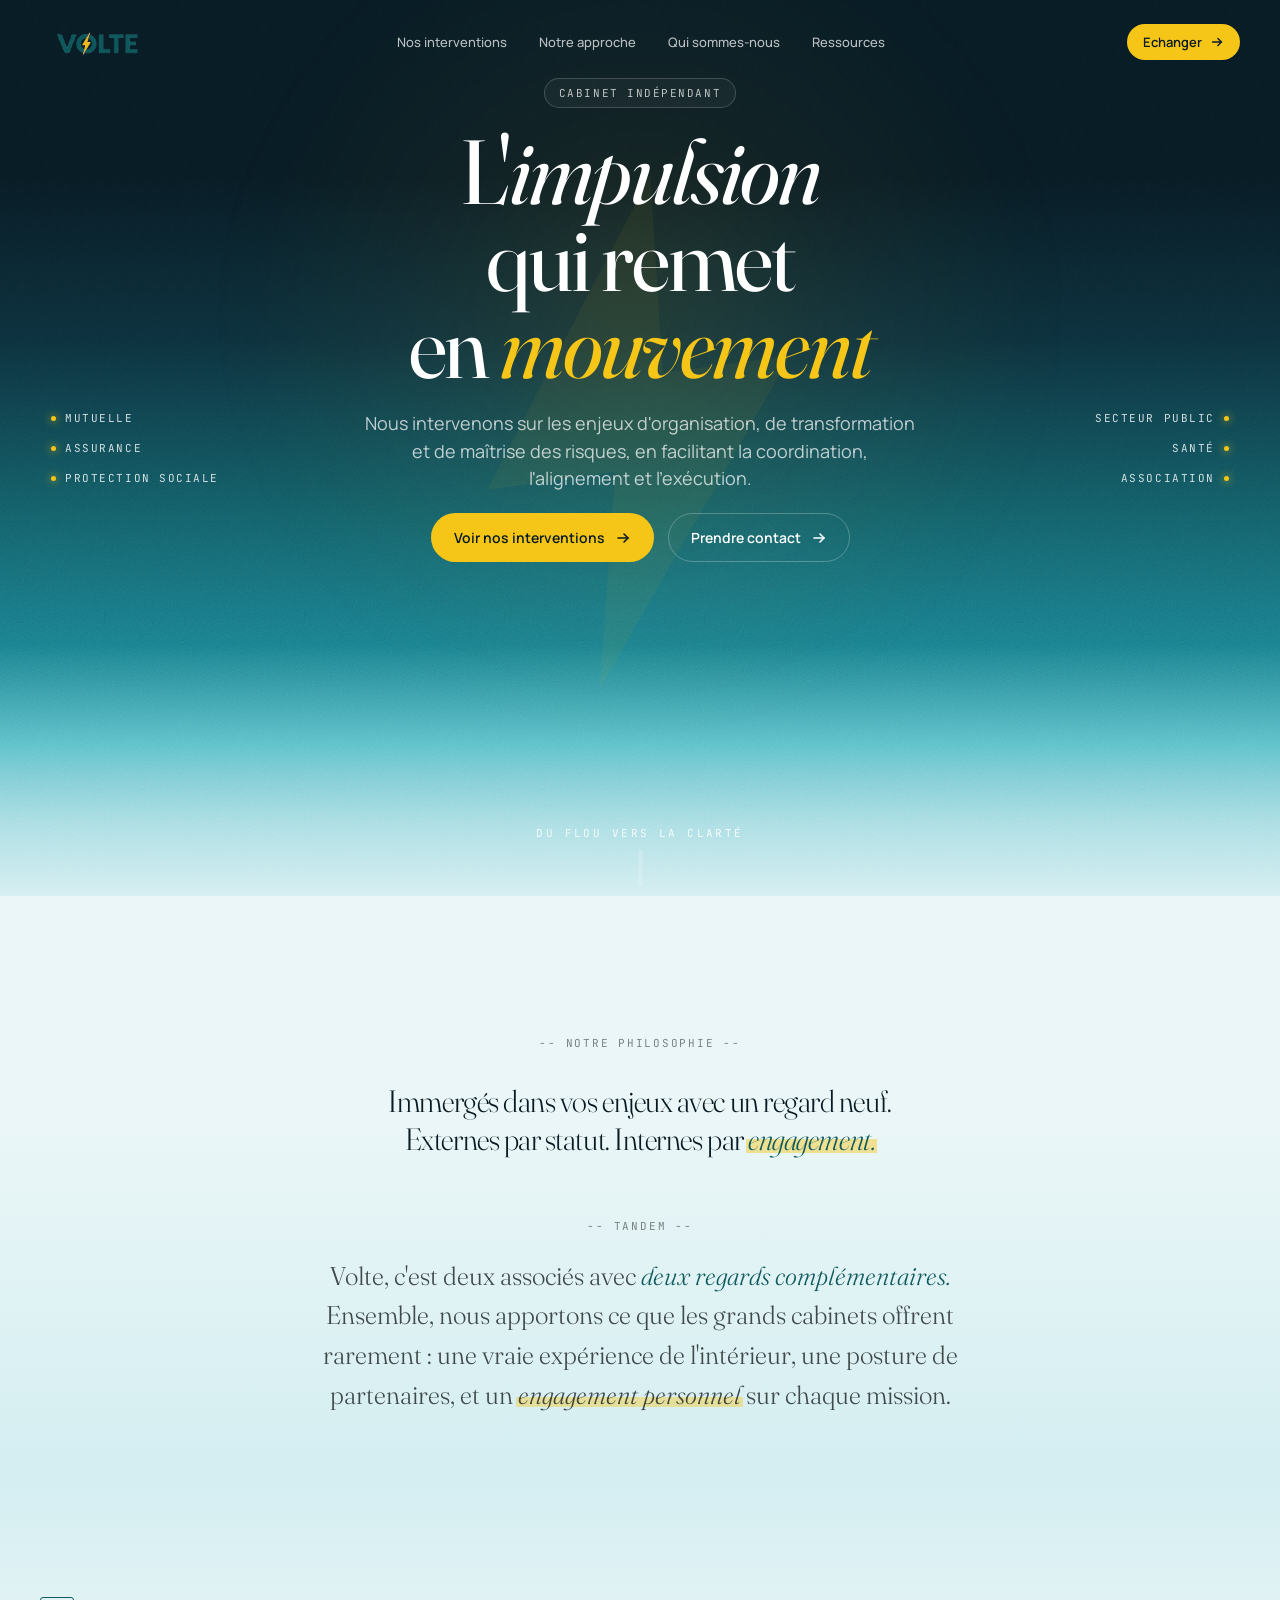
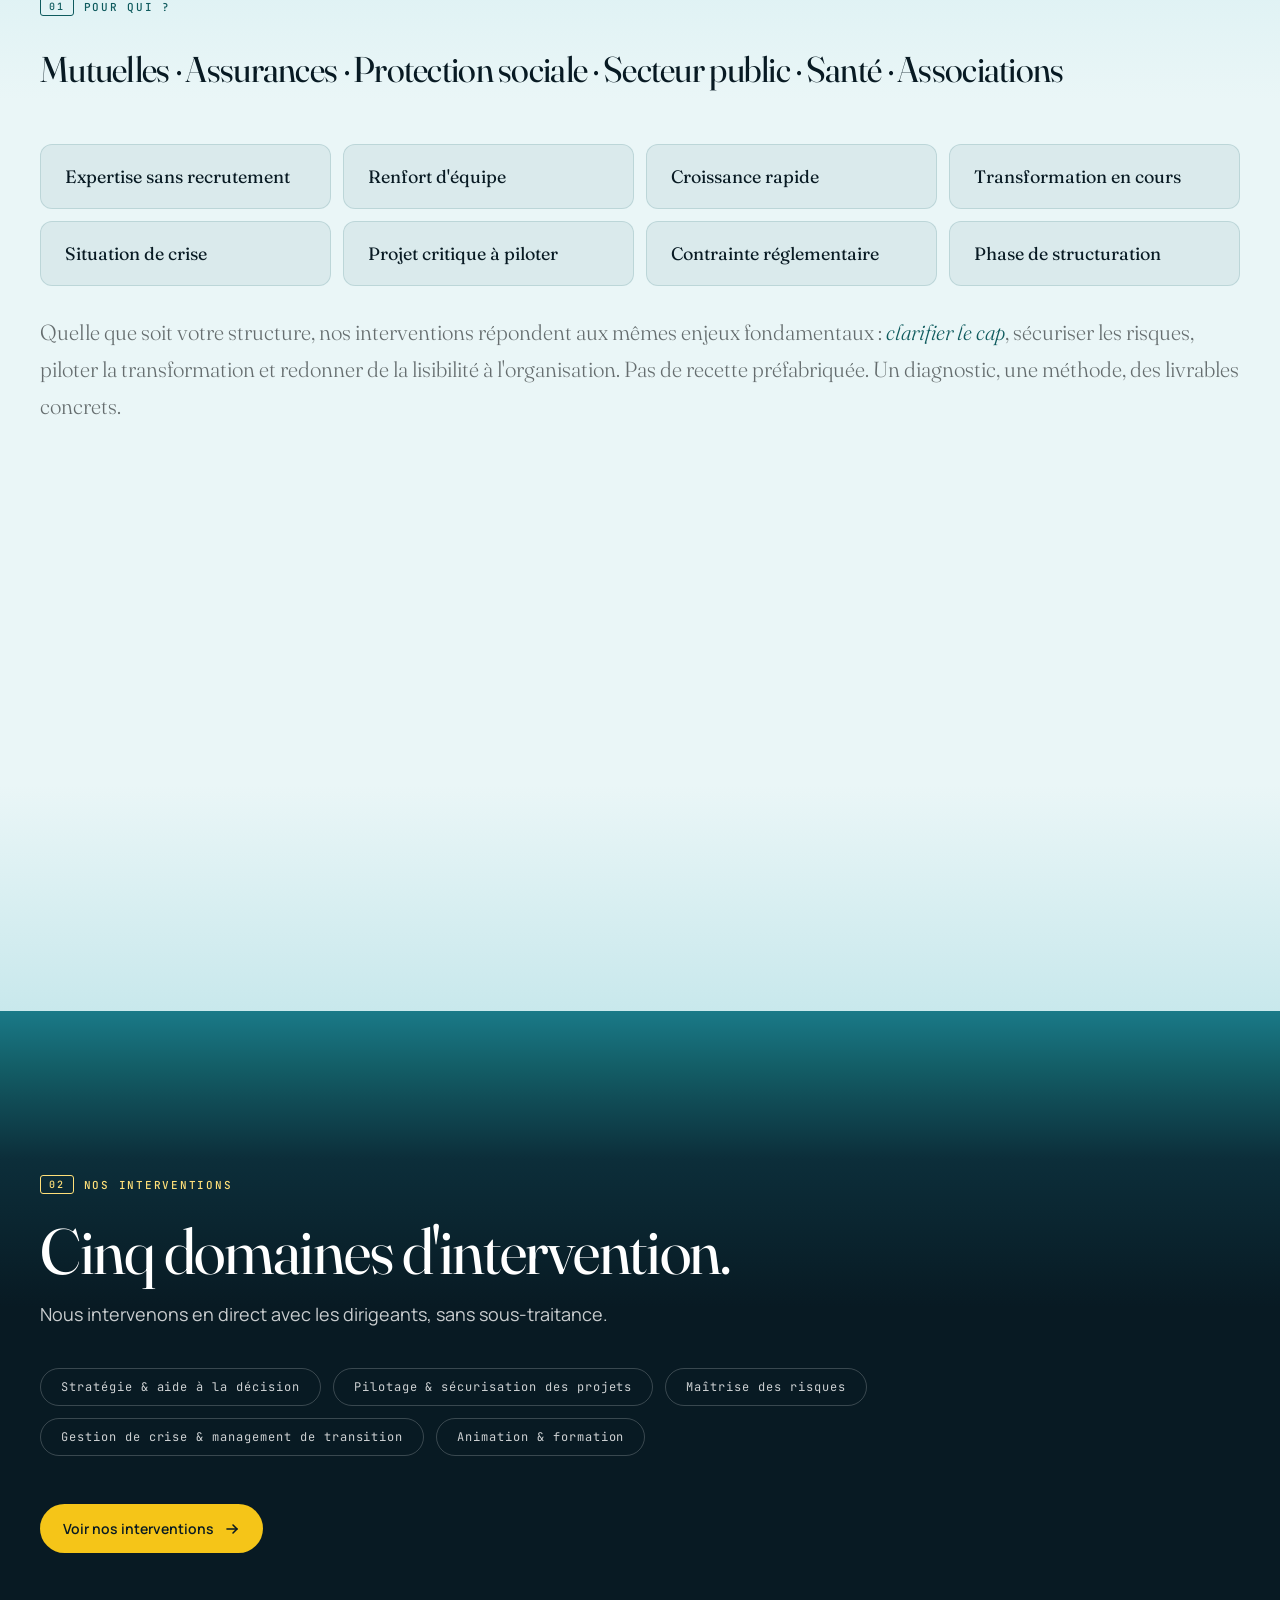
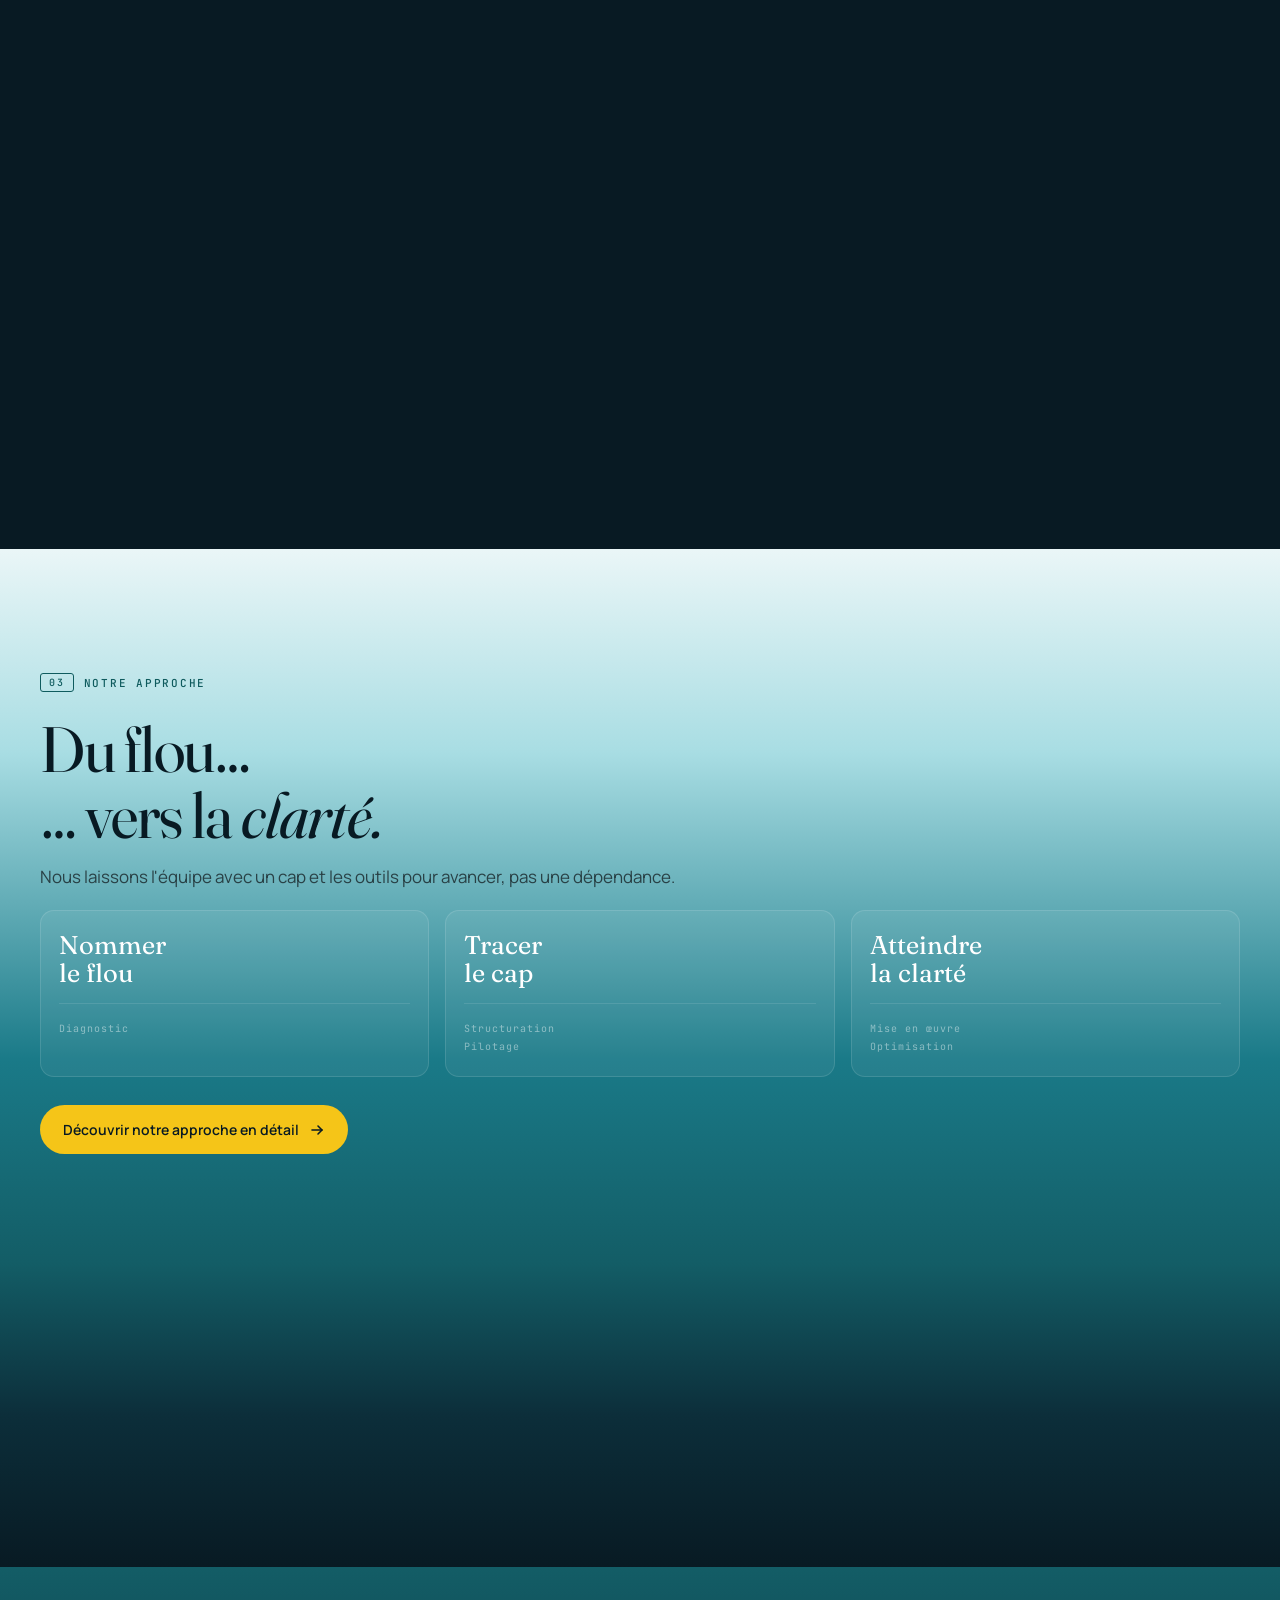
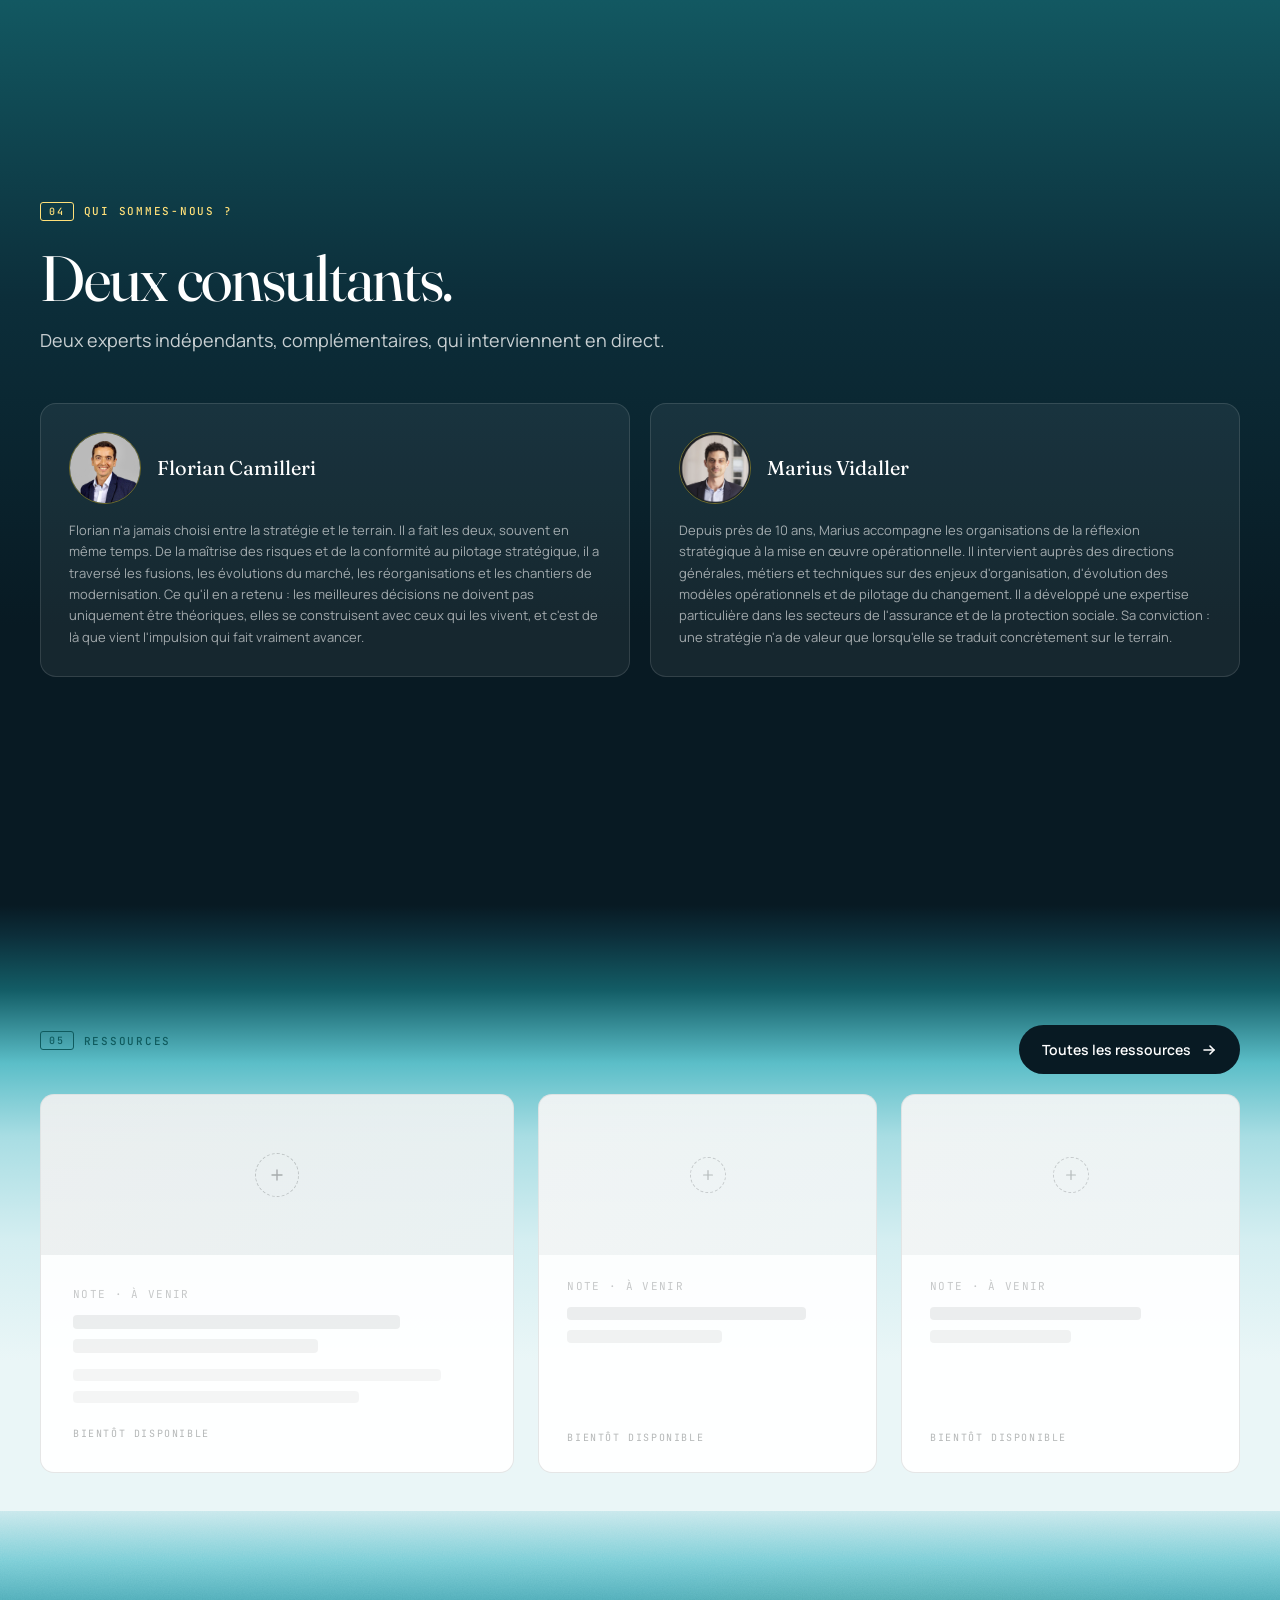
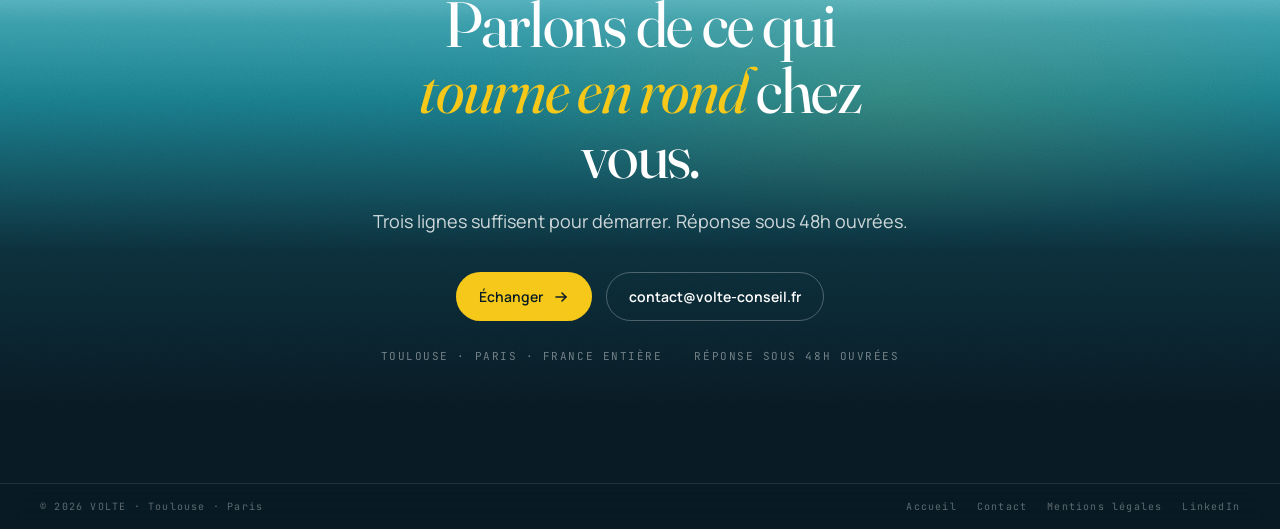
==== index.html @ 56271fd6 "Fix logo" ====
﻿<!DOCTYPE html>
<html lang="fr">
<head>
  <meta charset="UTF-8">
  <meta name="viewport" content="width=device-width, initial-scale=1.0">
  <title>VOLTE · Cabinet de conseil en stratégie, transformation & maîtrise des risques — Toulouse · Paris</title>
  <meta name="description" content="VOLTE, cabinet de conseil indépendant. Stratégie, transformation, conformité réglementaire et gestion de crise pour mutuelles, PME et ETI. Toulouse · Paris · France.">
  <meta name="keywords" content="conseil mutuelle, audit mutuelle, cabinet conseil stratégie, accompagnement projet, conseil contrôle interne, conformité réglementaire assurance, gouvernance mutuelle, gestion de crise, transformation organisationnelle, diagnostic organisationnel, RGPD mutuelle, direction de transition, Toulouse, Paris">
  <meta name="robots" content="index, follow">
  <link rel="canonical" href="https://volte-conseil.fr/">
  <meta property="og:type" content="website">
  <meta property="og:url" content="https://volte-conseil.fr/">
  <meta property="og:site_name" content="VOLTE">
  <meta property="og:locale" content="fr_FR">
  <meta property="og:title" content="VOLTE · Cabinet de conseil en stratégie, transformation & maîtrise des risques">
  <meta property="og:description" content="Cabinet de conseil indépendant. Stratégie, transformation, conformité et gestion de crise pour mutuelles, PME et ETI. Toulouse · Paris · France.">
  <meta property="og:image" content="https://volte-conseil.fr/assets/Volte.png">
  <meta name="twitter:card" content="summary_large_image">
  <meta name="twitter:title" content="VOLTE · Cabinet de conseil en stratégie, transformation & maîtrise des risques">
  <meta name="twitter:description" content="Cabinet de conseil indépendant. Stratégie, transformation, conformité et gestion de crise pour mutuelles, PME et ETI. Toulouse · Paris · France.">
  <meta name="twitter:image" content="https://volte-conseil.fr/assets/Volte.png">
  <script type="application/ld+json">
  {
    "@context": "https://schema.org",
    "@type": "ProfessionalService",
    "name": "VOLTE",
    "description": "Cabinet de conseil indépendant en stratégie, transformation, conformité réglementaire et maîtrise des risques. Spécialiste mutuelles, PME et ETI.",
    "url": "https://volte-conseil.fr",
    "logo": "https://volte-conseil.fr/assets/Volte.png",
    "image": "https://volte-conseil.fr/assets/Volte.png",
    "areaServed": [
      {"@type": "City", "name": "Toulouse"},
      {"@type": "City", "name": "Paris"},
      {"@type": "Country", "name": "France"}
    ],
    "address": [
      {"@type": "PostalAddress", "addressLocality": "Toulouse", "addressRegion": "Occitanie", "addressCountry": "FR"},
      {"@type": "PostalAddress", "addressLocality": "Paris", "addressRegion": "Île-de-France", "addressCountry": "FR"}
    ],
    "founder": [
      {"@type": "Person", "name": "Florian Camilleri"},
      {"@type": "Person", "name": "Marius Vidaller"}
    ],
    "knowsAbout": ["conseil stratégique", "audit mutuelle", "conformité réglementaire assurance", "gestion de crise", "transformation organisationnelle", "contrôle interne", "gouvernance mutuelle", "RGPD", "pilotage de projet", "direction de transition"],
    "hasOfferCatalog": {
      "@type": "OfferCatalog",
      "name": "Domaines d'intervention",
      "itemListElement": [
        {"@type": "Offer", "itemOffered": {"@type": "Service", "name": "Stratégie & aide à la décision"}},
        {"@type": "Offer", "itemOffered": {"@type": "Service", "name": "Pilotage & sécurisation de projets"}},
        {"@type": "Offer", "itemOffered": {"@type": "Service", "name": "Conformité & audit"}},
        {"@type": "Offer", "itemOffered": {"@type": "Service", "name": "Gestion de crise"}},
        {"@type": "Offer", "itemOffered": {"@type": "Service", "name": "Animation & formation"}}
      ]
    }
  }
  </script>
  <link rel="icon" type="image/png" href="/favicon-96x96.png" sizes="96x96">
  <link rel="icon" type="image/svg+xml" href="/favicon.svg">
  <link rel="shortcut icon" href="/favicon.ico">
  <link rel="apple-touch-icon" sizes="180x180" href="/apple-touch-icon.png">
  <meta name="apple-mobile-web-app-title" content="VOLTE">
  <link rel="manifest" href="/site.webmanifest">
  <link rel="preconnect" href="https://fonts.googleapis.com">
  <link href="https://fonts.googleapis.com/css2?family=Fraunces:ital,opsz,wght@0,9..144,300;0,9..144,700;1,9..144,300;1,9..144,700&family=Manrope:wght@300;400;500;600;700&family=JetBrains+Mono:wght@400;500&display=swap" rel="stylesheet">
  <link rel="stylesheet" href="styles.css">
<link rel="stylesheet" href="mobile.css"></head>
<body>

<!-- NAV -->
<nav class="nav" id="nav">
  <a class="nav-logo" href="#hero">
    <img src="assets/Volte.png" alt="VOLTE" class="nav-logo-img">
  </a>
  <div class="nav-links">
    <a href="#interventions">Nos interventions</a>
    <a href="index.html#approche">Notre approche</a>
    <a href="#qui">Qui sommes-nous</a>
    <a href="#ressources">Ressources</a>
  </div>
  <a class="nav-cta" href="contact.html">
    Echanger
    <svg width="14" height="14" viewBox="0 0 16 16" fill="none" stroke="currentColor" stroke-width="1.6" stroke-linecap="round" stroke-linejoin="round"><path d="M3 8h10"/><path d="M9 4l4 4-4 4"/></svg>
  </a>
  <button class="burger" id="burger" aria-label="Menu"><span></span><span></span><span></span></button>
</nav>
<div class="nav-mob" id="nav-mob">
  <a href="#interventions">Nos interventions</a>
  <a href="index.html#approche">Notre approche</a>
  <a href="#qui">Qui sommes-nous</a>
  <a href="#ressources">Ressources</a>
  <a href="contact.html" class="nav-mob-cta">Echanger</a>
</div>

<!-- HERO -->
<section class="hero" id="hero">
  <div class="hero-grain"></div>
  <div class="hero-stripes"></div>
  <div class="hero-glow"></div>
  <div class="hero-sectors left">
    <span>Mutuelle</span>
    <span>Assurance</span>
    <span>Protection sociale</span>
  </div>
  <div class="hero-sectors right">
    <span>Secteur public</span>
    <span>Santé</span>
    <span>Association</span>
  </div>
  <svg class="hero-bolt-bg" viewBox="0 0 100 140" fill="currentColor" aria-hidden="true">
    <path d="M62 4 L8 80 L42 80 L30 136 L92 56 L58 56 Z"/>
  </svg>
  <div class="container">
    <div class="hero-inner reveal-stagger">
      <div class="hero-eyebrow">
        Cabinet Indépendant
      </div>
      <h1>
        L'<em>impulsion</em><br>
        qui remet<br>
        en <span class="accent">mouvement</span>
      </h1>
      <p class="hero-sub">
        Nous intervenons sur les enjeux d'organisation, de transformation et de maîtrise des risques, en facilitant la coordination, l'alignement et l'exécution.
      </p>
      <div class="hero-actions">
        <a href="#interventions" class="btn btn-primary">
          Voir nos interventions
          <svg width="16" height="16" viewBox="0 0 16 16" fill="none" stroke="currentColor" stroke-width="1.6" stroke-linecap="round" stroke-linejoin="round"><path d="M3 8h10"/><path d="M9 4l4 4-4 4"/></svg>
        </a>
        <a href="contact.html" class="btn btn-ghost">
          Prendre contact
          <svg width="16" height="16" viewBox="0 0 16 16" fill="none" stroke="currentColor" stroke-width="1.6" stroke-linecap="round" stroke-linejoin="round"><path d="M3 8h10"/><path d="M9 4l4 4-4 4"/></svg>
        </a>
      </div>
    </div>
  </div>

  <div class="hero-scroll">
    <span>Du flou vers la clart&#233;</span>
    <div class="line"></div>
  </div>

</section>

<!-- MANIFESTE -->
<section class="manifest">
  <div class="container">
    <div class="reveal" style="text-align:center">
      <div class="manifest-attr" style="margin-bottom:32px">-- Notre philosophie --</div>
      <p class="manifest-quote">
        Immergés dans vos enjeux avec un regard neuf.<br>
        Externes par statut. Internes par <span class="manifest-hl">engagement.</span>
      </p>
      <div style="margin-top:56px">
        <div class="manifest-attr" style="margin-bottom:24px">-- Tandem --</div>
        <p style="font-family:var(--serif);font-size:clamp(18px,2vw,26px);font-weight:300;line-height:1.55;color:rgba(11,16,18,.75);max-width:48ch;text-align:center;margin:0 auto;font-variation-settings:'opsz' 72;">Volte, c'est deux associés avec <em style="font-style:italic;color:var(--teal)">deux regards complémentaires.</em><br>Ensemble, nous apportons ce que les grands cabinets offrent rarement : une vraie expérience de l'intérieur, une posture de partenaires, et un <span style="position:relative;display:inline;font-style:italic;"><span style="position:absolute;left:-2px;right:-2px;bottom:4px;height:10px;background:var(--bolt);opacity:.4;z-index:-1;"></span>engagement personnel</span> sur chaque mission.</p>
      </div>
    </div>
  </div>
</section>

<div class="fil-inter"><div class="fil-inter-line" style="--delay:0s"></div></div>

<!-- POUR QUI -->
<section class="section section-paper-2" id="pour-qui">
  <div class="container" style="min-height:100vh;display:flex;flex-direction:column;justify-content:flex-start;padding-top:0;padding-bottom:0;">
    <div class="reveal">
      <div class="eyebrow"><span class="eyebrow-num">01</span> Pour qui ?</div>
      <p class="reveal" style="font-family:var(--serif);font-size:clamp(22px,2.8vw,40px);font-weight:400;font-style:normal;line-height:1;letter-spacing:-.02em;color:var(--ink);margin-top:12px;white-space:nowrap;font-variation-settings:'opsz' 96;">Mutuelles · Assurances · Protection sociale · Secteur public · Santé · Associations</p>
    </div>
    <div class="reveal" id="pour-qui-grid" style="display:grid;grid-template-columns:repeat(4,1fr);gap:12px;margin-top:56px;">
      <div style="padding:20px 24px;background:rgba(19,93,102,.07);border:1px solid rgba(19,93,102,.15);border-radius:12px;transition:background .25s;" onmouseover="this.style.background='rgba(19,93,102,.14)'" onmouseout="this.style.background='rgba(19,93,102,.07)'">
        <div style="font-family:var(--serif);font-size:clamp(15px,1.4vw,20px);font-weight:400;color:var(--ink)">Expertise sans recrutement</div>
      </div>
      <div style="padding:20px 24px;background:rgba(19,93,102,.07);border:1px solid rgba(19,93,102,.15);border-radius:12px;transition:background .25s;" onmouseover="this.style.background='rgba(19,93,102,.14)'" onmouseout="this.style.background='rgba(19,93,102,.07)'">
        <div style="font-family:var(--serif);font-size:clamp(15px,1.4vw,20px);font-weight:400;color:var(--ink)">Renfort d'équipe</div>
      </div>
      <div style="padding:20px 24px;background:rgba(19,93,102,.07);border:1px solid rgba(19,93,102,.15);border-radius:12px;transition:background .25s;" onmouseover="this.style.background='rgba(19,93,102,.14)'" onmouseout="this.style.background='rgba(19,93,102,.07)'">
        <div style="font-family:var(--serif);font-size:clamp(15px,1.4vw,20px);font-weight:400;color:var(--ink)">Croissance rapide</div>
      </div>
      <div style="padding:20px 24px;background:rgba(19,93,102,.07);border:1px solid rgba(19,93,102,.15);border-radius:12px;transition:background .25s;" onmouseover="this.style.background='rgba(19,93,102,.14)'" onmouseout="this.style.background='rgba(19,93,102,.07)'">
        <div style="font-family:var(--serif);font-size:clamp(15px,1.4vw,20px);font-weight:400;color:var(--ink)">Transformation en cours</div>
      </div>
      <div style="padding:20px 24px;background:rgba(19,93,102,.07);border:1px solid rgba(19,93,102,.15);border-radius:12px;transition:background .25s;" onmouseover="this.style.background='rgba(19,93,102,.14)'" onmouseout="this.style.background='rgba(19,93,102,.07)'">
        <div style="font-family:var(--serif);font-size:clamp(15px,1.4vw,20px);font-weight:400;color:var(--ink)">Situation de crise</div>
      </div>
      <div style="padding:20px 24px;background:rgba(19,93,102,.07);border:1px solid rgba(19,93,102,.15);border-radius:12px;transition:background .25s;" onmouseover="this.style.background='rgba(19,93,102,.14)'" onmouseout="this.style.background='rgba(19,93,102,.07)'">
        <div style="font-family:var(--serif);font-size:clamp(15px,1.4vw,20px);font-weight:400;color:var(--ink)">Projet critique à piloter</div>
      </div>
      <div style="padding:20px 24px;background:rgba(19,93,102,.07);border:1px solid rgba(19,93,102,.15);border-radius:12px;transition:background .25s;" onmouseover="this.style.background='rgba(19,93,102,.14)'" onmouseout="this.style.background='rgba(19,93,102,.07)'">
        <div style="font-family:var(--serif);font-size:clamp(15px,1.4vw,20px);font-weight:400;color:var(--ink)">Contrainte réglementaire</div>
      </div>
      <div style="padding:20px 24px;background:rgba(19,93,102,.07);border:1px solid rgba(19,93,102,.15);border-radius:12px;transition:background .25s;" onmouseover="this.style.background='rgba(19,93,102,.14)'" onmouseout="this.style.background='rgba(19,93,102,.07)'">
        <div style="font-family:var(--serif);font-size:clamp(15px,1.4vw,20px);font-weight:400;color:var(--ink)">Phase de structuration</div>
      </div>
    </div>
    <p class="reveal" style="margin-top:28px;font-family:var(--serif);font-size:clamp(17px,1.7vw,22px);font-weight:300;line-height:1.7;color:rgba(11,16,18,.6);width:100%;font-variation-settings:'opsz' 72;">Quelle que soit votre structure, nos interventions répondent aux mêmes enjeux fondamentaux : <em style="color:var(--teal);font-style:italic">clarifier le cap</em>, sécuriser les risques, piloter la transformation et redonner de la lisibilité à l'organisation. Pas de recette préfabriquée. Un diagnostic, une méthode, des livrables concrets.</p>
  </div>
</section>

<div class="fil-inter"><div class="fil-inter-line" style="--delay:.8s"></div></div>

<!-- INTERVENTIONS -->
<section class="section section-dark" id="interventions">
  <div class="container" style="display:flex;flex-direction:column;justify-content:flex-start;padding-top:60px;min-height:100vh;padding-top:0;padding-bottom:0;">
    <div class="reveal">
      <div class="eyebrow eyebrow-dark"><span class="eyebrow-num">02</span> Nos interventions</div>
      <h2 class="title" style="color:#fff">Cinq domaines d'intervention.</h2>
      <p class="lead on-dark" style="margin-top:16px">Nous intervenons en direct avec les dirigeants, sans sous-traitance.</p>
    </div>
    <div class="reveal interventions-pills" style="display:flex;flex-wrap:wrap;gap:12px;margin-top:40px">
      <a href="nos-interventions.html#strategie" style="display:inline-flex;align-items:center;padding:10px 20px;border-radius:999px;border:1px solid rgba(255,255,255,.2);font-family:var(--mono);font-size:12px;letter-spacing:.08em;color:rgba(255,255,255,.8);transition:border-color .2s,color .2s" onmouseover="this.style.borderColor='rgba(255,255,255,.6)';this.style.color='#fff'" onmouseout="this.style.borderColor='rgba(255,255,255,.2)';this.style.color='rgba(255,255,255,.8)'">Stratégie &amp; aide à la décision</a>
      <a href="nos-interventions.html#pilotage" style="display:inline-flex;align-items:center;padding:10px 20px;border-radius:999px;border:1px solid rgba(255,255,255,.2);font-family:var(--mono);font-size:12px;letter-spacing:.08em;color:rgba(255,255,255,.8);transition:border-color .2s,color .2s" onmouseover="this.style.borderColor='rgba(255,255,255,.6)';this.style.color='#fff'" onmouseout="this.style.borderColor='rgba(255,255,255,.2)';this.style.color='rgba(255,255,255,.8)'">Pilotage &amp; sécurisation des projets</a>
      <a href="nos-interventions.html#conformite" style="display:inline-flex;align-items:center;padding:10px 20px;border-radius:999px;border:1px solid rgba(255,255,255,.2);font-family:var(--mono);font-size:12px;letter-spacing:.08em;color:rgba(255,255,255,.8);transition:border-color .2s,color .2s" onmouseover="this.style.borderColor='rgba(255,255,255,.6)';this.style.color='#fff'" onmouseout="this.style.borderColor='rgba(255,255,255,.2)';this.style.color='rgba(255,255,255,.8)'">Maîtrise des risques</a>
      <a href="nos-interventions.html#crise" style="display:inline-flex;align-items:center;padding:10px 20px;border-radius:999px;border:1px solid rgba(255,255,255,.2);font-family:var(--mono);font-size:12px;letter-spacing:.08em;color:rgba(255,255,255,.8);transition:border-color .2s,color .2s" onmouseover="this.style.borderColor='rgba(255,255,255,.6)';this.style.color='#fff'" onmouseout="this.style.borderColor='rgba(255,255,255,.2)';this.style.color='rgba(255,255,255,.8)'">Gestion de crise &amp; management de transition</a>
      <a href="nos-interventions.html#formation" style="display:inline-flex;align-items:center;padding:10px 20px;border-radius:999px;border:1px solid rgba(255,255,255,.2);font-family:var(--mono);font-size:12px;letter-spacing:.08em;color:rgba(255,255,255,.8);transition:border-color .2s,color .2s" onmouseover="this.style.borderColor='rgba(255,255,255,.6)';this.style.color='#fff'" onmouseout="this.style.borderColor='rgba(255,255,255,.2)';this.style.color='rgba(255,255,255,.8)'">Animation &amp; formation</a>
    </div>
    <div class="reveal interventions-cta" style="margin-top:48px">
      <a href="nos-interventions.html" class="btn btn-primary">Voir nos interventions <svg width="16" height="16" viewBox="0 0 16 16" fill="none" stroke="currentColor" stroke-width="1.6" stroke-linecap="round" stroke-linejoin="round"><path d="M3 8h10"/><path d="M9 4l4 4-4 4"/></svg></a>
    </div>
  </div>
</section>

<!-- APPROCHE -->
<section class="approach" id="approche">
  <div class="container" style="display:flex;flex-direction:column;justify-content:flex-start;min-height:100vh;padding-top:0;padding-bottom:0;">
    <div class="reveal">
      <div class="eyebrow"><span class="eyebrow-num">03</span> Notre approche</div>
      <h2 class="title">Du flou…<br>… vers la <em>clarté.</em></h2>
      <p class="lead" style="margin-top:16px;max-width:100%;font-size:clamp(14px,1.4vw,17px)">Nous laissons l'équipe avec un cap et les outils pour avancer, pas une dépendance.</p>
    </div>
    <div class="reveal" id="approche-grid" style="display:grid;grid-template-columns:repeat(3,1fr);gap:16px;margin-top:20px;">
      <div style="padding:20px 18px;background:rgba(255,255,255,.06);border:1px solid rgba(255,255,255,.12);border-radius:14px;">
        <div style="font-family:var(--serif);font-size:clamp(20px,2vw,28px);font-weight:400;color:#fff;line-height:1.1;margin-bottom:16px">Nommer<br>le flou</div>
        <div style="width:100%;height:1px;background:rgba(255,255,255,.1);margin-bottom:16px"></div>
        <div style="font-family:var(--mono);font-size:10px;letter-spacing:.1em;color:rgba(255,255,255,.45);line-height:1.8">Diagnostic</div>
      </div>
      <div style="padding:20px 18px;background:rgba(255,255,255,.06);border:1px solid rgba(255,255,255,.12);border-radius:14px;">
        <div style="font-family:var(--serif);font-size:clamp(20px,2vw,28px);font-weight:400;color:#fff;line-height:1.1;margin-bottom:16px">Tracer<br>le cap</div>
        <div style="width:100%;height:1px;background:rgba(255,255,255,.1);margin-bottom:16px"></div>
        <div style="font-family:var(--mono);font-size:10px;letter-spacing:.1em;color:rgba(255,255,255,.45);line-height:1.8">Structuration<br>Pilotage</div>
      </div>
      <div style="padding:20px 18px;background:rgba(255,255,255,.06);border:1px solid rgba(255,255,255,.12);border-radius:14px;">
        <div style="font-family:var(--serif);font-size:clamp(20px,2vw,28px);font-weight:400;color:#fff;line-height:1.1;margin-bottom:16px">Atteindre<br>la clarté</div>
        <div style="width:100%;height:1px;background:rgba(255,255,255,.1);margin-bottom:16px"></div>
        <div style="font-family:var(--mono);font-size:10px;letter-spacing:.1em;color:rgba(255,255,255,.45);line-height:1.8">Mise en œuvre<br>Optimisation</div>
      </div>
    </div>
    <div class="approche-cta" style="margin-top:28px">
      <a href="notre-approche.html" class="btn btn-primary">Découvrir notre approche en détail <svg width="16" height="16" viewBox="0 0 16 16" fill="none" stroke="currentColor" stroke-width="1.6" stroke-linecap="round" stroke-linejoin="round"><path d="M3 8h10"/><path d="M9 4l4 4-4 4"/></svg></a>
    </div>
  </div>
</section>

<div class="fil-inter"><div class="fil-inter-line" style="--delay:1.2s"></div></div>

<!-- ETUDES DE CAS -->
<section id="etudes" style="display:none;"><div class="container">
    <div class="reveal">
      <div class="eyebrow on-dark"><span class="eyebrow-num">04</span> Etudes de cas</div>
      <h2 class="title" style="color:#fff">Trois sujets bloques.<br>Trois sorties par le haut.</h2>
      <p class="lead on-dark">Anonymise, pour respecter la confidentialite de nos clients.</p>
    </div>
    <div class="cases-track reveal-stagger">
      <div class="case">
        <div class="case-meta">
          <span class="case-sector">Mutuelle sante</span>
          <span>CAS 01</span>
        </div>
        <h3>Refonte du dispositif de controle interne</h3>
        <p class="challenge">Une mutuelle regionale subissait des ecarts repetes. Aucun acteur n'avait la photo complete des risques operationnels.</p>
        <div class="outcome">
          <div class="num">-62%</div>
          <div class="label">d'incidents critiques en 9 mois apres la refonte</div>
        </div>
      </div>
      <div class="case">
        <div class="case-meta">
          <span class="case-sector">PME industrielle</span>
          <span>CAS 02</span>
        </div>
        <h3>Cadrage d'un programme de transformation</h3>
        <p class="challenge">Trois chantiers en parallele, aucun cap commun. Le COMEX se reunissait sans decider.</p>
        <div class="outcome">
          <div class="num">90j</div>
          <div class="label">pour stabiliser le cap et lancer 2 chantiers prioritaires</div>
        </div>
      </div>
      <div class="case">
        <div class="case-meta">
          <span class="case-sector">Startup scale-up</span>
          <span>CAS 03</span>
        </div>
        <h3>Passage d'une structure projet a une organisation produit</h3>
        <p class="challenge">Forte croissance, dette d'organisation. Les fondateurs etaient devenus le goulot d'etranglement.</p>
        <div class="outcome">
          <div class="num">x2,5</div>
          <div class="label">velocite d'equipe en 6 mois, sans embauche supplementaire</div>
        </div>
      </div>
    </div>
  </div>
</section>

<div class="fil-inter"><div class="fil-inter-line" style="--delay:.4s"></div></div>

<!-- RESSOURCES -->
<section class="founders" id="qui" style="background:linear-gradient(180deg,#135D66 0%,#0C2E3A 35%,#081A23 70%,#081A23 100%);color:#fff;isolation:isolate;">
  <div class="container" style="display:flex;flex-direction:column;justify-content:flex-start;min-height:100vh;padding-top:0;padding-bottom:0;">
    <div class="reveal">
      <div class="eyebrow" style="color:var(--bolt-soft);"><span class="eyebrow-num">04</span> Qui sommes-nous ?</div>
      <h2 class="title" style="color:#fff;">Deux consultants.</h2>
      <p class="lead on-dark" style="margin-top:16px;max-width:100%;">Deux experts indépendants, complémentaires, qui interviennent en direct.</p>
    </div>
    <div class="reveal" id="qui-grid" style="display:grid;grid-template-columns:repeat(2,1fr);gap:20px;margin-top:48px;">
      <div style="padding:28px;background:rgba(255,255,255,.06);border:1px solid rgba(255,255,255,.12);border-radius:16px;">
        <div style="display:flex;align-items:center;gap:16px;margin-bottom:16px;">
                    <div style="width:72px;height:72px;border-radius:50%;overflow:hidden;border:1px solid rgba(245,197,24,.4);flex-shrink:0;position:relative;z-index:1;"><img src="assets/Florian.png" alt="Florian Camilleri" style="width:100%;height:100%;object-fit:cover;object-position:37% 15%;display:block;transform:scale(1.12);transform-origin:37% 15%;filter:none;mix-blend-mode:normal;"></div>
          <div>
            <div style="font-family:var(--serif);font-size:20px;color:#fff;">Florian Camilleri</div>
            
          </div>
        </div>
        <p style="font-size:13px;line-height:1.65;color:rgba(255,255,255,.6);">Florian n'a jamais choisi entre la stratégie et le terrain. Il a fait les deux, souvent en même temps. De la maîtrise des risques et de la conformité au pilotage stratégique, il a traversé les fusions, les évolutions du marché, les réorganisations et les chantiers de modernisation. Ce qu'il en a retenu : les meilleures décisions ne doivent pas uniquement être théoriques, elles se construisent avec ceux qui les vivent, et c'est de là que vient l'impulsion qui fait vraiment avancer.</p>
      </div>
      <div style="padding:28px;background:rgba(255,255,255,.06);border:1px solid rgba(255,255,255,.12);border-radius:16px;">
        <div style="display:flex;align-items:center;gap:16px;margin-bottom:16px;">
          <div style="width:72px;height:72px;border-radius:50%;overflow:hidden;border:1px solid rgba(245,197,24,.4);flex-shrink:0;"><img src="assets/Marius.png" alt="Marius Vidaller" style="width:100%;height:100%;object-fit:cover;object-position:center 10%;transform:translateZ(0);-webkit-transform:translateZ(0);"></div>
          <div>
            <div style="font-family:var(--serif);font-size:20px;color:#fff;">Marius Vidaller</div>
            
          </div>
        </div>
        <p style="font-size:13px;line-height:1.65;color:rgba(255,255,255,.6);">Depuis près de 10 ans, Marius accompagne les organisations de la réflexion stratégique à la mise en œuvre opérationnelle. Il intervient auprès des directions générales, métiers et techniques sur des enjeux d'organisation, d'évolution des modèles opérationnels et de pilotage du changement. Il a développé une expertise particulière dans les secteurs de l'assurance et de la protection sociale. Sa conviction : une stratégie n'a de valeur que lorsqu'elle se traduit concrètement sur le terrain.</p>
      </div>
    </div>
      
    </div>
    
  </div>
</section>

<div class="fil-inter"><div class="fil-inter-line" style="--delay:1.6s"></div></div>

<!-- QUI SOMMES-NOUS -->
<section class="resources" id="ressources">
  <div class="container">
    <div class="reveal" style="display:flex;justify-content:space-between;align-items:flex-end;flex-wrap:wrap;gap:24px">
      <div>
        <div class="eyebrow"><span class="eyebrow-num">05</span> Ressources</div>
      </div>
      <a href="#ressources" class="btn btn-dark">Toutes les ressources <svg width="16" height="16" viewBox="0 0 16 16" fill="none" stroke="currentColor" stroke-width="1.6" stroke-linecap="round" stroke-linejoin="round"><path d="M3 8h10"/><path d="M9 4l4 4-4 4"/></svg></a>
    </div>
    <div class="resources-grid reveal-stagger">
      <!-- Carte principale -->
      <div class="article featured" style="pointer-events:none;">
        <div class="cover" style="height:200px;">
          <div style="position:absolute;inset:0;background:linear-gradient(135deg,rgba(11,16,18,.06) 0%,rgba(19,93,102,.08) 100%);display:flex;align-items:center;justify-content:center;">
            <div style="width:44px;height:44px;border-radius:50%;border:1.5px dashed rgba(11,16,18,.2);display:flex;align-items:center;justify-content:center;">
              <svg width="16" height="16" viewBox="0 0 16 16" fill="none" stroke="rgba(11,16,18,.3)" stroke-width="1.4" stroke-linecap="round"><path d="M8 3v10M3 8h10"/></svg>
            </div>
          </div>
        </div>
        <div class="body" style="align-items:flex-start;">
          <div class="meta" style="opacity:.45;">NOTE &middot; À VENIR</div>
          <div style="height:14px;width:80%;border-radius:4px;background:rgba(11,16,18,.07);margin-top:4px;"></div>
          <div style="height:14px;width:60%;border-radius:4px;background:rgba(11,16,18,.05);"></div>
          <div style="height:12px;width:90%;border-radius:4px;background:rgba(11,16,18,.04);margin-top:6px;"></div>
          <div style="height:12px;width:70%;border-radius:4px;background:rgba(11,16,18,.04);"></div>
          <span style="margin-top:auto;padding-top:14px;font-family:var(--mono);font-size:10px;letter-spacing:.16em;text-transform:uppercase;color:rgba(11,16,18,.3);">Bientôt disponible</span>
        </div>
      </div>
      <!-- Carte secondaire 1 -->
      <div class="article" style="pointer-events:none;">
        <div class="cover">
          <div style="position:absolute;inset:0;background:linear-gradient(135deg,rgba(11,16,18,.04) 0%,rgba(19,93,102,.06) 100%);display:flex;align-items:center;justify-content:center;">
            <div style="width:36px;height:36px;border-radius:50%;border:1.5px dashed rgba(11,16,18,.18);display:flex;align-items:center;justify-content:center;">
              <svg width="14" height="14" viewBox="0 0 16 16" fill="none" stroke="rgba(11,16,18,.25)" stroke-width="1.4" stroke-linecap="round"><path d="M8 3v10M3 8h10"/></svg>
            </div>
          </div>
        </div>
        <div class="body" style="align-items:flex-start;">
          <div class="meta" style="opacity:.45;">NOTE &middot; À VENIR</div>
          <div style="height:13px;width:85%;border-radius:4px;background:rgba(11,16,18,.07);margin-top:4px;"></div>
          <div style="height:13px;width:55%;border-radius:4px;background:rgba(11,16,18,.05);"></div>
          <span style="margin-top:auto;padding-top:14px;font-family:var(--mono);font-size:10px;letter-spacing:.16em;text-transform:uppercase;color:rgba(11,16,18,.3);">Bientôt disponible</span>
        </div>
      </div>
      <!-- Carte secondaire 2 -->
      <div class="article" style="pointer-events:none;">
        <div class="cover">
          <div style="position:absolute;inset:0;background:linear-gradient(135deg,rgba(11,16,18,.04) 0%,rgba(19,93,102,.06) 100%);display:flex;align-items:center;justify-content:center;">
            <div style="width:36px;height:36px;border-radius:50%;border:1.5px dashed rgba(11,16,18,.18);display:flex;align-items:center;justify-content:center;">
              <svg width="14" height="14" viewBox="0 0 16 16" fill="none" stroke="rgba(11,16,18,.25)" stroke-width="1.4" stroke-linecap="round"><path d="M8 3v10M3 8h10"/></svg>
            </div>
          </div>
        </div>
        <div class="body" style="align-items:flex-start;">
          <div class="meta" style="opacity:.45;">NOTE &middot; À VENIR</div>
          <div style="height:13px;width:75%;border-radius:4px;background:rgba(11,16,18,.07);margin-top:4px;"></div>
          <div style="height:13px;width:50%;border-radius:4px;background:rgba(11,16,18,.05);"></div>
          <span style="margin-top:auto;padding-top:14px;font-family:var(--mono);font-size:10px;letter-spacing:.16em;text-transform:uppercase;color:rgba(11,16,18,.3);">Bientôt disponible</span>
        </div>
      </div>
    </div>
  </div>
</section>

<!-- CONTACT -->
<section class="contact" id="contact" style="padding:0;display:flex;flex-direction:column;justify-content:center;">
  <div class="contact-grain"></div>
  <div class="container reveal" style="flex:1;display:flex;flex-direction:column;align-items:center;justify-content:center;text-align:center;padding-top:80px;padding-bottom:60px;">
    <h2 class="title" style="color:#fff;margin-top:0;max-width:14ch;margin-left:auto;margin-right:auto;">Parlons de ce qui<br><em>tourne en rond</em> chez vous.</h2>
    <p class="lead on-dark" style="margin-top:20px;text-align:center;margin-left:auto;margin-right:auto;">Trois lignes suffisent pour démarrer. Réponse sous 48h ouvrées.</p>
    <div class="cta-btns" style="display:flex;gap:14px;align-items:center;margin-top:36px;flex-wrap:wrap;justify-content:center;">
      <a href="contact.html" class="btn btn-primary">
        Échanger
        <svg width="16" height="16" viewBox="0 0 16 16" fill="none" stroke="currentColor" stroke-width="1.6" stroke-linecap="round" stroke-linejoin="round"><path d="M3 8h10"/><path d="M9 4l4 4-4 4"/></svg>
      </a>
      <a href="mailto:contact@volte-conseil.fr" class="btn btn-ghost">contact@volte-conseil.fr</a>
    </div>
    <div class="contact-locs" style="display:flex;gap:32px;margin-top:28px;flex-wrap:wrap;justify-content:center;">
      <span style="font-family:var(--mono);font-size:11px;letter-spacing:.14em;text-transform:uppercase;color:rgba(255,255,255,.4);">Toulouse · Paris · France entière</span>
      <span style="font-family:var(--mono);font-size:11px;letter-spacing:.14em;text-transform:uppercase;color:rgba(255,255,255,.4);">Réponse sous 48h ouvrées</span>
    </div>
  </div>

  <!-- Footer minimaliste intégré -->
  <div class="footer-mini" style="margin-top:60px;padding:16px 40px;border-top:1px solid rgba(255,255,255,.1);display:flex;justify-content:space-between;align-items:center;flex-wrap:wrap;gap:12px;background:rgba(8,26,35,.55);backdrop-filter:blur(12px);">
    <span style="font-family:var(--mono);font-size:10px;letter-spacing:.12em;color:rgba(255,255,255,.35);">© 2026 VOLTE · Toulouse · Paris</span>
    <nav style="display:flex;gap:20px;flex-wrap:wrap;">
      <a href="index.html" style="font-family:var(--mono);font-size:10px;letter-spacing:.12em;color:rgba(255,255,255,.35);transition:color .2s;" onmouseover="this.style.color='rgba(255,255,255,.75)'" onmouseout="this.style.color='rgba(255,255,255,.35)'">Accueil</a>
      <a href="contact.html" style="font-family:var(--mono);font-size:10px;letter-spacing:.12em;color:rgba(255,255,255,.35);transition:color .2s;" onmouseover="this.style.color='rgba(255,255,255,.75)'" onmouseout="this.style.color='rgba(255,255,255,.35)'">Contact</a>
      <a href="mentions-legales.html" style="font-family:var(--mono);font-size:10px;letter-spacing:.12em;color:rgba(255,255,255,.35);transition:color .2s;" onmouseover="this.style.color='rgba(255,255,255,.75)'" onmouseout="this.style.color='rgba(255,255,255,.35)'">Mentions légales</a>
      <a href="#" style="font-family:var(--mono);font-size:10px;letter-spacing:.12em;color:rgba(255,255,255,.35);transition:color .2s;" onmouseover="this.style.color='rgba(255,255,255,.75)'" onmouseout="this.style.color='rgba(255,255,255,.35)'">LinkedIn</a>
    </nav>
  </div>

</section>

<!-- FOOTER intégré dans la section contact -->
<script src="content.js"></script>
<script src="main.js"></script>
<button class="back-to-top" aria-label="Retour en haut">
  <svg width="16" height="16" viewBox="0 0 16 16" fill="none" stroke="#fff" stroke-width="1.6" stroke-linecap="round" stroke-linejoin="round"><path d="M8 12V4"/><path d="M4 8l4-4 4 4"/></svg>
</button>
</body>
</html>
---- styles.css ----
/* ═══════════════════════════════════════
   VOLTE — styles.css
   Base : Claude Design direction B
═══════════════════════════════════════ */

:root {
  --ink:       #081A23;
  --ink-2:     #0C2E3A;
  --paper:     #EAF6F7;
  --paper-2:   #D4EEF1;
  --paper-3:   #B8E3E8;
  --teal:      #0f5b5e;
  --teal-deep: #083538;
  --teal-soft: #9ec3c5;
  --bolt:      #f5c518;
  --bolt-soft: #ffe079;
  --serif:     'Fraunces', 'Times New Roman', serif;
  --sans:      'Manrope', -apple-system, system-ui, sans-serif;
  --mono:      'JetBrains Mono', ui-monospace, monospace;
}

*,*::before,*::after { box-sizing:border-box; margin:0; padding:0; }
html,body { background:var(--ink); color:var(--paper); font-family:var(--sans); -webkit-font-smoothing:antialiased; overflow-x:hidden; }
a { color:inherit; text-decoration:none; }
button { font:inherit; cursor:pointer; border:none; background:none; }
img { max-width:100%; display:block; }

.container { max-width:1280px; margin:0 auto; padding:0 40px; }
@media (max-width:768px) { .container { padding:0 24px; } }

/* ── NAV ── */
.nav {
  position:fixed; top:0; left:0; right:0; z-index:100;
  padding:10px 40px; display:flex; align-items:center; justify-content:space-between;
  transition:background .5s ease, backdrop-filter .5s ease, border-color .5s ease;
  border-bottom:1px solid transparent;
  background:transparent;
}
.nav.scrolled {
  background:rgba(8,26,35,.55);
  backdrop-filter:blur(20px) saturate(160%);
  -webkit-backdrop-filter:blur(20px) saturate(160%);
  border-bottom-color:rgba(255,255,255,.07);
}
.nav-logo-img { height:64px; width:auto; display:block; }
.nav-links { display:flex; gap:32px; font-size:13px; font-weight:500; color:rgba(255,255,255,.72); }
.nav-links a { position:relative; padding:6px 0; transition:color .2s; }
.nav-links a:hover { color:#fff; }
.nav-links a::after { content:''; position:absolute; left:0; right:0; bottom:0; height:1px; background:var(--bolt); transform:scaleX(0); transform-origin:left; transition:transform .3s; }
.nav-links a:hover::after { transform:scaleX(1); }
.nav-cta { display:inline-flex; align-items:center; gap:8px; padding:9px 16px; border-radius:999px; background:var(--bolt); color:var(--ink); font-weight:600; font-size:13px; transition:transform .2s,box-shadow .2s; }
.nav-cta:hover { transform:translateY(-1px); box-shadow:0 6px 20px rgba(245,197,24,.35); }
.burger { display:none; flex-direction:column; justify-content:center; gap:5px; padding:4px; }
.burger span { display:block; width:22px; height:1.5px; background:rgba(255,255,255,.8); transition:.25s; }
.burger.open span:nth-child(1) { transform:rotate(45deg) translate(4.5px,4.5px); }
.burger.open span:nth-child(2) { opacity:0; }
.burger.open span:nth-child(3) { transform:rotate(-45deg) translate(4.5px,-4.5px); }
.nav-mob { display:none; position:fixed; inset:0; top:68px; z-index:99; background:rgba(8,26,35,.98); backdrop-filter:blur(20px); flex-direction:column; align-items:center; justify-content:center; gap:36px; }
.nav-mob.open { display:flex; }
.nav-mob a { font-family:var(--serif); font-size:clamp(24px,5vw,32px); color:rgba(255,255,255,.72); font-weight:300; font-style:italic; transition:color .2s; }
.nav-mob a:hover { color:var(--bolt); }
.nav-mob-cta { font-family:var(--sans)!important; font-style:normal!important; font-weight:600!important; font-size:14px!important; padding:12px 28px; border-radius:999px; background:var(--bolt); color:var(--ink)!important; }
@media (max-width:900px) { .nav-links{display:none} .nav-cta{display:none} .burger{display:flex} .nav{padding:14px 24px} }

/* ── HERO ── */
.hero {
  position:relative; min-height:100vh; padding:80px 0 40px; overflow:hidden;
  background:
    linear-gradient(180deg,
      #081A23 0%,
      #081A23 20%,
      #0C2E3A 38%,
      #135D66 58%,
      #1A7A88 72%,
      #5BBEC8 83%,
      #A8DDE3 92%,
      #D4EEF1 100%
    );
}
.hero-grain { position:absolute; inset:0; pointer-events:none; opacity:.4; mix-blend-mode:overlay; background-image:url("data:image/svg+xml;utf8,<svg xmlns='http://www.w3.org/2000/svg' width='200' height='200'><filter id='n'><feTurbulence type='fractalNoise' baseFrequency='0.9' numOctaves='2'/><feColorMatrix values='0 0 0 0 1  0 0 0 0 1  0 0 0 0 1  0 0 0 .5 0'/></filter><rect width='200' height='200' filter='url(%23n)'/></svg>"); }
.hero-stripes { position:absolute; inset:0; pointer-events:none; opacity:.18; background:repeating-linear-gradient(115deg, rgba(255,255,255,.04) 0 1px, transparent 1px 14px); }
.hero-glow { position:absolute; left:50%; top:35%; transform:translate(-50%,-50%); width:900px; height:900px; border-radius:50%; pointer-events:none; background:radial-gradient(circle, rgba(245,197,24,.10) 0%, rgba(245,197,24,.04) 30%, transparent 65%); filter:blur(40px); animation:pulse 10s ease-in-out infinite; }
@keyframes pulse { 0%,100%{opacity:.5;transform:translate(-50%,-50%) scale(1)} 50%{opacity:.75;transform:translate(-50%,-50%) scale(1.06)} }
.hero-bolt-bg { position:absolute; left:50%; top:48%; transform:translate(-50%,-50%) rotate(-8deg); width:380px; height:auto; opacity:.05; pointer-events:none; z-index:1; color:var(--bolt); }
.bolt-flash { animation:flash 9s ease-in-out infinite; }
@keyframes flash {
  0%,100%      { opacity: .05; }
  20%          { opacity: .05; }
  21%          { opacity: .14; }
  22%          { opacity: .04; }
  23%          { opacity: .16; }
  24%          { opacity: .05; }
  60%          { opacity: .05; }
  61%          { opacity: .12; }
  62%          { opacity: .04; }
  63%          { opacity: .05; }
}
.hero-inner { position:relative; z-index:2; display:flex; flex-direction:column; align-items:center; text-align:center; gap:20px; }
.hero-eyebrow { display:inline-flex; align-items:center; gap:10px; padding:7px 14px; border-radius:999px; border:1px solid rgba(255,255,255,.18); background:rgba(255,255,255,.04); font-family:var(--mono); font-size:11px; letter-spacing:.14em; text-transform:uppercase; color:rgba(255,255,255,.72); }
.hero-eyebrow .dot { width:6px; height:6px; border-radius:50%; background:var(--bolt); box-shadow:0 0 12px var(--bolt); flex-shrink:0; }
.hero h1 { font-family:var(--serif); font-weight:400; font-size:clamp(40px,7.1vw,108px); line-height:.96; letter-spacing:-.025em; color:#fff; margin:0; max-width:14ch; font-variation-settings:"opsz" 144; }
.hero h1 em { font-style:italic; font-weight:400; }
.hero h1 .accent { color:var(--bolt); position:relative; display:inline-block; font-style:italic; }
.bolt-inline { display:inline-block; vertical-align:-0.05em; margin:0 -.05em; }
.hero-sub { max-width:560px; font-size:18px; line-height:1.55; color:rgba(255,255,255,.72); font-weight:400; }
.hero-sectors { position:absolute; top:50%; transform:translateY(-50%); display:flex; flex-direction:column; gap:16px; z-index:3; }
.hero-sectors.left { left:clamp(24px,4vw,64px); align-items:flex-start; }
.hero-sectors.right { right:clamp(24px,4vw,64px); align-items:flex-end; }
.hero-sectors span { font-family:var(--mono); font-size:11px; letter-spacing:.14em; text-transform:uppercase; color:rgba(255,255,255,.82); display:flex; align-items:center; gap:9px; white-space:nowrap; padding:0; border:none; background:none; border-radius:0; }
.hero-sectors span::before { content:''; width:5px; height:5px; border-radius:50%; background:var(--bolt); box-shadow:0 0 8px var(--bolt); flex-shrink:0; }
.hero-sectors.right span { flex-direction:row-reverse; }
@media (max-width:1100px) { .hero-sectors { display:none; } }
.hero-sub b { color:#fff; font-weight:600; }
.hero-actions { display:flex; gap:14px; flex-wrap:wrap; justify-content:center; padding-bottom:60px; }
.hero-scroll {
  position:absolute;
  left:50%; bottom:12px;
  transform:translateX(-50%);
  display:flex; flex-direction:column; align-items:center; gap:10px;
  color:rgba(255,255,255,.85);
  font-size:11px; letter-spacing:.22em; text-transform:uppercase;
  font-family:var(--mono);
  z-index:3; pointer-events:none;
}
.hero-scroll .line {
  width:4px; height:36px;
  background:rgba(255,255,255,.18);
  position:relative; overflow:hidden;
}
.hero-scroll .line::after {
  content:'';
  position:absolute; left:0; right:0; top:-100%;
  height:40%;
  background:linear-gradient(to bottom, transparent, rgba(255,255,255,.9), transparent);
  animation:sparkWhite 3s ease-in-out infinite;
}
@keyframes sparkWhite {
  0%   { top:-50%; opacity:0; }
  10%  { opacity:1; }
  90%  { opacity:1; }
  100% { top:120%; opacity:0; }
}

/* ── BUTTONS ── */
.btn { display:inline-flex; align-items:center; gap:10px; padding:14px 22px; border-radius:999px; border:1px solid transparent; font-weight:600; font-size:14px; transition:transform .2s,box-shadow .2s,background .2s,border-color .2s; }
.btn-primary { background:var(--bolt); color:var(--ink); }
.btn-primary:hover { transform:translateY(-2px); box-shadow:0 12px 32px rgba(245,197,24,.4); }
.btn-ghost { background:transparent; color:#fff; border-color:rgba(255,255,255,.25); }
.btn-ghost:hover { border-color:#fff; background:rgba(255,255,255,.06); }
.btn-dark { background:var(--ink); color:#fff; }
.btn-dark:hover { transform:translateY(-2px); box-shadow:0 12px 32px rgba(0,0,0,.25); }

/* ── SECTIONS ── */
section { position:relative; margin-top:-2px; }
.section { padding:120px 0; }
.section-paper { background:linear-gradient(180deg, #D4EEF1 0%, #EAF6F7 20%, #EAF6F7 80%, #D4EEF1 100%); color:var(--ink); z-index:1; }
.section-paper-2 { background:linear-gradient(180deg, #D4EEF1 0%, #EAF6F7 20%, #EAF6F7 80%, #C8E8EC 100%); color:var(--ink); z-index:1; }
.section-dark { background:linear-gradient(180deg, #1A7A88 0%, #135D66 5%, #0C2E3A 13%, #081A23 26%, #081A23 42%, #081A23 100%); color:#fff; z-index:1; }

/* ── EYEBROW + TITLE ── */
.eyebrow { display:inline-flex; align-items:center; gap:10px; font-family:var(--mono); font-size:11px; letter-spacing:.16em; text-transform:uppercase; color:var(--teal); font-weight:500; margin-bottom:24px; }
.eyebrow.on-dark, .eyebrow-dark { color:var(--bolt-soft); }
.eyebrow-num { padding:2px 8px; border:1px solid currentColor; border-radius:3px; font-size:10px; }
h2.title { font-family:var(--serif); font-weight:400; font-size:clamp(36px,5vw,64px); line-height:1.02; letter-spacing:-.02em; margin:0; font-variation-settings:"opsz" 96; text-wrap:balance; }
h2.title em { font-style:italic; font-weight:400; }
.lead { font-size:18px; line-height:1.6; color:rgba(11,16,18,.7); max-width:60ch; margin-top:24px; }
.lead.on-dark { color:rgba(255,255,255,.78); }

/* ── MANIFESTE ── */
.manifest { padding:80px 0 60px; position:relative; background:linear-gradient(180deg, #EAF6F7 0%, #EAF6F7 40%, #D4EEF1 100%); color:var(--ink); overflow:hidden; z-index:1; }
.manifest::before { display:none; }
.manifest-quote { font-family:var(--serif); font-weight:300; font-size:clamp(24px,2.4vw,36px); line-height:1.25; letter-spacing:-.015em; max-width:900px; margin:0 auto; text-align:center; font-variation-settings:"opsz" 96; }
.manifest-quote em { font-style:italic; font-weight:300; color:var(--teal); }
.manifest-hl { position:relative; display:inline-block; font-style:italic; color:var(--teal); }
.manifest-hl::after { content:''; position:absolute; left:-2px; right:-2px; bottom:6px; height:14px; background:var(--bolt); opacity:.45; z-index:-1; }
.manifest-attr { margin-top:60px; text-align:center; font-family:var(--mono); font-size:11px; letter-spacing:.16em; text-transform:uppercase; color:rgba(11,16,18,.5); }

/* ── AUDIENCE ── */
.audience-grid { display:grid; grid-template-columns:repeat(2,1fr); gap:1px; background:rgba(19,93,102,.15); border:1px solid rgba(19,93,102,.2); }
.audience-card { background:rgba(255,255,255,.25); backdrop-filter:blur(8px); -webkit-backdrop-filter:blur(8px); padding:48px 40px; transition:background .3s,color .3s; cursor:default; position:relative; }
.audience-card:hover { background:rgba(19,93,102,.75); color:#fff; }
.audience-card .num { font-family:var(--mono); font-size:11px; letter-spacing:.14em; color:rgba(11,16,18,.5); margin-bottom:32px; transition:color .3s; }
.audience-card:hover .num { color:var(--bolt-soft); }
.audience-card h3 { font-family:var(--serif); font-weight:400; font-size:30px; line-height:1.1; letter-spacing:-.01em; margin:0 0 16px; font-variation-settings:"opsz" 96; }
.audience-card p { font-size:14px; line-height:1.55; color:rgba(11,16,18,.65); margin:0; transition:color .3s; }
.audience-card:hover p { color:rgba(255,255,255,.82); }
.audience-card .arrow { position:absolute; top:40px; right:40px; width:24px; height:24px; opacity:.3; transition:opacity .3s,transform .3s; }
.audience-card:hover .arrow { opacity:1; transform:translate(2px,-2px); }
@media (max-width:760px) { .audience-grid{grid-template-columns:1fr} }

/* ── INTERVENTIONS ── */
.interventions-header { display:grid; grid-template-columns:1fr 1fr; gap:60px; align-items:end; margin-bottom:80px; }
@media (max-width:860px) { .interventions-header{grid-template-columns:1fr;gap:24px} }
.intervention { display:grid; grid-template-columns:80px 1fr 1fr 60px; gap:40px; padding:36px 0; border-top:1px solid rgba(255,255,255,.12); align-items:start; cursor:default; transition:padding .3s; }
.intervention:last-child { border-bottom:1px solid rgba(255,255,255,.12); }
.intervention:hover { padding-left:12px; }
.intervention .num { font-family:var(--mono); font-size:13px; color:rgba(255,255,255,.4); padding-top:6px; }
.intervention h3 { font-family:var(--serif); font-weight:400; font-size:30px; line-height:1.05; letter-spacing:-.015em; margin:0 0 14px; font-variation-settings:"opsz" 96; }
.intervention .meta { display:flex; flex-wrap:wrap; gap:6px; }
.intervention .tag { padding:3px 10px; border-radius:999px; font-size:11px; font-family:var(--mono); letter-spacing:.04em; border:1px solid rgba(255,255,255,.2); color:rgba(255,255,255,.7); }
.intervention p { font-size:15px; line-height:1.55; color:rgba(255,255,255,.72); margin:0; }
.intervention .arrow { justify-self:end; align-self:center; width:36px; height:36px; border-radius:50%; border:1px solid rgba(255,255,255,.2); display:flex; align-items:center; justify-content:center; transition:background .3s,border-color .3s,transform .3s; }
.intervention:hover .arrow { background:var(--bolt); border-color:var(--bolt); color:var(--ink); transform:translateX(4px); }
@media (max-width:860px) { .intervention{grid-template-columns:50px 1fr 40px;gap:20px} .intervention .desc-col{grid-column:1/-1;padding-left:70px} }

/* ── APPROCHE ── */
.approach { padding:140px 0; background:linear-gradient(180deg, #EAF6F7 0%, #A8DDE3 20%, #1A7A88 50%, #135D66 70%, #0C2E3A 85%, #081A23 100%); color:var(--ink); position:relative; z-index:1; }
.approach-rail { position:absolute; left:50%; top:120px; bottom:120px; width:2px; transform:translateX(-50%); background:linear-gradient(180deg, rgba(11,16,18,.2) 0%, var(--bolt) 50%, var(--teal) 100%); }
.approach-step { display:grid; grid-template-columns:1fr 1fr; gap:60px; align-items:center; margin-bottom:90px; position:relative; }
.approach-step:last-child { margin-bottom:0; }
.approach-step.right { direction:rtl; }
.approach-step.right > * { direction:ltr; }
.approach-step .step-card { background:rgba(255,255,255,.9); border:1px solid rgba(11,16,18,.1); border-radius:14px; padding:36px; box-shadow:0 1px 0 rgba(11,16,18,.04),0 12px 40px -20px rgba(11,16,18,.18); position:relative; }
.approach-step .step-num { position:absolute; top:-22px; left:36px; width:44px; height:44px; border-radius:50%; background:var(--ink); color:#fff; display:flex; align-items:center; justify-content:center; font-family:var(--serif); font-size:20px; font-weight:500; font-style:italic; }
.approach-step:nth-child(2) .step-num { background:var(--bolt); color:var(--ink); }
.approach-step:nth-child(3) .step-num { background:var(--teal); color:#fff; }
.approach-step h3 { font-family:var(--serif); font-weight:400; font-size:34px; line-height:1.05; letter-spacing:-.015em; margin:8px 0 14px; font-variation-settings:"opsz" 96; }
.approach-step .duration { display:inline-block; font-family:var(--mono); font-size:11px; letter-spacing:.14em; text-transform:uppercase; color:rgba(11,16,18,.55); margin-bottom:12px; }
.approach-step p { font-size:15px; line-height:1.6; color:rgba(11,16,18,.7); margin:0 0 16px; }
.approach-step ul { list-style:none; padding:0; margin:0; display:flex; flex-direction:column; gap:8px; }
.approach-step li { font-size:14px; line-height:1.5; display:flex; gap:10px; align-items:flex-start; }
.approach-step li::before { content:''; width:14px; height:1px; background:currentColor; flex-shrink:0; margin-top:10px; opacity:.5; }
.approach-side { font-family:var(--serif); font-style:italic; font-size:24px; line-height:1.3; color:rgba(11,16,18,.55); font-weight:300; font-variation-settings:"opsz" 96; }
.approach-side .num { display:block; font-family:var(--mono); font-style:normal; font-size:11px; letter-spacing:.16em; color:rgba(11,16,18,.4); margin-bottom:10px; text-transform:uppercase; }
@media (max-width:860px) { .approach-step,.approach-step.right{grid-template-columns:1fr;gap:24px;direction:ltr} .approach-rail{display:none} }

/* ── CAS ── */
.cases { padding:120px 0; background:linear-gradient(180deg, #EAF6F7 0%, #A8DDE3 5%, #3A9AA8 11%, #1A7A88 19%, #0C2E3A 30%, #081A23 46%, #081A23 100%); color:#fff; overflow:hidden; z-index:1; }
.cases-track { display:grid; grid-template-columns:repeat(3,1fr); gap:24px; margin-top:60px; }
@media (max-width:860px) { .cases-track{grid-template-columns:1fr} }
.case { background:rgba(8,26,35,.4); border:1px solid rgba(255,255,255,.08); border-radius:14px; padding:32px; display:flex; flex-direction:column; gap:18px; transition:transform .3s,background .3s,border-color .3s; position:relative; overflow:hidden; }
.case:hover { transform:translateY(-4px); background:rgba(255,255,255,.06); border-color:rgba(245,197,24,.4); }
.case::before { content:''; position:absolute; top:0; left:0; right:0; height:3px; background:linear-gradient(90deg, transparent, var(--bolt), transparent); opacity:0; transition:opacity .3s; }
.case:hover::before { opacity:1; }
.case .case-meta { display:flex; justify-content:space-between; align-items:center; font-family:var(--mono); font-size:11px; letter-spacing:.1em; color:rgba(255,255,255,.5); }
.case .case-sector { padding:3px 9px; border:1px solid rgba(255,255,255,.2); border-radius:3px; }
.case h3 { font-family:var(--serif); font-weight:400; font-size:22px; line-height:1.2; letter-spacing:-.01em; margin:0; font-variation-settings:"opsz" 72; }
.case .challenge { font-size:14px; line-height:1.55; color:rgba(255,255,255,.72); margin:0; }
.case .outcome { margin-top:auto; padding-top:18px; border-top:1px solid rgba(255,255,255,.1); display:flex; align-items:center; gap:14px; }
.case .outcome .num { font-family:var(--serif); font-size:36px; font-weight:400; color:var(--bolt); font-variation-settings:"opsz" 144; line-height:1; }
.case .outcome .label { font-size:12px; line-height:1.35; color:rgba(255,255,255,.7); }

/* ── RESSOURCES ── */
.resources { padding:120px 0 40px; background:linear-gradient(180deg, #081A23 0%, #0C2E3A 5%, #135D66 14%, #5BBEC8 26%, #A8DDE3 38%, #D4EEF1 55%, #EAF6F7 75%, #EAF6F7 100%); color:var(--ink); z-index:1; }
.resources-grid { display:grid; grid-template-columns:1.4fr 1fr 1fr; gap:24px; margin-top:20px; }
@media (max-width:900px) { .resources-grid{grid-template-columns:1fr} }
.article { border:1px solid rgba(11,16,18,.1); border-radius:14px; padding:0; overflow:hidden; background:rgba(255,255,255,.92); transition:transform .3s,box-shadow .3s,border-color .3s; display:flex; flex-direction:column; }
.article:hover { transform:translateY(-3px); box-shadow:0 20px 50px -25px rgba(11,16,18,.18); border-color:rgba(11,16,18,.18); }
.article .cover { height:160px; max-height:160px; position:relative; overflow:hidden; }
.article.featured .cover { aspect-ratio:1.4/1; }
.article .cover-art { position:absolute; inset:0; }
.article .body { padding:24px 28px 28px; display:flex; flex-direction:column; gap:10px; flex:1; }
.article.featured .body { padding:32px; }
.article .meta { font-family:var(--mono); font-size:11px; letter-spacing:.12em; color:rgba(11,16,18,.5); text-transform:uppercase; }
.article h3 { font-family:var(--serif); font-weight:400; font-size:14px; line-height:1.18; letter-spacing:-.01em; margin:0; font-variation-settings:"opsz" 72; }
.article.featured h3 { font-size:32px; line-height:1.08; }
.article p { font-size:14px; line-height:1.55; color:rgba(11,16,18,.65); margin:0; }
.article .read { margin-top:auto; padding-top:14px; font-size:12px; font-weight:600; color:var(--teal); display:inline-flex; align-items:center; gap:6px; }
.cover-1 { background:radial-gradient(circle at 30% 50%, rgba(245,197,24,.6), transparent 50%),linear-gradient(135deg, #0b1012 0%, #16282a 60%, #2a4647 100%); }
.cover-2 { background:repeating-linear-gradient(115deg, rgba(15,91,94,.18) 0 1px, transparent 1px 8px),linear-gradient(180deg, var(--paper-2) 0%, var(--paper) 100%); }
.cover-3 { background:radial-gradient(ellipse at 70% 30%, rgba(245,197,24,.5), transparent 55%),linear-gradient(180deg, var(--teal-deep) 0%, var(--teal) 100%); }

/* ── FOUNDERS ── */
.founders { padding:20px 0; background:linear-gradient(180deg, #EAF6F7 0%, #D4EEF1 40%, #C8E8EC 100%); color:var(--ink); z-index:1; }
.founders-grid { display:grid; grid-template-columns:1fr 1fr; gap:40px; margin-top:60px; }
@media (max-width:860px) { .founders-grid{grid-template-columns:1fr} }
.founder { background:rgba(255,255,255,.9); border:1px solid rgba(11,16,18,.08); border-radius:18px; padding:36px; display:grid; grid-template-columns:140px 1fr; gap:28px; align-items:start; transition:transform .3s,box-shadow .3s; }
.founder:hover { transform:translateY(-3px); box-shadow:0 24px 60px -30px rgba(11,16,18,.25); }
.founder .portrait { width:140px; height:170px; border-radius:10px; overflow:hidden; background:linear-gradient(135deg, var(--ink) 0%, var(--teal-deep) 100%); position:relative; flex-shrink:0; }
.founder .portrait::after { content:''; position:absolute; inset:0; background:repeating-linear-gradient(135deg, rgba(255,255,255,.06) 0 1px, transparent 1px 7px); }
.founder .portrait .initials { position:absolute; inset:0; display:flex; align-items:center; justify-content:center; font-family:var(--serif); font-size:48px; color:rgba(255,255,255,.85); font-weight:300; font-style:italic; font-variation-settings:"opsz" 144; }
.founder h3 { font-family:var(--serif); font-weight:400; font-size:28px; line-height:1.1; letter-spacing:-.01em; margin:0 0 4px; font-variation-settings:"opsz" 96; }
.founder .role { font-family:var(--mono); font-size:11px; letter-spacing:.14em; text-transform:uppercase; color:rgba(11,16,18,.55); margin-bottom:14px; }
.founder .quote { font-family:var(--serif); font-style:italic; font-weight:300; font-size:17px; line-height:1.4; color:rgba(11,16,18,.78); margin:0 0 14px; font-variation-settings:"opsz" 72; }
.founder .links { display:flex; gap:14px; font-size:12px; font-weight:500; color:var(--teal); }
.founder .links a { display:inline-flex; align-items:center; gap:5px; }

/* ── CONTACT ── */
.contact { padding:140px 0 100px; position:relative; overflow:hidden; background:radial-gradient(ellipse 60% 40% at 70% 30%, rgba(245,197,24,.1), transparent 55%), linear-gradient(180deg, #C8E8EC 0%, #7ACDD6 8%, #3A9AA8 18%, #1A7A88 30%, #0C2E3A 55%, #081A23 80%, #081A23 100%); z-index:1; color:#fff; }
.contact-grain { position:absolute; inset:0; opacity:.3; mix-blend-mode:overlay; background-image:url("data:image/svg+xml;utf8,<svg xmlns='http://www.w3.org/2000/svg' width='200' height='200'><filter id='n'><feTurbulence type='fractalNoise' baseFrequency='0.85' numOctaves='2'/><feColorMatrix values='0 0 0 0 1  0 0 0 0 1  0 0 0 0 1  0 0 0 .4 0'/></filter><rect width='200' height='200' filter='url(%23n)'/></svg>"); pointer-events:none; }
.contact-inner { position:relative; display:grid; grid-template-columns:1fr 1fr; gap:80px; align-items:start; padding-top:120px; }
@media (max-width:860px) { .contact-inner{grid-template-columns:1fr;gap:40px;padding-top:60px} }
.contact h2 { color:#fff; }
.contact h2 em { color:var(--bolt); }
.contact-form { background:rgba(255,255,255,.06); border:1px solid rgba(255,255,255,.14); backdrop-filter:blur(20px); -webkit-backdrop-filter:blur(20px); border-radius:18px; padding:36px; }
.contact-form .row { margin-bottom:18px; }
.contact-form .row.two { display:grid; grid-template-columns:1fr 1fr; gap:14px; }
.contact-form label { display:block; font-family:var(--mono); font-size:11px; letter-spacing:.14em; text-transform:uppercase; color:rgba(255,255,255,.6); margin-bottom:12px; }
.contact-form input,.contact-form select,.contact-form textarea { width:100%; padding:12px 14px; border:1px solid rgba(255,255,255,.18); border-radius:8px; background:rgba(255,255,255,.04); color:#fff; font-family:var(--sans); font-size:14px; outline:none; transition:border-color .2s,background .2s; }
.contact-form input:focus,.contact-form select:focus,.contact-form textarea:focus { border-color:var(--bolt); background:rgba(255,255,255,.08); }
.contact-form textarea { min-height:110px; resize:vertical; }
.contact-form .submit { display:flex; align-items:center; justify-content:space-between; margin-top:24px; gap:14px; flex-wrap:wrap; }
.contact-form .submit-note { font-size:12px; color:rgba(255,255,255,.55); }
.contact-side h3 { font-family:var(--serif); font-weight:400; font-size:24px; line-height:1.2; margin:0 0 8px; font-variation-settings:"opsz" 96; }
.contact-side .email { display:inline-flex; align-items:center; gap:10px; margin:8px 0 32px; font-family:var(--serif); font-size:32px; font-weight:400; color:var(--bolt); border-bottom:1px solid rgba(245,197,24,.4); padding-bottom:6px; font-variation-settings:"opsz" 96; }
.contact-info { display:grid; grid-template-columns:1fr 1fr; gap:24px; margin-top:32px; }
.contact-info-cell .lbl { font-family:var(--mono); font-size:10px; letter-spacing:.14em; text-transform:uppercase; color:rgba(255,255,255,.5); margin-bottom:6px; }
.contact-info-cell .val { font-size:14px; color:rgba(255,255,255,.9); line-height:1.4; }

/* ── FOOTER ── */
footer { padding:60px 0 36px; background:#081A23; color:rgba(255,255,255,.6); border-top:1px solid rgba(255,255,255,.06); }
.foot { display:grid; grid-template-columns:1.5fr 1fr 1fr 1fr; gap:40px; margin-bottom:40px; }
@media (max-width:760px) { .foot{grid-template-columns:1fr 1fr;gap:30px} }
.foot h4 { font-family:var(--mono); font-size:11px; letter-spacing:.14em; text-transform:uppercase; color:#fff; margin:0 0 14px; font-weight:500; }
.foot ul { list-style:none; padding:0; margin:0; display:flex; flex-direction:column; gap:8px; font-size:13px; }
.foot a:hover { color:#fff; }
.foot-bottom { display:flex; justify-content:space-between; align-items:center; font-size:12px; padding-top:24px; border-top:1px solid rgba(255,255,255,.08); flex-wrap:wrap; gap:14px; }

/* ── REVEAL ── */
.reveal { opacity:0; transform:translateY(28px); transition:opacity .9s cubic-bezier(.2,.7,.3,1),transform .9s cubic-bezier(.2,.7,.3,1); }
.reveal.in { opacity:1; transform:none; }
.reveal-stagger > * { opacity:0; transform:translateY(20px); transition:opacity .8s cubic-bezier(.2,.7,.3,1),transform .8s cubic-bezier(.2,.7,.3,1); }
.reveal-stagger.in > * { opacity:1; transform:none; }
.reveal-stagger.in > *:nth-child(1) { transition-delay:.05s; }
.reveal-stagger.in > *:nth-child(2) { transition-delay:.15s; }
.reveal-stagger.in > *:nth-child(3) { transition-delay:.25s; }
.reveal-stagger.in > *:nth-child(4) { transition-delay:.35s; }
.reveal-stagger.in > *:nth-child(5) { transition-delay:.45s; }
.reveal-stagger.in > *:nth-child(6) { transition-delay:.55s; }

/* ── MODES D'INTERVENTION ── */
.modes-grid { display:grid; grid-template-columns:repeat(5,1fr); gap:16px; }
@media (max-width:900px) { .modes-grid{grid-template-columns:repeat(2,1fr)} }
@media (max-width:500px) { .modes-grid{grid-template-columns:1fr} }
.mode-item { padding:24px 20px; background:var(--paper); border:1px solid rgba(11,16,18,.1); border-radius:12px; transition:transform .2s,box-shadow .2s; }
.mode-item:hover { transform:translateY(-3px); box-shadow:0 12px 32px -12px rgba(11,16,18,.15); }
.mode-num { font-family:var(--mono); font-size:10px; letter-spacing:.16em; color:var(--teal); margin-bottom:10px; font-weight:500; }
.mode-t { font-family:var(--serif); font-size:18px; font-weight:400; line-height:1.1; margin-bottom:10px; color:var(--ink); font-variation-settings:"opsz" 72; }
.mode-d { font-size:13px; line-height:1.6; color:rgba(11,16,18,.6); }

/* ── STICKY ENTRETIEN DÉCOUVERTE ── */
.decouverte-sticky {
  position: fixed;
  bottom: 32px;
  right: 32px;
  z-index: 90;
  display: flex;
  align-items: center;
  gap: 16px;
  background: var(--ink);
  border: 1px solid rgba(245,197,24,.35);
  border-radius: 16px;
  padding: 18px 20px;
  max-width: 380px;
  box-shadow: 0 8px 40px rgba(0,0,0,.45), 0 0 0 1px rgba(245,197,24,.1);
  transform: translateY(120px);
  opacity: 0;
  transition: transform .5s cubic-bezier(.16,1,.3,1), opacity .5s ease;
  pointer-events: none;
}
.decouverte-sticky.visible {
  transform: translateY(0);
  opacity: 1;
  pointer-events: auto;
}
.decouverte-sticky.hidden {
  transform: translateY(120px);
  opacity: 0;
  pointer-events: none;
}
.ds-bolt {
  flex-shrink: 0;
  width: 32px; height: 32px;
  border-radius: 50%;
  background: rgba(245,197,24,.12);
  border: 1px solid rgba(245,197,24,.3);
  display: flex; align-items: center; justify-content: center;
}
.ds-content { flex: 1; min-width: 0; }
.ds-label {
  font-family: var(--mono);
  font-size: 10px;
  letter-spacing: .14em;
  text-transform: uppercase;
  color: var(--bolt);
  margin-bottom: 4px;
}
.ds-text {
  font-size: 13px;
  line-height: 1.45;
  color: rgba(255,255,255,.72);
}
.ds-cta {
  flex-shrink: 0;
  display: inline-flex;
  align-items: center;
  background: var(--bolt);
  color: var(--ink);
  font-size: 12px;
  font-weight: 700;
  padding: 9px 16px;
  border-radius: 999px;
  white-space: nowrap;
  transition: background .2s, transform .2s;
}
.ds-cta:hover { background: #ffe55a; transform: translateY(-1px); }
.ds-close {
  position: absolute;
  top: 8px; right: 10px;
  background: none;
  border: none;
  color: rgba(255,255,255,.3);
  font-size: 16px;
  cursor: pointer;
  line-height: 1;
  padding: 2px 4px;
  transition: color .2s;
}
.ds-close:hover { color: rgba(255,255,255,.8); }

@media (max-width: 600px) {
  .decouverte-sticky {
    left: 16px; right: 16px; bottom: 16px;
    max-width: none;
    flex-wrap: wrap;
  }
}

/* ── PAGE HERO (pages internes) ── */
.page-hero {
  background: linear-gradient(180deg,
    #081A23 0%,
    #081A23 55%,
    #0C2E3A 68%,
    #135D66 78%,
    #1A7A88 86%,
    #5BBEC8 93%,
    #EAF6F7 100%
  );
  padding: 130px clamp(20px,4vw,48px) clamp(200px,25vh,280px);
  position: relative;
  overflow: hidden;
}
.ph-halo { position:absolute; border-radius:50%; pointer-events:none; }
.ph-h1 { width:400px; height:260px; top:-60px; right:-60px; background:radial-gradient(ellipse,rgba(19,93,102,.28) 0%,transparent 70%); animation:pulse 6s ease-in-out infinite; }
.ph-h2 { width:260px; height:180px; bottom:-40px; left:10%; background:radial-gradient(ellipse,rgba(245,197,24,.09) 0%,transparent 65%); animation:pulse 8s ease-in-out 1.5s infinite; }
.page-hero-inner { max-width:1280px; margin:0 auto; position:relative; z-index:1; padding:0 40px; }
.ph-label {
  font-size:9.5px; letter-spacing:.28em; text-transform:uppercase;
  color:rgba(245,197,24,.7); margin-bottom:16px; font-weight:600;
  display:flex; align-items:center; gap:10px;
}
.ph-label::before { content:''; width:20px; height:1px; background:rgba(245,197,24,.6); flex-shrink:0; }
.ph-h1-txt {
  font-family:var(--serif);
  font-size:clamp(32px,5vw,64px);
  line-height:.9; letter-spacing:-1px; color:white;
  margin-bottom:14px; font-weight:700;
  font-variation-settings:"opsz" 96;
}
.ph-h1-txt em { font-style:italic; color:var(--bolt); font-weight:300; }
.ph-sub {
  font-size:clamp(14px,1.5vw,17px);
  color:rgba(255,255,255,.55);
  line-height:1.72; max-width:560px;
}
.transition-band { display:none; }



/* ── FIL CONDUCTEUR INTER-SECTIONS ── */
.fil-inter {
  display:flex;
  flex-direction:column;
  align-items:center;
  padding:0;
  margin:0;
  height:0;
  overflow:visible;
  position:relative;
  z-index:4;
}
.fil-inter-line {
  width:1px;
  height:clamp(40px,5vw,70px);
  background:rgba(255,255,255,.12);
  position:relative;
  overflow:hidden;
}
.fil-inter-line::after {
  content:'';
  position:absolute; left:0; right:0; top:-100%;
  height:35%;
  background:linear-gradient(to bottom, transparent, rgba(255,255,255,.85), transparent);
  animation:sparkWhite 3s ease-in-out var(--delay, 0s) infinite;
}

/* ── LOGO BLEND MODE ── */
.nav-logo-img {
  
}
.nav-logo {
  isolation: isolate;
}
/* ── FIXES LAYOUT SECTIONS ── */

/* 1. Manifeste : centrage vertical */
.manifest {
  display: flex;
  align-items: center;
  justify-content: center;
  flex-direction: column;
}

/* 2. Pour qui : padding standard */
.section-paper-2 {
  padding: 120px 0 !important;
}
#pour-qui .container {
  display: flex;
  flex-direction: column;
  justify-content: center;
}
#pour-qui .audience-grid {
  margin-top: 32px !important;
}

/* 3. Interventions : réduire espace en haut */
#interventions .container {
  padding-top: 40px !important;
  padding-bottom: 40px !important;
}

/* 4. Notre approche : réduire padding */
#approche {
  padding: 60px 0 !important;
}
#approche .container {
  display: flex;
  flex-direction: column;
  justify-content: center;
}

/* 5. Ressources : réduire hauteur des images */
.res-card-img,
.resource-card img,
.res-img,
.card-img {
  max-height: 180px !important;
  object-fit: cover;
}

/* 6. Qui sommes-nous : remonter le contenu */
.founders .container {
  justify-content: center !important;
  padding-top: 40px !important;
  padding-bottom: 40px !important;
}
.founders-grid {
  margin-top: 32px !important;
}
/* ── POUR QUI : alignement standard ── */
#pour-qui .container {
  padding-top: 0 !important;
  margin-top: 0;
}
/* ── POUR QUI : supprimer espace bas ── */
#pour-qui {
  min-height: unset !important;
}
/* ── SUPPRIMER ESPACE BAS POUR QUI ── */
/* ── APPROACH : remonter contenu ── */
#approche .container {
  justify-content: flex-start !important;
  padding-top: 60px !important;
}
/* Mobile : séparateurs de sections + hero overflow */
@media (max-width: 768px) {
  .hero { overflow: hidden !important; }
  .hero-glow { width: 100% !important; left: 0 !important; transform: translateY(-50%) !important; }
  .fil-inter { display: none !important; }
  section + section { border-top: 1px solid rgba(255,255,255,.08); }
  .section-paper-2 + section,
  section + .section-paper-2 { border-top: 1px solid rgba(19,93,102,.15); }
}

/* ── BACK TO TOP ── */
.back-to-top {
  position: fixed;
  bottom: 51px;
  right: 32px;
  z-index: 900;
  width: 40px;
  height: 40px;
  border-radius: 50%;
  border: 1px solid rgba(255,255,255,.22);
  background: rgba(8,26,35,.55);
  backdrop-filter: blur(8px);
  display: flex;
  align-items: center;
  justify-content: center;
  cursor: pointer;
  opacity: 0;
  pointer-events: none;
  transform: translateY(8px);
  transition: opacity .35s, transform .35s, background .2s, border-color .2s;
}
.back-to-top.visible {
  opacity: .75;
  pointer-events: auto;
  transform: translateY(0);
}
.back-to-top:hover {
  opacity: 1;
  background: rgba(255,255,255,.22);
  border-color: rgba(255,255,255,.65);
}
.back-to-top svg { display: block; }
---- mobile.css ----
﻿/* ============================================================
   VOLTE — mobile.css — version restaurée + fixes
   Chargé EN DERNIER (juste avant </head>)
============================================================ */

@media (max-width: 768px) {

  /* ── BASE ── */
  html { height: 100% !important; overflow: hidden !important; }
  body {
    height: 100% !important;
    overflow-y: scroll !important;
    overflow-x: hidden !important;
    scroll-snap-type: y mandatory !important;
    -webkit-overflow-scrolling: touch !important;
  }
  p, h1, h2, h3, h4, li, span, em, strong, b { overflow-wrap: break-word !important; word-break: break-word !important; }

  /* ── REVEALS : toujours visibles sur mobile ── */
  .reveal, .reveal-stagger { opacity: 1 !important; transform: none !important; transition: none !important; }
  .reveal-stagger > * { opacity: 1 !important; transform: none !important; transition: none !important; }

  /* ── SECTIONS : 100dvh + scroll snap ── */
  section:not([style*="display:none"]):not(#etudes):not(.contact-hero-section):not(#contact-form):not(#contact-faq) {
    height: 100svh !important;
    min-height: unset !important; max-height: 100svh !important;
    width: 100% !important; box-sizing: border-box !important;
    overflow: hidden !important;
    scroll-snap-align: start !important;
    display: flex !important; flex-direction: column !important;
    justify-content: flex-start !important;
    position: relative !important; padding: 0 !important; margin: 0 !important;
  }
  #etudes { display: none !important; }

  /* ── CONTACT.HTML page 1 : intro (texte hero seulement après split JS) ── */
  .contact-hero-section {
    height: 100svh !important; min-height: unset !important; max-height: 100svh !important;
    width: 100% !important; box-sizing: border-box !important;
    overflow: hidden !important;
    scroll-snap-align: start !important;
    display: flex !important; flex-direction: column !important;
    justify-content: center !important;
    position: relative !important; padding: 0 !important; margin: 0 !important;
  }
  .contact-hero-section > div:not(.ph-halo) {
    width: 100% !important; box-sizing: border-box !important;
    padding: 100px 24px 32px !important;
    overflow-y: auto !important; overflow-x: hidden !important;
  }
  /* ── CONTACT.HTML page 2 : formulaire (créé par le script JS) ── */
  #contact-form {
    min-height: 100svh !important; height: auto !important; max-height: none !important;
    width: 100% !important; box-sizing: border-box !important;
    overflow-y: auto !important; overflow-x: hidden !important;
    scroll-snap-align: start !important;
    display: flex !important; flex-direction: column !important;
    position: relative !important;
    background: linear-gradient(180deg,#081A23 0%,#0C2E3A 55%,#135D66 80%,#1A7A88 100%) !important;
  }
  #contact-form > div {
    flex: 1 !important; width: 100% !important; box-sizing: border-box !important;
    padding: 96px 20px 40px !important;
    display: flex !important; flex-direction: column !important; justify-content: center !important;
  }
  /* Espacement et compacité du formulaire sur mobile */
  #contact-form .cf-row { margin-bottom: 16px !important; }
  #contact-form .contact-form-light input,
  #contact-form .contact-form-light select { padding: 10px 12px !important; }
  #contact-form .contact-form-light textarea { min-height: 64px !important; padding: 10px 12px !important; }
  #contact-form .cf-submit { margin-top: 12px !important; justify-content: center !important; }
  #contact-form .cf-note { display: none !important; }

  /* ── CONTACT.HTML page 3 : FAQ ── */
  #contact-faq {
    min-height: 100svh !important; height: auto !important; max-height: none !important;
    width: 100% !important; box-sizing: border-box !important;
    overflow-y: auto !important; overflow-x: hidden !important;
    scroll-snap-align: start !important;
    display: flex !important; flex-direction: column !important;
    position: relative !important; padding: 0 !important; margin: 0 !important;
  }
  #contact-faq > .container {
    flex: 1 !important; padding: 96px 24px 24px !important;
    box-sizing: border-box !important; overflow: hidden !important;
  }
  .faq-footer {
    position: static !important;
    flex-direction: column !important; align-items: center !important;
    text-align: center !important; padding: 14px 24px !important;
    gap: 8px !important; flex-shrink: 0 !important;
  }
  .faq-footer > nav { flex-wrap: wrap !important; justify-content: center !important; gap: 8px !important; }
  .faq-footer > nav > a, .faq-footer > span { font-size: 10px !important; }

  /* ── CONTAINER BASE ── */
  .container {
    min-height: unset !important; height: auto !important;
    width: 100% !important; box-sizing: border-box !important;
    display: flex !important; flex-direction: column !important;
    justify-content: flex-start !important;
    padding: 96px 24px 20px !important;
    overflow: hidden !important; flex: 1 !important;
  }

  /* ── PADDING PAR SECTION (spécificité haute) ── */
  #hero > .container           { padding-top: 100px !important; padding-bottom: 16px !important; }
  .manifest > .container       { padding-top: 70px !important; padding-bottom: 70px !important; justify-content: center !important; }
  #pour-qui > .container       { padding-top: 120px !important; margin-top: 0 !important; justify-content: flex-start !important; }
  #interventions > .container  { padding-top: 120px !important; justify-content: flex-start !important; }
  #approche > .container       { padding-top: 120px !important; justify-content: flex-start !important; }
  #qui > .container            { padding-top: 120px !important; justify-content: flex-start !important; }
  #ressources > .container     { padding-top: 120px !important; justify-content: flex-start !important; }
  #contact > .container        { padding-top: 96px !important; padding-bottom: 40px !important; flex: 1 !important; justify-content: center !important; }

  /* ── DÉCO ── */
  .hero-stripes, .hero-scroll, .approach-rail, .fil-inter { display: none !important; }
  .hero .hero-bolt-bg { display: block !important; width: 55vw !important; left: 50% !important; top: 40% !important; transform: translate(-50%, 0) !important; }
  .hero-glow { width: 110% !important; height: 55vh !important; left: -5% !important; transform: translateY(-50%) !important; }

  /* ── TYPOGRAPHIE ── */
  h2.title    { font-size: clamp(28px, 7.5vw, 38px) !important; line-height: 1.08 !important; letter-spacing: -.015em !important; margin-top: 6px !important; }
  .lead       { font-size: 15px !important; line-height: 1.65 !important; margin-top: 12px !important; white-space: normal !important; max-width: 100% !important; }
  .eyebrow    { font-size: 10px !important; margin-bottom: 0 !important; flex-wrap: wrap !important; }
  .btn        { padding: 14px 20px !important; font-size: 14px !important; }

  /* ── HERO ── */
  .hero { overflow: hidden !important; }
  .hero-inner { flex: 1 !important; display: flex !important; flex-direction: column !important; gap: 0 !important; min-height: 0 !important; overflow: hidden !important; }
  .hero-eyebrow { font-size: 9px !important; padding: 7px 12px !important; align-self: flex-start !important; flex-shrink: 0 !important; }
  .hero h1 { font-size: clamp(32px, 9vw, 46px) !important; line-height: 1.0 !important; letter-spacing: -.02em !important; margin-top: auto !important; flex-shrink: 0 !important; }
  .hero-sub { font-size: 15px !important; line-height: 1.58 !important; max-width: 100% !important; margin-top: 14px !important; flex-shrink: 0 !important; }
  .hero-actions { flex-direction: column !important; align-items: stretch !important; gap: 10px !important; margin-top: auto !important; padding-top: 20px !important; flex-shrink: 0 !important; }
  .hero-actions .btn { justify-content: center !important; width: 100% !important; }

  /* ── MANIFESTE ── */
  .manifest > .container { justify-content: center !important; text-align: center !important; align-items: center !important; }
  .manifest-attr  { font-size: 10px !important; margin-bottom: 12px !important; }
  .manifest-quote { font-size: clamp(22px, 5.5vw, 26px) !important; line-height: 1.3 !important; max-width: 100% !important; }
  .manifest .container > div > div:last-child { display: block !important; margin-top: 24px !important; }
  .manifest .container p[style] { font-size: 15px !important; max-width: 100% !important; line-height: 1.65 !important; }

  /* ── 01 POUR QUI ── */
  #pour-qui .eyebrow, #pour-qui h2.title { opacity: 1 !important; transform: none !important; }
  #pour-qui-grid { display: grid !important; grid-template-columns: 1fr 1fr !important; gap: 10px !important; margin-top: 16px !important; }
  #pour-qui-grid > div { padding: 16px !important; border-radius: 12px !important; display: flex !important; align-items: center !important; justify-content: center !important; text-align: center !important; min-height: 52px !important; }
  #pour-qui-grid > div > div { font-size: 15px !important; font-weight: 400 !important; line-height: 1.25 !important; }
  #pour-qui > .container > p.reveal { display: block !important; font-size: 14px !important; line-height: 1.65 !important; margin-top: 16px !important; }

  /* ── 02 NOS INTERVENTIONS ── */
  .lead.on-dark { font-size: 14px !important; margin-top: 10px !important; }
  #interventions .interventions-pills { display: flex !important; flex-direction: column !important; gap: 8px !important; margin-top: 18px !important; }
  #interventions .interventions-pills a { width: 100% !important; justify-content: center !important; text-align: center !important; padding: 11px 18px !important; font-size: 12px !important; display: flex !important; border-radius: 999px !important; }
  #interventions .interventions-cta { margin-top: 16px !important; }
  #interventions .interventions-cta .btn { width: 100% !important; justify-content: center !important; display: flex !important; }

  /* ── 03 APPROCHE ── */
  #approche-grid { display: grid !important; grid-template-columns: 1fr 1fr !important; gap: 10px !important; margin-top: 16px !important; }
  #approche-grid > div:last-child { grid-column: 1 / -1 !important; flex-direction: row !important; align-items: center !important; gap: 16px !important; }
  #approche-grid > div:last-child > div:first-child { margin-bottom: 0 !important; flex-shrink: 0 !important; }
  #approche-grid > div:last-child > div:nth-child(2) { display: none !important; }
  #approche-grid > div { padding: 14px 16px !important; border-radius: 12px !important; display: flex !important; flex-direction: column !important; overflow: hidden !important; min-width: 0 !important; }
  #approche-grid > div > div:first-child { font-size: 16px !important; line-height: 1.2 !important; margin-bottom: 10px !important; }
  #approche-grid > div > div:last-child { font-size: 11px !important; letter-spacing: .08em !important; line-height: 1.7 !important; }
  #approche .approche-cta { margin-top: 18px !important; }
  #approche .approche-cta .btn { width: 100% !important; justify-content: center !important; display: flex !important; font-size: 13px !important; white-space: normal !important; text-align: center !important; padding: 13px 18px !important; }

  /* ── 04 QUI SOMMES-NOUS ── */
  #qui .lead { font-size: 13px !important; line-height: 1.58 !important; display: block !important; overflow: visible !important; margin-top: 10px !important; }
  #qui-grid { display: grid !important; grid-template-columns: 1fr 1fr !important; gap: 10px !important; margin-top: 14px !important; }
  #qui-grid > div { padding: 14px !important; border-radius: 12px !important; }
  #qui-grid > div > div:first-child { display: flex !important; align-items: center !important; gap: 10px !important; margin-bottom: 10px !important; }
  #qui-grid > div > div:first-child > div:first-child { width: 38px !important; height: 38px !important; font-size: 11px !important; flex-shrink: 0 !important; }
  #qui-grid > div > div:first-child > div:last-child > div:first-child { font-size: 13px !important; line-height: 1.2 !important; }
  #qui-grid p { font-size: 11px !important; line-height: 1.52 !important; margin: 0 !important; color: rgba(255,255,255,.68) !important; }

  /* ── 05 RESSOURCES ── */
  .resources > .container { justify-content: flex-start !important; }
  .resources .reveal:first-child { display: flex !important; flex-direction: row !important; justify-content: space-between !important; align-items: center !important; gap: 10px !important; flex-wrap: nowrap !important; margin-bottom: 14px !important; flex-shrink: 0 !important; }
  .resources .reveal:first-child > div { display: flex !important; flex-direction: column !important; gap: 2px !important; }
  .resources .reveal:first-child .eyebrow { font-size: 11px !important; color: rgba(255,255,255,.6) !important; }
  .resources .reveal:first-child .eyebrow .eyebrow-num { color: var(--bolt) !important; border-color: rgba(245,197,24,.3) !important; background: rgba(245,197,24,.1) !important; }
  .resources .reveal:first-child .btn { font-size: 11px !important; padding: 9px 14px !important; white-space: nowrap !important; flex-shrink: 0 !important; }
  .resources-grid { display: grid !important; grid-template-columns: 1fr !important; gap: 10px !important; margin-top: 0 !important; }
  .resources-grid > div:nth-child(n+3) { display: none !important; }
  .article .cover { height: 90px !important; max-height: 90px !important; }
  .article .body  { padding: 14px 16px !important; gap: 7px !important; }
  .article h3     { font-size: 14px !important; line-height: 1.25 !important; }
  .article .meta  { font-size: 10px !important; }
  .article .read  { font-size: 12px !important; padding-top: 8px !important; }

  /* ── CONTACT CTA ── */
  #contact { overflow: hidden !important; justify-content: flex-start !important; }
  #contact h2.title { font-size: clamp(26px, 8vw, 36px) !important; }
  #contact .lead { font-size: 15px !important; display: block !important; max-width: 100% !important; }
  #contact .cta-btns { flex-direction: column !important; align-items: stretch !important; gap: 10px !important; width: 100% !important; margin-top: 22px !important; }
  #contact .btn { width: 100% !important; justify-content: center !important; }
  #contact .contact-locs { flex-direction: column !important; gap: 4px !important; margin-top: 16px !important; }
  #contact > div:last-of-type { flex-direction: column !important; align-items: center !important; text-align: center !important; padding: 14px 24px !important; gap: 8px !important; flex-shrink: 0 !important; }
  #contact > div:last-of-type nav { flex-wrap: wrap !important; justify-content: center !important; gap: 8px !important; }
  #contact > div:last-of-type nav a, #contact > div:last-of-type span { font-size: 10px !important; }

  /* ── CONTACT.HTML : formulaire inline ── */
  .contact-form-light .cf-row.two { grid-template-columns: 1fr 1fr !important; gap: 8px !important; }
  #contact-form .contact-form-light label { font-size: 9px !important; letter-spacing: .1em !important; margin-bottom: 4px !important; }
  #contact-form .contact-form-light input,
  #contact-form .contact-form-light select,
  #contact-form .contact-form-light textarea { font-size: 16px !important; }

  /* ── NOS-INTERVENTIONS : page hero ── */
  section.page-hero:not(#x) {
    height: 100svh !important; min-height: unset !important; max-height: 100svh !important;
    overflow: hidden !important; padding: 0 !important;
    display: flex !important; flex-direction: column !important;
    justify-content: flex-start !important;
  }
  section.page-hero:not(#x) .page-hero-inner { padding: 100px 24px 24px !important; box-sizing: border-box !important; }
  section.page-hero:not(#x) .ph-label { font-size: 9.5px !important; margin-bottom: 16px !important; }
  section.page-hero:not(#x) .ph-h1-txt { font-size: 32px !important; line-height: .9 !important; }
  section.page-hero:not(#x) .ph-sub { font-size: 14px !important; line-height: 1.65 !important; margin-top: 8px !important; }
  section.page-hero:not(#x) > div[style*="position:absolute"] { position: absolute !important; top: 50% !important; bottom: auto !important; left: 0 !important; right: 0 !important; padding: 0 24px !important; margin: 0 !important; display: flex !important; flex-direction: column !important; align-items: stretch !important; gap: 7px !important; }
  section.page-hero:not(#x) > div[style*="position:absolute"] > div { flex-direction: column !important; align-items: stretch !important; gap: 8px !important; width: 100% !important; }
  .domain-pill { font-size: 10px !important; padding: 7px 12px !important; white-space: nowrap !important; justify-content: center !important; text-align: center !important; width: 100% !important; box-sizing: border-box !important; }

  /* ── NOS-INTERVENTIONS : CTA final ── */
  #cta-final { display: flex !important; flex-direction: column !important; }
  #cta-final > .container { padding-top: 0 !important; justify-content: center !important; }

  /* ── NOS-INTERVENTIONS : sections domaine avec titres sous-offres ── */
  section.domain-section:not(#x) {
    height: 100dvh !important; min-height: unset !important;
    overflow: hidden !important; padding: 0 !important;
    display: flex !important; flex-direction: column !important;
    justify-content: flex-start !important;
  }
  section.domain-section:not(#x) > .container {
    padding: 70px 24px 24px !important;
    height: auto !important; flex: 1 !important;
    overflow: hidden !important;
    justify-content: center !important;
  }
  .domain-header { margin-bottom: 14px !important; }
  .domain-header .title { font-size: clamp(18px, 5.5vw, 26px) !important; line-height: 1.1 !important; }
  .domain-header .lead  { font-size: 13px !important; margin-top: 8px !important; line-height: 1.5 !important; }

  /* Liste des titres de sous-offres remontés par le JS */
  .mob-offre-list {
    list-style: none !important; padding: 0 !important;
    margin: 14px 0 0 0 !important;
    display: flex !important; flex-direction: column !important; gap: 8px !important;
  }
  /* Sections sombres (pilotage, crise) */
  .mob-offre-item {
    font-size: 13px !important; font-weight: 500 !important;
    color: var(--paper, #EAF6F7) !important;
    padding: 10px 14px !important;
    border: 1px solid rgba(255,255,255,.14) !important;
    border-radius: 8px !important;
    background: rgba(255,255,255,.04) !important;
    line-height: 1.3 !important;
  }
  /* Sections claires (strategie, conformite, formation) */
  section.domain-section:not(.domain-dark) .mob-offre-item {
    color: var(--ink, #081A23) !important;
    border-color: rgba(11,16,18,.12) !important;
    background: rgba(11,16,18,.03) !important;
  }

  /* ── NOTRE-APPROCHE.HTML ── */
  .hero-approche { height: 100dvh !important; min-height: unset !important; overflow: hidden !important; box-sizing: border-box !important; padding: 0 !important; }
  .ha-inner { padding: 100px 24px 24px !important; }
  .mode-pills { position: absolute !important; top: 50% !important; bottom: auto !important; left: 0 !important; right: 0 !important; flex-direction: column !important; gap: 7px !important; padding: 0 24px !important; }
  .mode-pills > div { flex-direction: column !important; gap: 7px !important; width: 100% !important; }
  .mode-pill  { font-size: 10px !important; padding: 7px 12px !important; width: 100% !important; box-sizing: border-box !important; justify-content: center !important; text-align: center !important; }
  .mode-section { height: 100dvh !important; min-height: unset !important; display: flex !important; align-items: flex-start !important; overflow-y: auto !important; overflow-x: hidden !important; box-sizing: border-box !important; padding: 0 !important; }
  .mode-grid { grid-template-columns: 1fr !important; gap: 10px !important; padding: 108px 20px 16px !important; box-sizing: border-box !important; overflow: visible !important; }
  .mode-bg-num    { display: none !important; }
  .mode-num-label { margin-bottom: 6px !important; }
  .mode-title     { font-size: clamp(20px, 5.5vw, 26px) !important; line-height: 1.0 !important; margin-bottom: 8px !important; }
  .mode-objective { font-size: 12px !important; line-height: 1.42 !important; margin-bottom: 0 !important; }
  .mode-when      { display: none !important; }
  .mode-right     { gap: 6px !important; }
  .livrable-card  { padding: 9px 12px !important; gap: 10px !important; border-radius: 9px !important; }
  .livrable-icon  { width: 26px !important; height: 26px !important; font-size: 8px !important; flex-shrink: 0 !important; }
  .livrable-title { font-size: 12px !important; }
  .livrable-desc  { font-size: 10px !important; line-height: 1.35 !important; }
  .cta-section { height: 100dvh !important; min-height: unset !important; overflow: hidden !important; box-sizing: border-box !important; padding: 0 !important; justify-content: space-between !important; }
  .cta-section-inner { padding: 0 24px !important; flex: 1 !important; display: flex !important; flex-direction: column !important; justify-content: center !important; text-align: center !important; align-items: center !important; }
  .cta-eyebrow { align-self: center !important; }
  .cta-section h2 { font-size: clamp(26px, 8vw, 36px) !important; }
  .cta-section p  { font-size: 15px !important; line-height: 1.6 !important; }
  .cta-btns { flex-direction: column !important; align-items: stretch !important; gap: 10px !important; margin-top: 22px !important; }
  .cta-btns .btn  { width: 100% !important; justify-content: center !important; }
  .footer-mini { display: flex !important; flex-direction: column !important; align-items: center !important; text-align: center !important; padding: 14px 24px !important; gap: 8px !important; flex-shrink: 0 !important; margin-top: 0 !important; }
  .footer-mini nav { display: flex !important; flex-wrap: wrap !important; justify-content: center !important; gap: 7px 12px !important; }
  .footer-mini nav a, .footer-mini span { font-size: 10px !important; }

}

/* ── TABLETTE ── */
@media (max-width: 900px) and (min-width: 769px) {
  #approche-grid { grid-template-columns: repeat(2, 1fr) !important; }
  #qui-grid      { grid-template-columns: 1fr !important; }
  .sous-offres   { grid-template-columns: repeat(2, 1fr) !important; }
  .approach-rail { display: none !important; }
  .mode-grid     { grid-template-columns: 1fr 1.1fr !important; }
  .mode-bg-num   { display: none !important; }
}
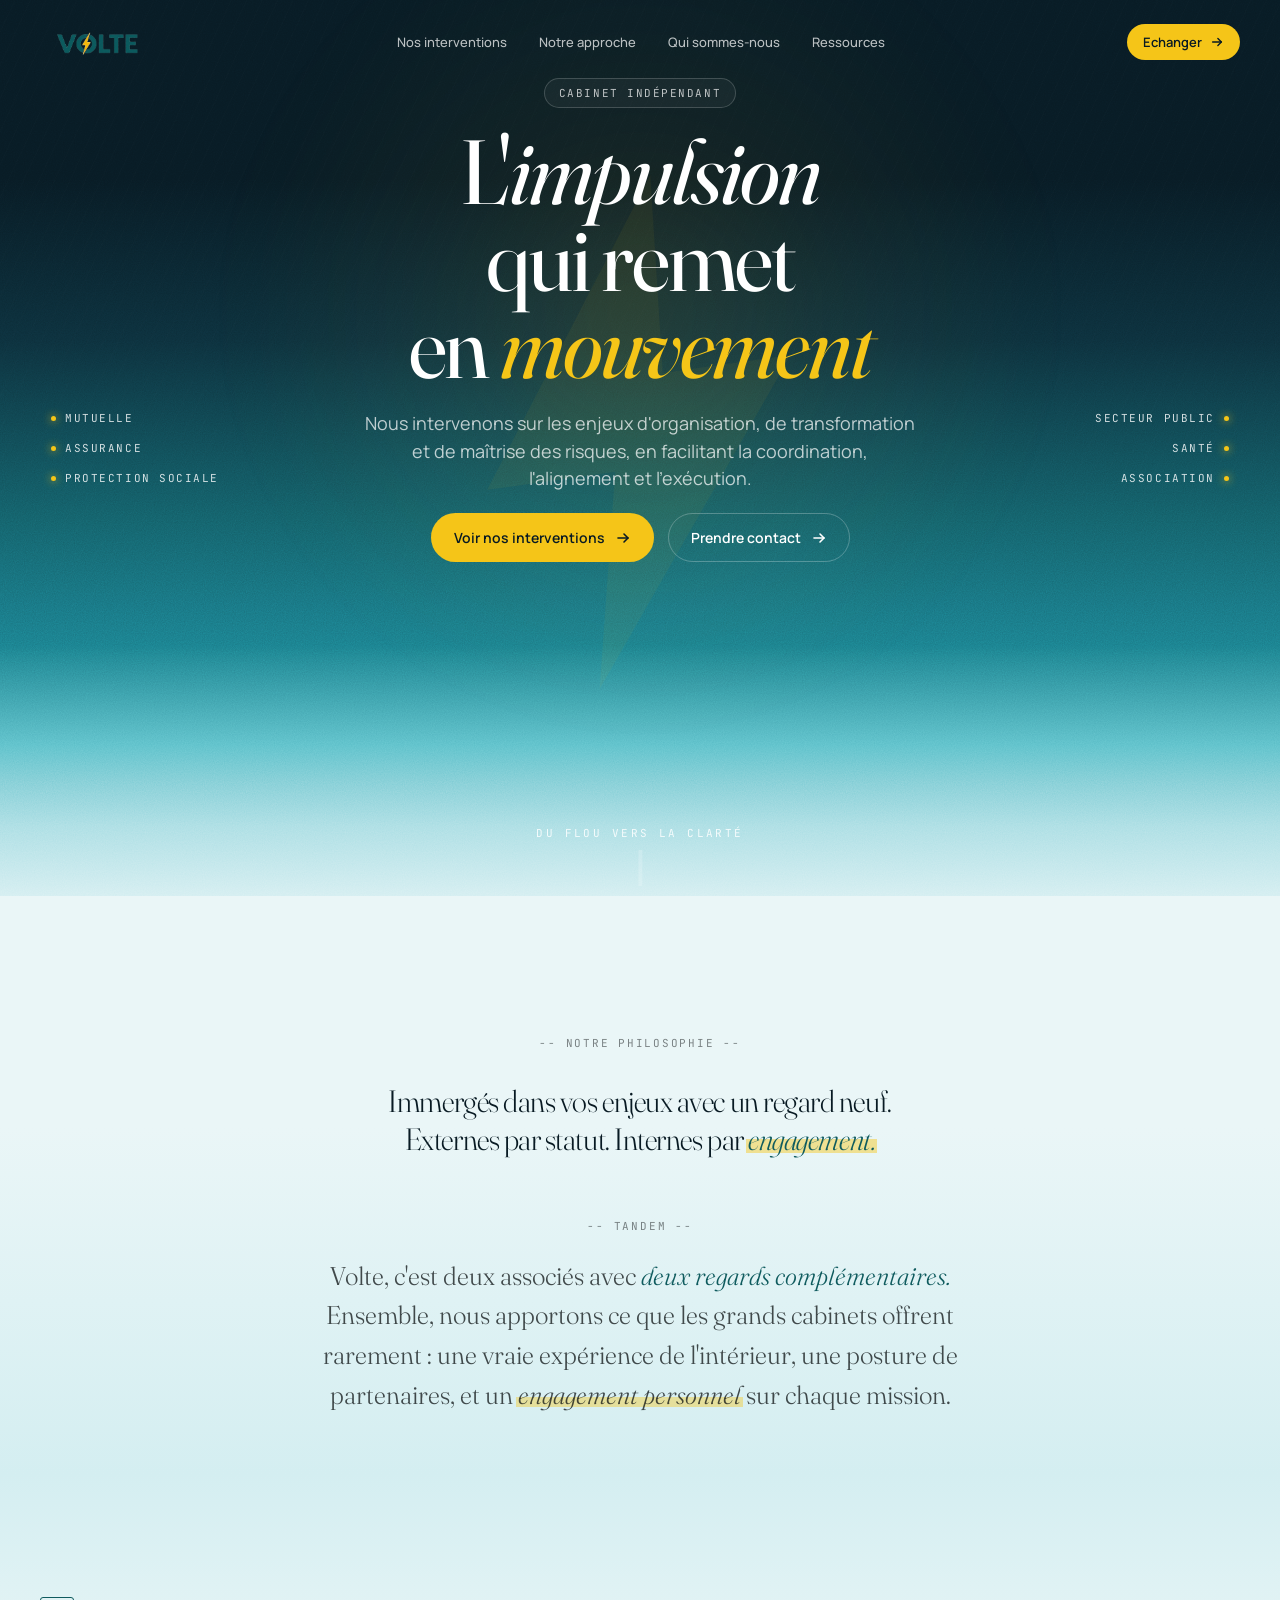
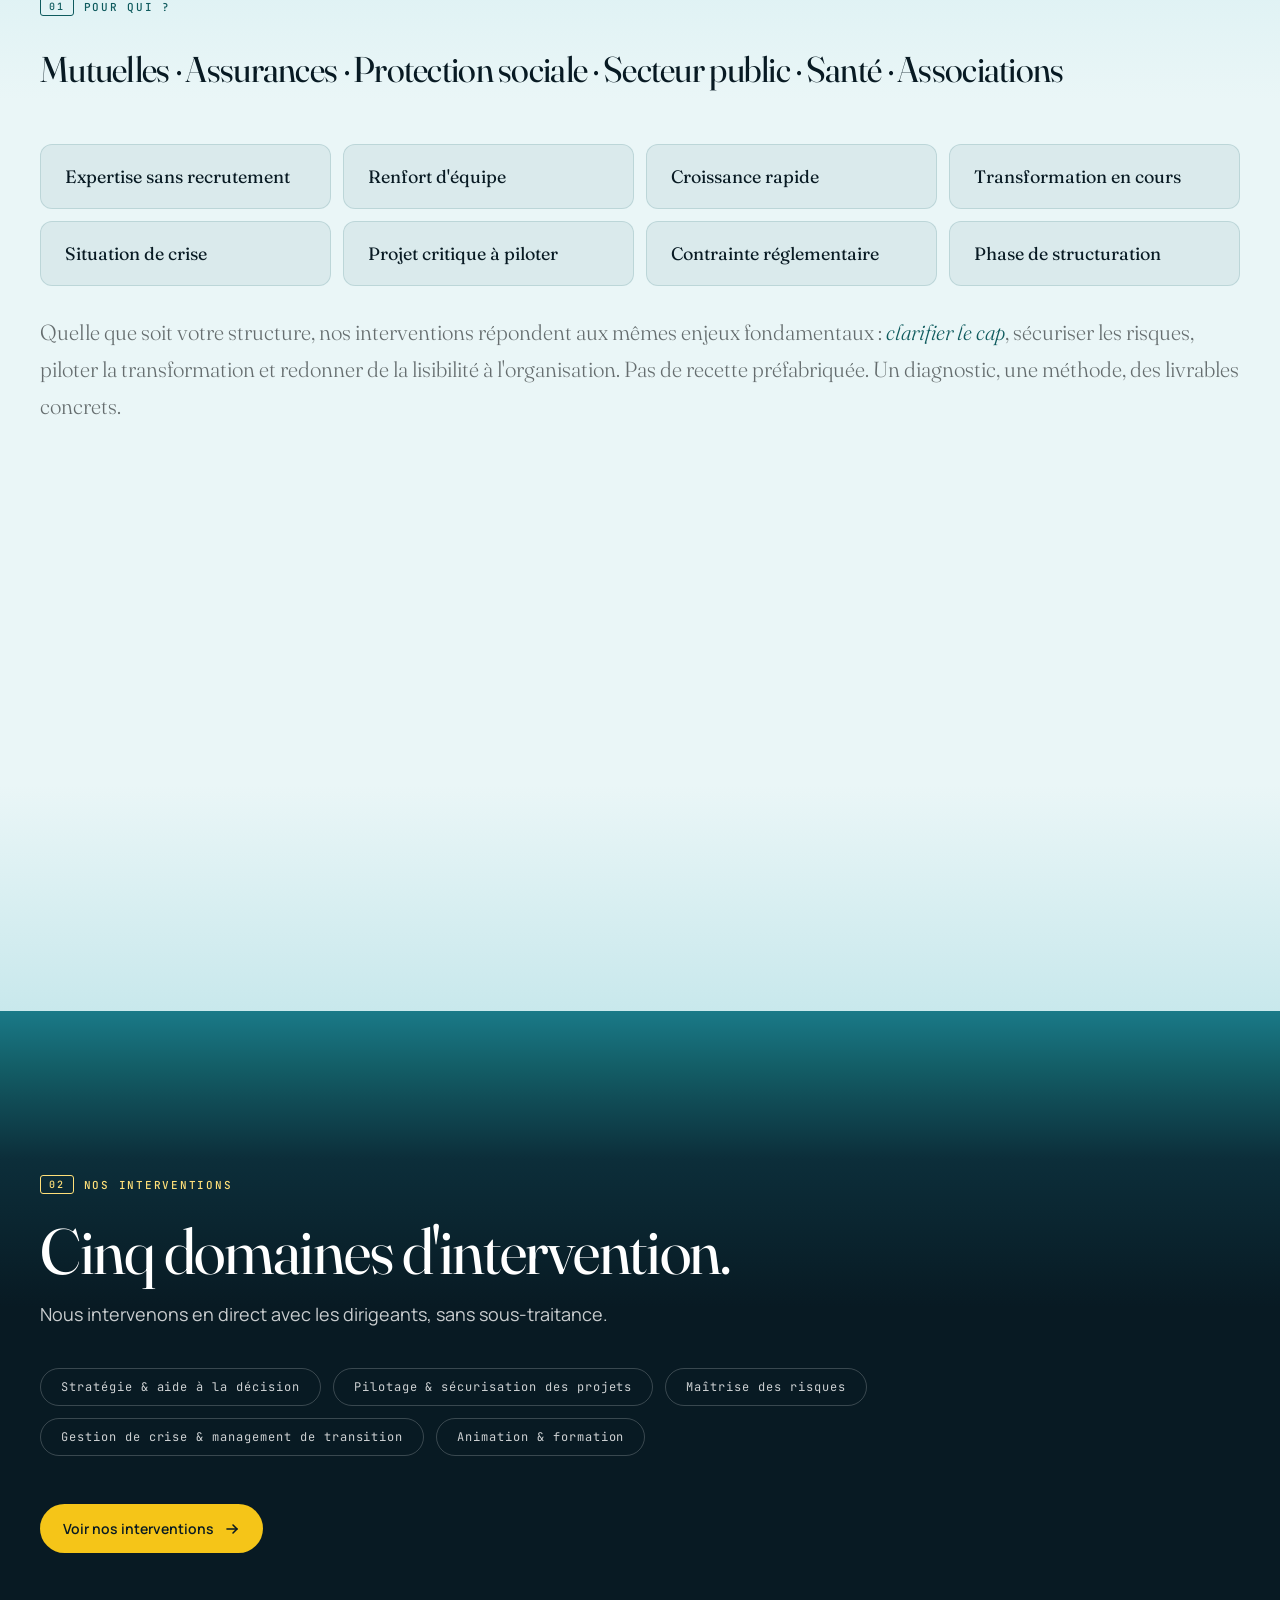
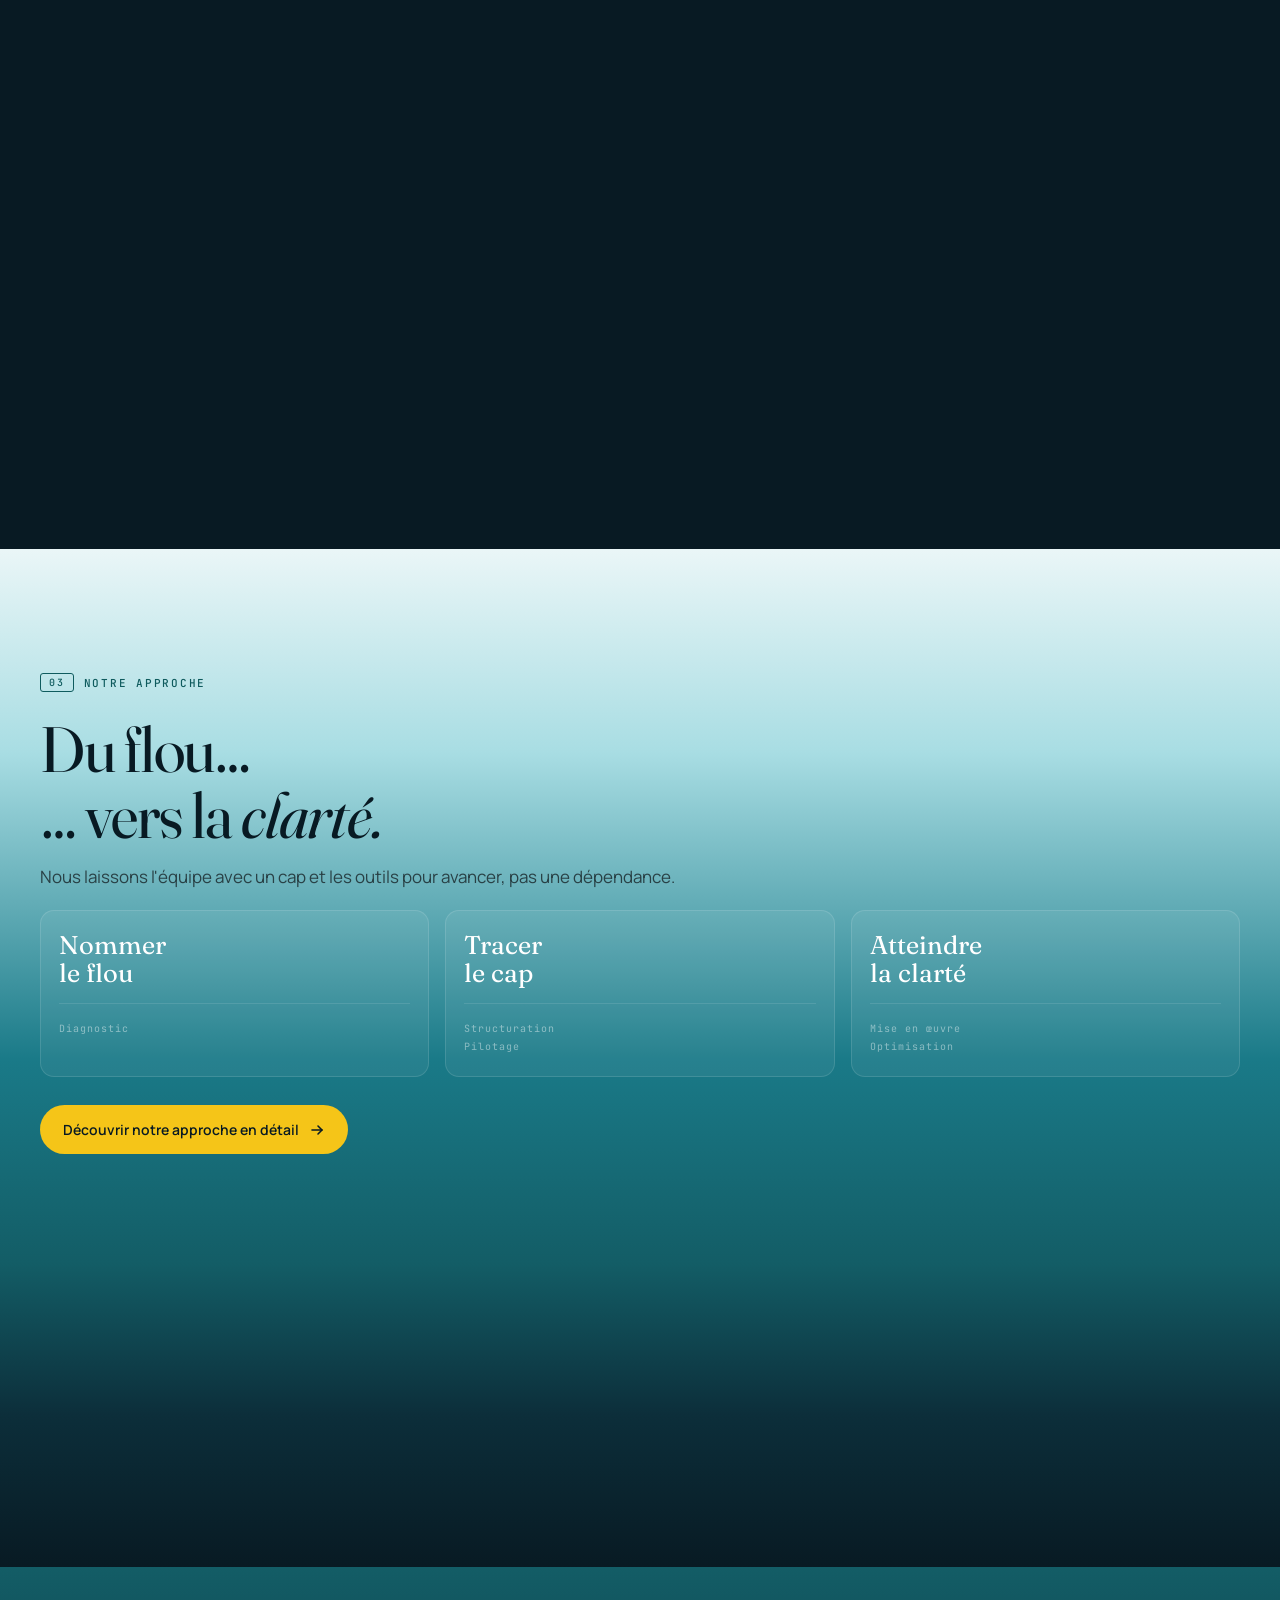
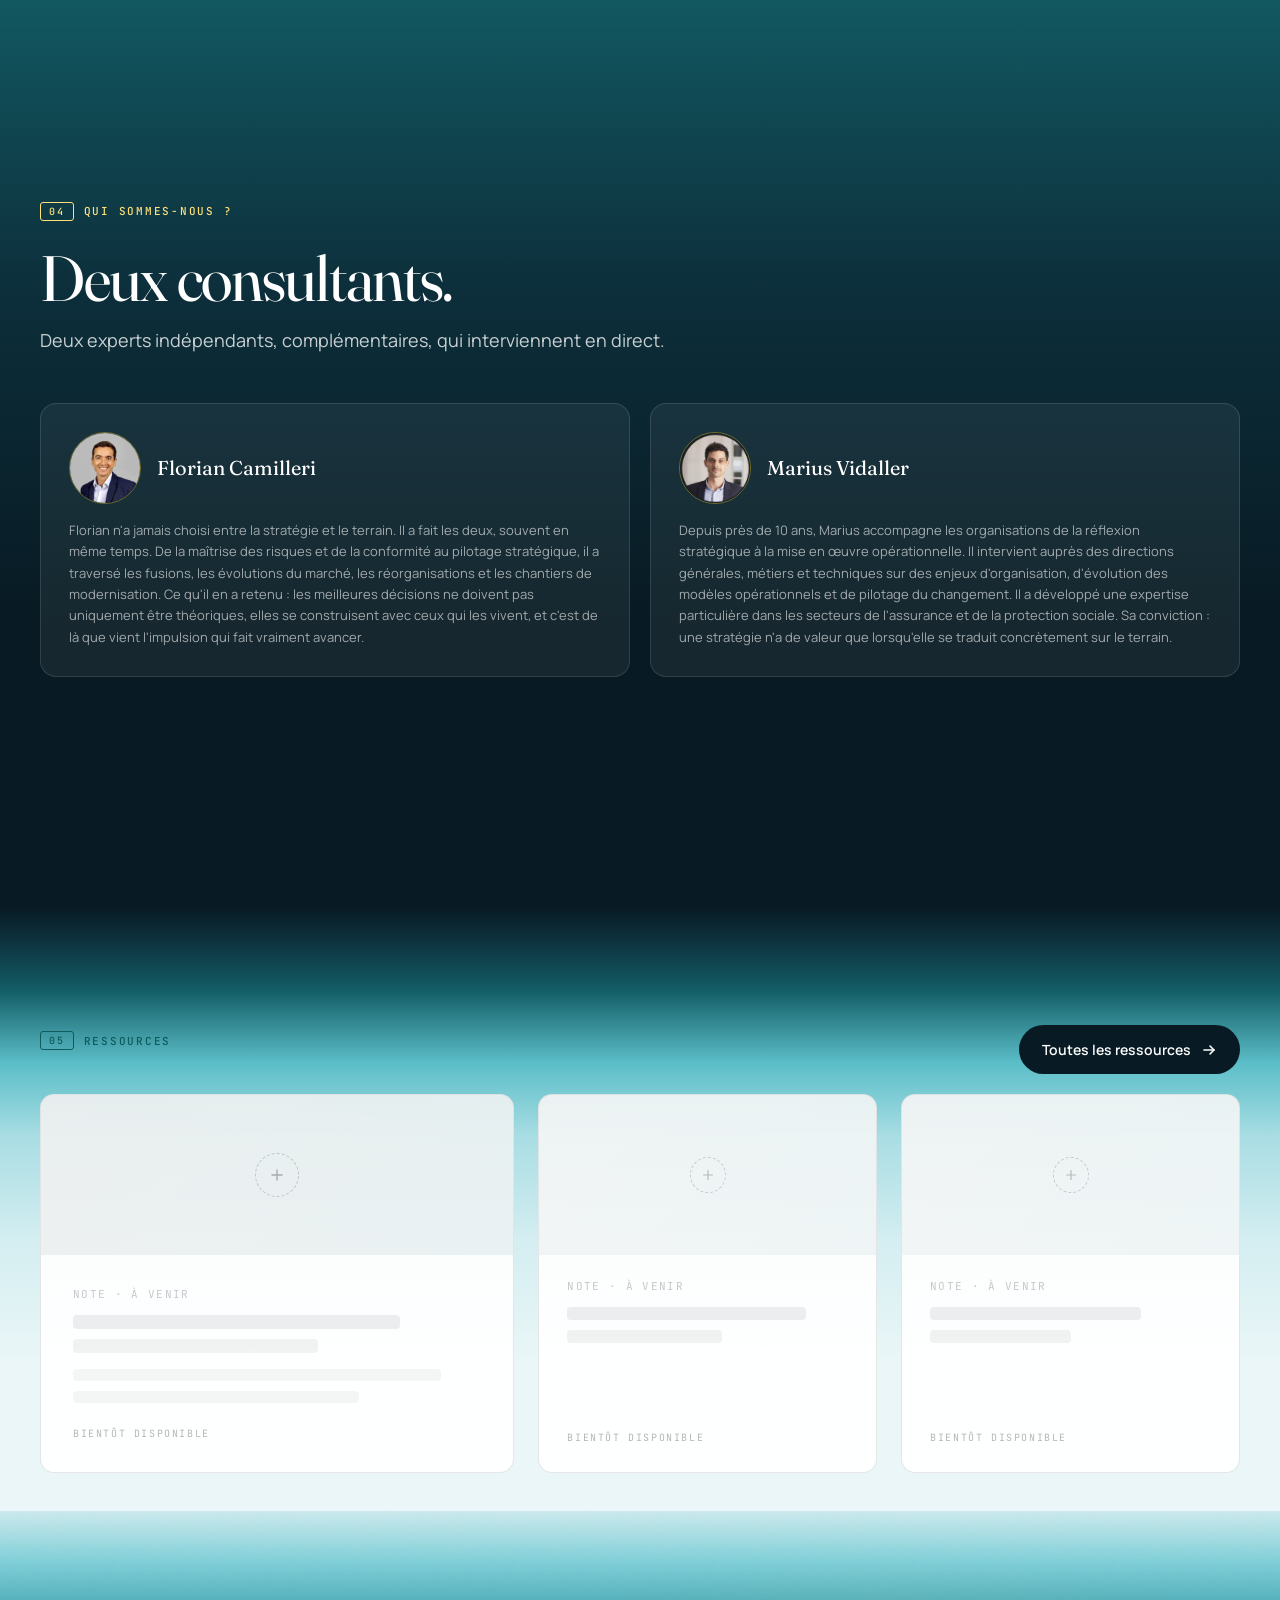
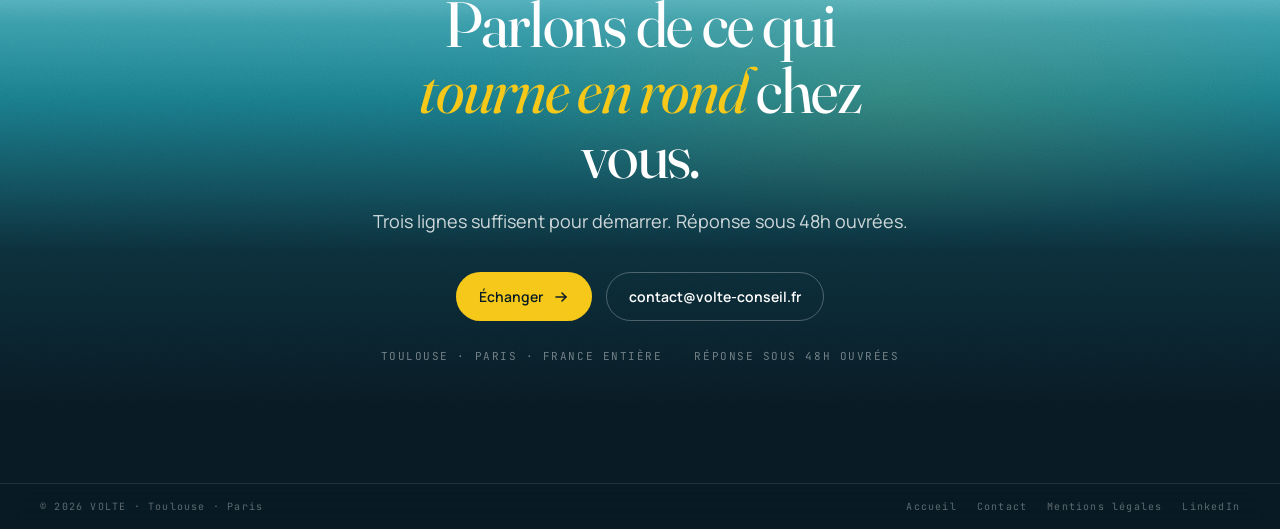
==== commit ddd1164b: "Optimisation images PNG vers WebP, gain 94 pourcent de poids. Balises picture avec fallback PNG." ====
--- a/index.html
+++ b/index.html
@@ -70,7 +70,7 @@
 <!-- NAV -->
 <nav class="nav" id="nav">
   <a class="nav-logo" href="#hero">
-    <img src="assets/Volte.png" alt="VOLTE" class="nav-logo-img">
+    <picture><source srcset="assets/Volte.webp" type="image/webp"><img src="assets/Volte.png" alt="VOLTE" class="nav-logo-img"></picture>
   </a>
   <div class="nav-links">
     <a href="#interventions">Nos interventions</a>
@@ -114,6 +114,14 @@
     <div class="hero-inner reveal-stagger">
       <div class="hero-eyebrow">
         Cabinet Indépendant
+      </div>
+      <div class="hero-sectors-mobile">
+        <span>Mutuelle</span>
+        <span>Assurance</span>
+        <span>Protection sociale</span>
+        <span>Secteur public</span>
+        <span>Santé</span>
+        <span>Association</span>
       </div>
       <h1>
         L'<em>impulsion</em><br>
@@ -316,7 +324,7 @@
     <div class="reveal" id="qui-grid" style="display:grid;grid-template-columns:repeat(2,1fr);gap:20px;margin-top:48px;">
       <div style="padding:28px;background:rgba(255,255,255,.06);border:1px solid rgba(255,255,255,.12);border-radius:16px;">
         <div style="display:flex;align-items:center;gap:16px;margin-bottom:16px;">
-                    <div style="width:72px;height:72px;border-radius:50%;overflow:hidden;border:1px solid rgba(245,197,24,.4);flex-shrink:0;position:relative;z-index:1;"><img src="assets/Florian.png" alt="Florian Camilleri" style="width:100%;height:100%;object-fit:cover;object-position:37% 15%;display:block;transform:scale(1.12);transform-origin:37% 15%;filter:none;mix-blend-mode:normal;"></div>
+                    <div style="width:72px;height:72px;border-radius:50%;overflow:hidden;border:1px solid rgba(245,197,24,.4);flex-shrink:0;position:relative;z-index:1;"><picture><source srcset="assets/Florian.webp" type="image/webp"><img src="assets/Florian.png" alt="Florian Camilleri" style="width:100%;height:100%;object-fit:cover;object-position:37% 15%;display:block;transform:scale(1.12);transform-origin:37% 15%;filter:none;mix-blend-mode:normal;"></picture></div>
           <div>
             <div style="font-family:var(--serif);font-size:20px;color:#fff;">Florian Camilleri</div>
             
@@ -326,7 +334,7 @@
       </div>
       <div style="padding:28px;background:rgba(255,255,255,.06);border:1px solid rgba(255,255,255,.12);border-radius:16px;">
         <div style="display:flex;align-items:center;gap:16px;margin-bottom:16px;">
-          <div style="width:72px;height:72px;border-radius:50%;overflow:hidden;border:1px solid rgba(245,197,24,.4);flex-shrink:0;"><img src="assets/Marius.png" alt="Marius Vidaller" style="width:100%;height:100%;object-fit:cover;object-position:center 10%;transform:translateZ(0);-webkit-transform:translateZ(0);"></div>
+          <div style="width:72px;height:72px;border-radius:50%;overflow:hidden;border:1px solid rgba(245,197,24,.4);flex-shrink:0;"><picture><source srcset="assets/Marius.webp" type="image/webp"><img src="assets/Marius.png" alt="Marius Vidaller" style="width:100%;height:100%;object-fit:cover;object-position:center 10%;transform:translateZ(0);-webkit-transform:translateZ(0);"></picture></div>
           <div>
             <div style="font-family:var(--serif);font-size:20px;color:#fff;">Marius Vidaller</div>
             
--- a/styles.css
+++ b/styles.css
@@ -110,6 +110,7 @@
 .hero-sectors span::before { content:''; width:5px; height:5px; border-radius:50%; background:var(--bolt); box-shadow:0 0 8px var(--bolt); flex-shrink:0; }
 .hero-sectors.right span { flex-direction:row-reverse; }
 @media (max-width:1100px) { .hero-sectors { display:none; } }
+.hero-sectors-mobile { display: none; }
 .hero-sub b { color:#fff; font-weight:600; }
 .hero-actions { display:flex; gap:14px; flex-wrap:wrap; justify-content:center; padding-bottom:60px; }
 .hero-scroll {
--- a/mobile.css
+++ b/mobile.css
@@ -127,7 +127,10 @@
   /* ── HERO ── */
   .hero { overflow: hidden !important; }
   .hero-inner { flex: 1 !important; display: flex !important; flex-direction: column !important; gap: 0 !important; min-height: 0 !important; overflow: hidden !important; }
-  .hero-eyebrow { font-size: 9px !important; padding: 7px 12px !important; align-self: flex-start !important; flex-shrink: 0 !important; }
+  .hero-eyebrow { font-size: 9px !important; padding: 7px 12px !important; align-self: center !important; flex-shrink: 0 !important; }
+  .hero-sectors { display: none !important; }
+  .hero-sectors-mobile { display: flex !important; flex-wrap: wrap !important; justify-content: center !important; gap: 6px 10px !important; margin-top: 10px !important; flex-shrink: 0 !important; }
+  .hero-sectors-mobile span { font-family: var(--mono) !important; font-size: 8px !important; letter-spacing: .15em !important; text-transform: uppercase !important; color: rgba(255,255,255,.45) !important; }
   .hero h1 { font-size: clamp(32px, 9vw, 46px) !important; line-height: 1.0 !important; letter-spacing: -.02em !important; margin-top: auto !important; flex-shrink: 0 !important; }
   .hero-sub { font-size: 15px !important; line-height: 1.58 !important; max-width: 100% !important; margin-top: 14px !important; flex-shrink: 0 !important; }
   .hero-actions { flex-direction: column !important; align-items: stretch !important; gap: 10px !important; margin-top: auto !important; padding-top: 20px !important; flex-shrink: 0 !important; }
@@ -146,6 +149,7 @@
   #pour-qui-grid > div { padding: 16px !important; border-radius: 12px !important; display: flex !important; align-items: center !important; justify-content: center !important; text-align: center !important; min-height: 52px !important; }
   #pour-qui-grid > div > div { font-size: 15px !important; font-weight: 400 !important; line-height: 1.25 !important; }
   #pour-qui > .container > p.reveal { display: block !important; font-size: 14px !important; line-height: 1.65 !important; margin-top: 16px !important; }
+  #pour-qui .reveal[style*="white-space:nowrap"] { white-space: normal !important; font-size: clamp(14px, 4vw, 18px) !important; line-height: 1.4 !important; }
 
   /* ── 02 NOS INTERVENTIONS ── */
   .lead.on-dark { font-size: 14px !important; margin-top: 10px !important; }
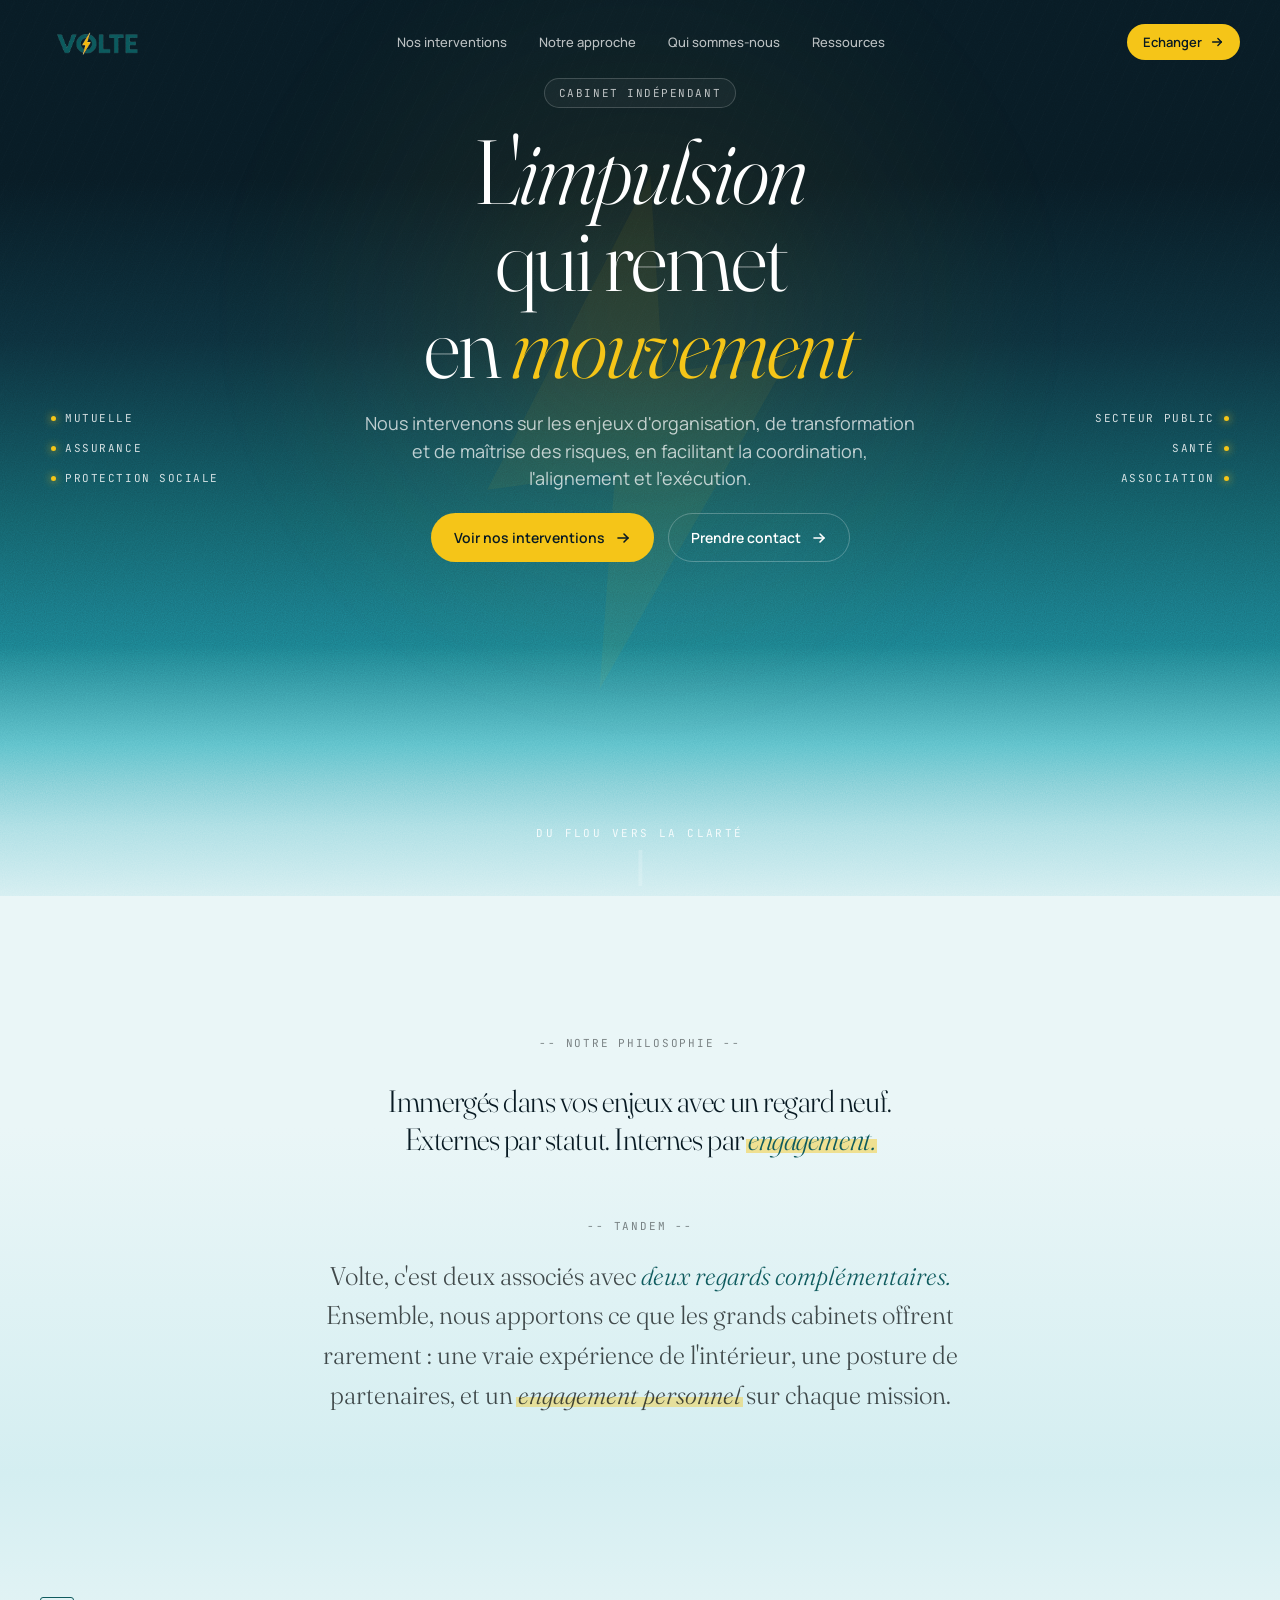
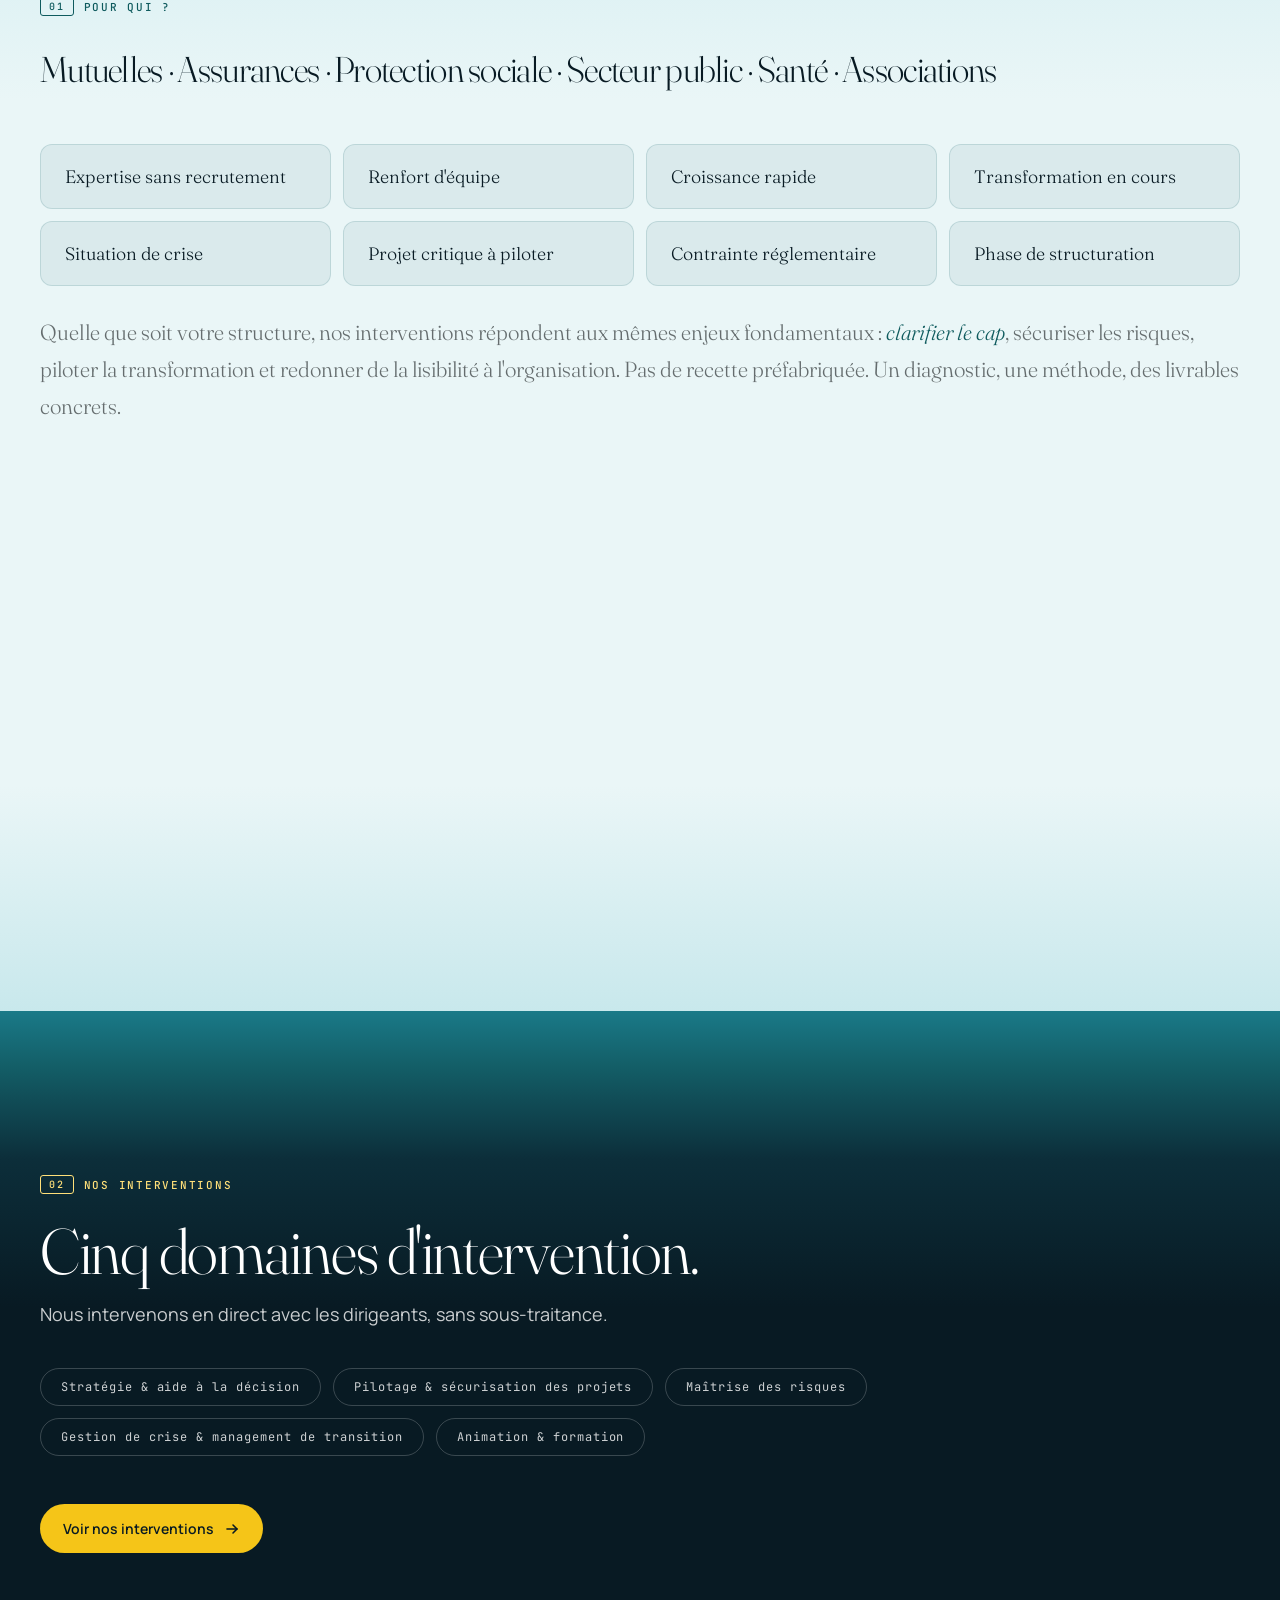
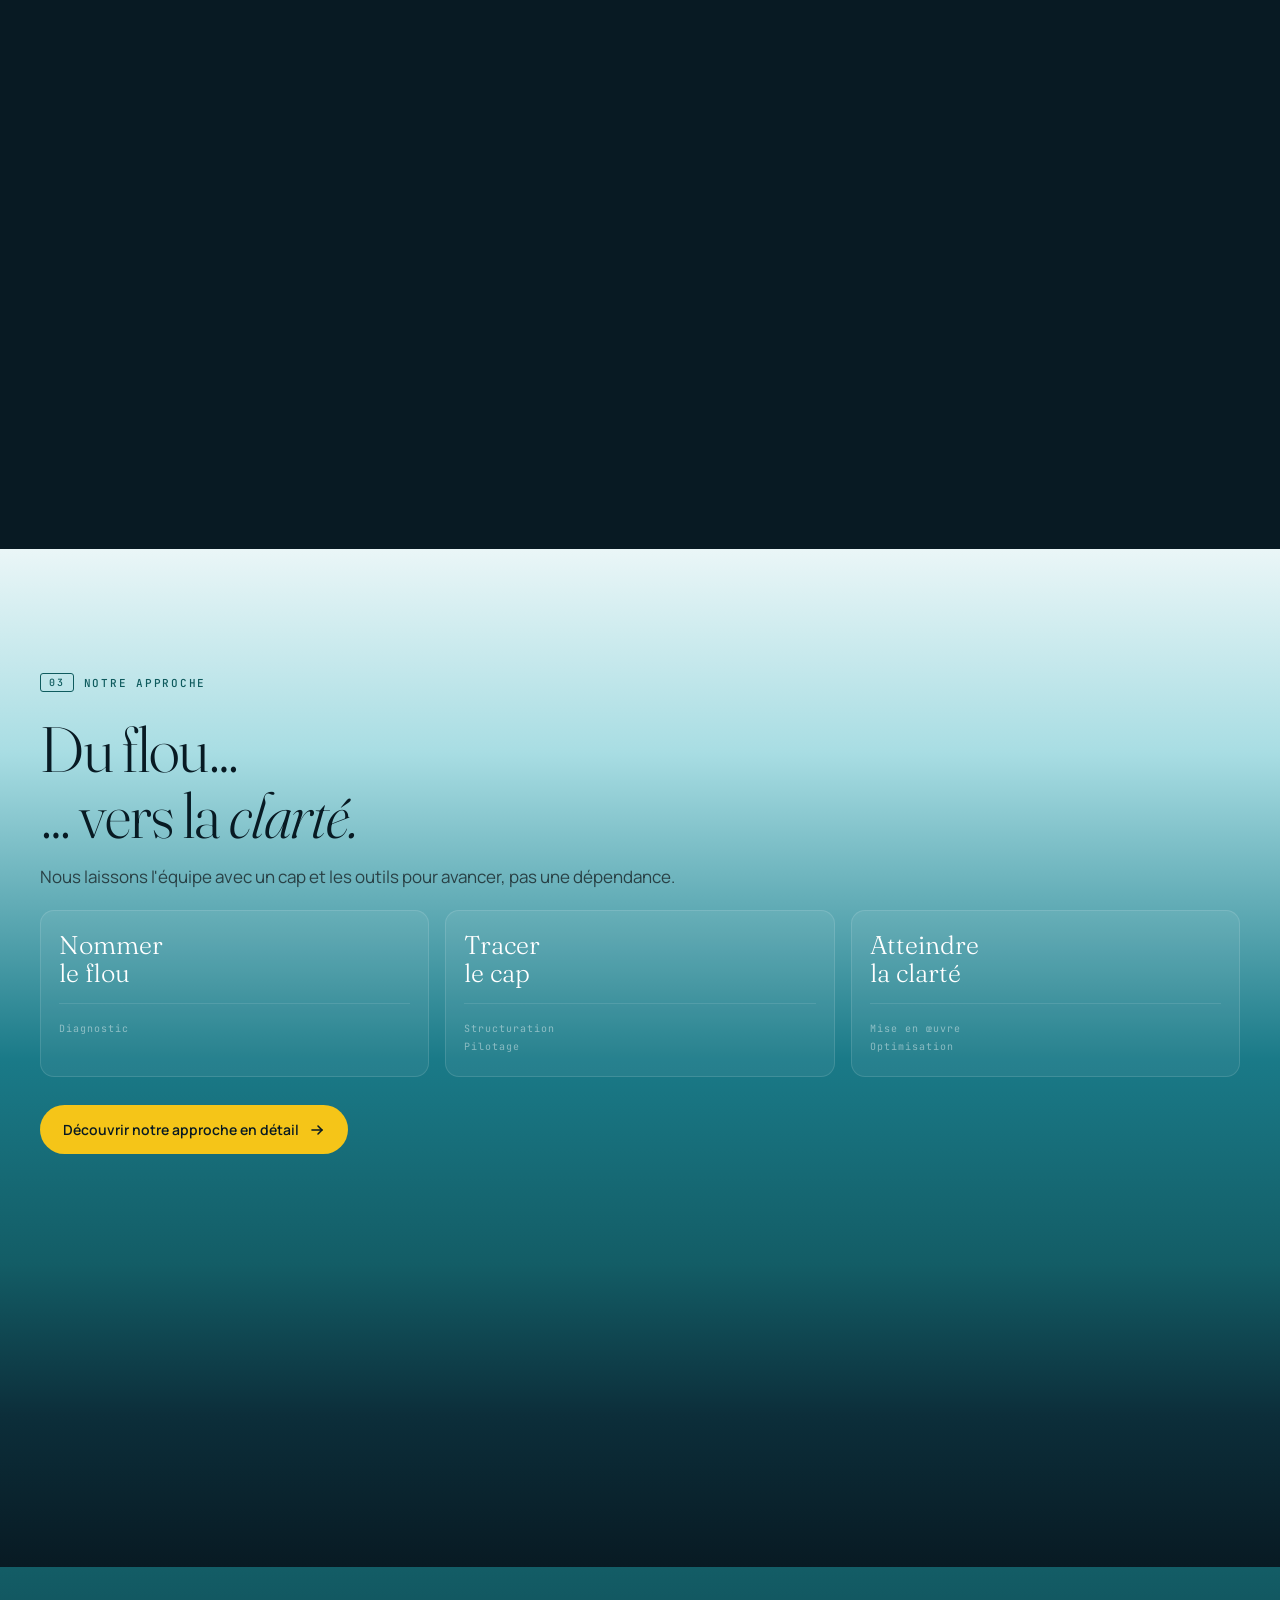
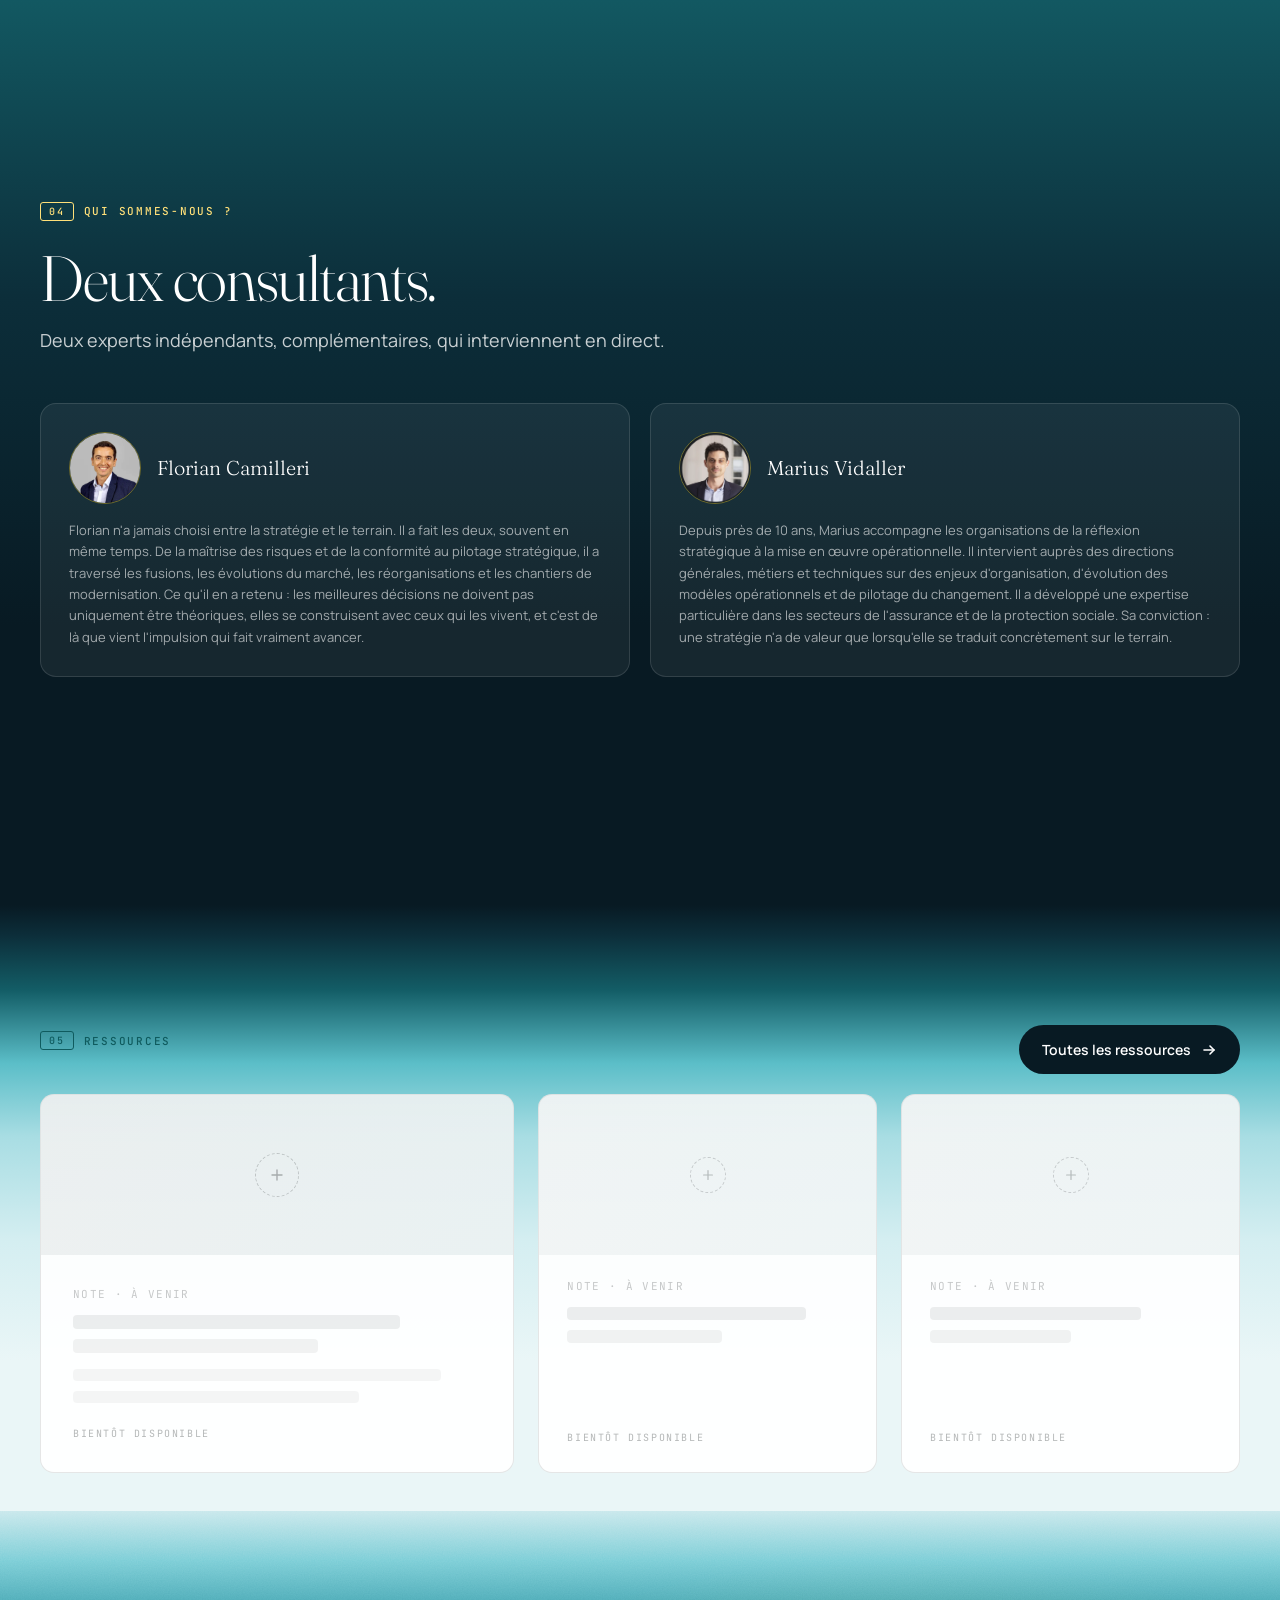
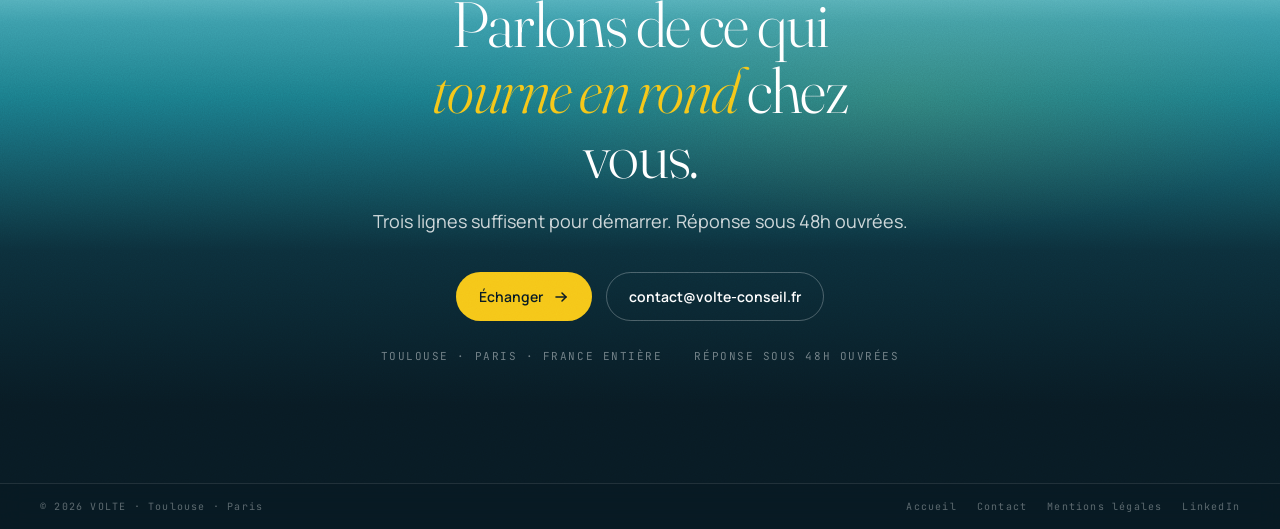
==== commit 37c113e4: "Auto-hebergement polices Google Fonts, elimination render-blocking 2500ms" ====
--- a/index.html
+++ b/index.html
@@ -61,8 +61,10 @@
   <link rel="apple-touch-icon" sizes="180x180" href="/apple-touch-icon.png">
   <meta name="apple-mobile-web-app-title" content="VOLTE">
   <link rel="manifest" href="/site.webmanifest">
-  <link rel="preconnect" href="https://fonts.googleapis.com">
-  <link href="https://fonts.googleapis.com/css2?family=Fraunces:ital,opsz,wght@0,9..144,300;0,9..144,700;1,9..144,300;1,9..144,700&family=Manrope:wght@300;400;500;600;700&family=JetBrains+Mono:wght@400;500&display=swap" rel="stylesheet">
+  <link rel="preload" as="font" type="font/woff2" crossorigin href="fonts/6NU58FyLNQOQZAnv9ZwNjucMHVn85Ni7emAe9lKqZTnbB-gzTK0K1ChjeveQ.woff2">
+  <link rel="preload" as="font" type="font/woff2" crossorigin href="fonts/6NU78FyLNQOQZAnv9bYEvDiIdE9Ea92uemAk_WBq8U_9v0c2Wa0KxC9TeA.woff2">
+  <link rel="preload" as="font" type="font/woff2" crossorigin href="fonts/xn7gYHE41ni1AdIRggexSg.woff2">
+  <link rel="stylesheet" href="fonts.css">
   <link rel="stylesheet" href="styles.css">
 <link rel="stylesheet" href="mobile.css"></head>
 <body>
@@ -454,4 +456,4 @@
   <svg width="16" height="16" viewBox="0 0 16 16" fill="none" stroke="#fff" stroke-width="1.6" stroke-linecap="round" stroke-linejoin="round"><path d="M8 12V4"/><path d="M4 8l4-4 4 4"/></svg>
 </button>
 </body>
-</html>+</html>
--- a/fonts.css
+++ b/fonts.css
@@ -0,0 +1,487 @@
+﻿/* vietnamese */
+@font-face {
+  font-family: 'Fraunces';
+  font-style: italic;
+  font-weight: 300;
+  font-display: swap;
+  src: url(fonts/6NU58FyLNQOQZAnv9ZwNjucMHVn85Ni7emAe9lKqZTnbB-gzTK0K1ChjdfeQ_5Y.woff2) format('woff2');
+  unicode-range: U+0102-0103, U+0110-0111, U+0128-0129, U+0168-0169, U+01A0-01A1, U+01AF-01B0, U+0300-0301, U+0303-0304, U+0308-0309, U+0323, U+0329, U+1EA0-1EF9, U+20AB;
+}
+/* latin-ext */
+@font-face {
+  font-family: 'Fraunces';
+  font-style: italic;
+  font-weight: 300;
+  font-display: swap;
+  src: url(fonts/6NU58FyLNQOQZAnv9ZwNjucMHVn85Ni7emAe9lKqZTnbB-gzTK0K1ChjdPeQ_5Y.woff2) format('woff2');
+  unicode-range: U+0100-02BA, U+02BD-02C5, U+02C7-02CC, U+02CE-02D7, U+02DD-02FF, U+0304, U+0308, U+0329, U+1D00-1DBF, U+1E00-1E9F, U+1EF2-1EFF, U+2020, U+20A0-20AB, U+20AD-20C0, U+2113, U+2C60-2C7F, U+A720-A7FF;
+}
+/* latin */
+@font-face {
+  font-family: 'Fraunces';
+  font-style: italic;
+  font-weight: 300;
+  font-display: swap;
+  src: url(fonts/6NU58FyLNQOQZAnv9ZwNjucMHVn85Ni7emAe9lKqZTnbB-gzTK0K1ChjeveQ.woff2) format('woff2');
+  unicode-range: U+0000-00FF, U+0131, U+0152-0153, U+02BB-02BC, U+02C6, U+02DA, U+02DC, U+0304, U+0308, U+0329, U+2000-206F, U+20AC, U+2122, U+2191, U+2193, U+2212, U+2215, U+FEFF, U+FFFD;
+}
+/* vietnamese */
+@font-face {
+  font-family: 'Fraunces';
+  font-style: italic;
+  font-weight: 700;
+  font-display: swap;
+  src: url(fonts/6NU58FyLNQOQZAnv9ZwNjucMHVn85Ni7emAe9lKqZTnbB-gzTK0K1ChjdfeQ_5Y.woff2) format('woff2');
+  unicode-range: U+0102-0103, U+0110-0111, U+0128-0129, U+0168-0169, U+01A0-01A1, U+01AF-01B0, U+0300-0301, U+0303-0304, U+0308-0309, U+0323, U+0329, U+1EA0-1EF9, U+20AB;
+}
+/* latin-ext */
+@font-face {
+  font-family: 'Fraunces';
+  font-style: italic;
+  font-weight: 700;
+  font-display: swap;
+  src: url(fonts/6NU58FyLNQOQZAnv9ZwNjucMHVn85Ni7emAe9lKqZTnbB-gzTK0K1ChjdPeQ_5Y.woff2) format('woff2');
+  unicode-range: U+0100-02BA, U+02BD-02C5, U+02C7-02CC, U+02CE-02D7, U+02DD-02FF, U+0304, U+0308, U+0329, U+1D00-1DBF, U+1E00-1E9F, U+1EF2-1EFF, U+2020, U+20A0-20AB, U+20AD-20C0, U+2113, U+2C60-2C7F, U+A720-A7FF;
+}
+/* latin */
+@font-face {
+  font-family: 'Fraunces';
+  font-style: italic;
+  font-weight: 700;
+  font-display: swap;
+  src: url(fonts/6NU58FyLNQOQZAnv9ZwNjucMHVn85Ni7emAe9lKqZTnbB-gzTK0K1ChjeveQ.woff2) format('woff2');
+  unicode-range: U+0000-00FF, U+0131, U+0152-0153, U+02BB-02BC, U+02C6, U+02DA, U+02DC, U+0304, U+0308, U+0329, U+2000-206F, U+20AC, U+2122, U+2191, U+2193, U+2212, U+2215, U+FEFF, U+FFFD;
+}
+/* vietnamese */
+@font-face {
+  font-family: 'Fraunces';
+  font-style: normal;
+  font-weight: 300;
+  font-display: swap;
+  src: url(fonts/6NU78FyLNQOQZAnv9bYEvDiIdE9Ea92uemAk_WBq8U_9v0c2Wa0KxCBTeO-U.woff2) format('woff2');
+  unicode-range: U+0102-0103, U+0110-0111, U+0128-0129, U+0168-0169, U+01A0-01A1, U+01AF-01B0, U+0300-0301, U+0303-0304, U+0308-0309, U+0323, U+0329, U+1EA0-1EF9, U+20AB;
+}
+/* latin-ext */
+@font-face {
+  font-family: 'Fraunces';
+  font-style: normal;
+  font-weight: 300;
+  font-display: swap;
+  src: url(fonts/6NU78FyLNQOQZAnv9bYEvDiIdE9Ea92uemAk_WBq8U_9v0c2Wa0KxCFTeO-U.woff2) format('woff2');
+  unicode-range: U+0100-02BA, U+02BD-02C5, U+02C7-02CC, U+02CE-02D7, U+02DD-02FF, U+0304, U+0308, U+0329, U+1D00-1DBF, U+1E00-1E9F, U+1EF2-1EFF, U+2020, U+20A0-20AB, U+20AD-20C0, U+2113, U+2C60-2C7F, U+A720-A7FF;
+}
+/* latin */
+@font-face {
+  font-family: 'Fraunces';
+  font-style: normal;
+  font-weight: 300;
+  font-display: swap;
+  src: url(fonts/6NU78FyLNQOQZAnv9bYEvDiIdE9Ea92uemAk_WBq8U_9v0c2Wa0KxC9TeA.woff2) format('woff2');
+  unicode-range: U+0000-00FF, U+0131, U+0152-0153, U+02BB-02BC, U+02C6, U+02DA, U+02DC, U+0304, U+0308, U+0329, U+2000-206F, U+20AC, U+2122, U+2191, U+2193, U+2212, U+2215, U+FEFF, U+FFFD;
+}
+/* vietnamese */
+@font-face {
+  font-family: 'Fraunces';
+  font-style: normal;
+  font-weight: 700;
+  font-display: swap;
+  src: url(fonts/6NU78FyLNQOQZAnv9bYEvDiIdE9Ea92uemAk_WBq8U_9v0c2Wa0KxCBTeO-U.woff2) format('woff2');
+  unicode-range: U+0102-0103, U+0110-0111, U+0128-0129, U+0168-0169, U+01A0-01A1, U+01AF-01B0, U+0300-0301, U+0303-0304, U+0308-0309, U+0323, U+0329, U+1EA0-1EF9, U+20AB;
+}
+/* latin-ext */
+@font-face {
+  font-family: 'Fraunces';
+  font-style: normal;
+  font-weight: 700;
+  font-display: swap;
+  src: url(fonts/6NU78FyLNQOQZAnv9bYEvDiIdE9Ea92uemAk_WBq8U_9v0c2Wa0KxCFTeO-U.woff2) format('woff2');
+  unicode-range: U+0100-02BA, U+02BD-02C5, U+02C7-02CC, U+02CE-02D7, U+02DD-02FF, U+0304, U+0308, U+0329, U+1D00-1DBF, U+1E00-1E9F, U+1EF2-1EFF, U+2020, U+20A0-20AB, U+20AD-20C0, U+2113, U+2C60-2C7F, U+A720-A7FF;
+}
+/* latin */
+@font-face {
+  font-family: 'Fraunces';
+  font-style: normal;
+  font-weight: 700;
+  font-display: swap;
+  src: url(fonts/6NU78FyLNQOQZAnv9bYEvDiIdE9Ea92uemAk_WBq8U_9v0c2Wa0KxC9TeA.woff2) format('woff2');
+  unicode-range: U+0000-00FF, U+0131, U+0152-0153, U+02BB-02BC, U+02C6, U+02DA, U+02DC, U+0304, U+0308, U+0329, U+2000-206F, U+20AC, U+2122, U+2191, U+2193, U+2212, U+2215, U+FEFF, U+FFFD;
+}
+/* cyrillic-ext */
+@font-face {
+  font-family: 'JetBrains Mono';
+  font-style: normal;
+  font-weight: 400;
+  font-display: swap;
+  src: url(fonts/tDbv2o-flEEny0FZhsfKu5WU4zr3E_BX0PnT8RD8yKwBNntkaToggR7BYRbKPx3cwhsk.woff2) format('woff2');
+  unicode-range: U+0460-052F, U+1C80-1C8A, U+20B4, U+2DE0-2DFF, U+A640-A69F, U+FE2E-FE2F;
+}
+/* cyrillic */
+@font-face {
+  font-family: 'JetBrains Mono';
+  font-style: normal;
+  font-weight: 400;
+  font-display: swap;
+  src: url(fonts/tDbv2o-flEEny0FZhsfKu5WU4zr3E_BX0PnT8RD8yKwBNntkaToggR7BYRbKPxTcwhsk.woff2) format('woff2');
+  unicode-range: U+0301, U+0400-045F, U+0490-0491, U+04B0-04B1, U+2116;
+}
+/* greek */
+@font-face {
+  font-family: 'JetBrains Mono';
+  font-style: normal;
+  font-weight: 400;
+  font-display: swap;
+  src: url(fonts/tDbv2o-flEEny0FZhsfKu5WU4zr3E_BX0PnT8RD8yKwBNntkaToggR7BYRbKPxPcwhsk.woff2) format('woff2');
+  unicode-range: U+0370-0377, U+037A-037F, U+0384-038A, U+038C, U+038E-03A1, U+03A3-03FF;
+}
+/* vietnamese */
+@font-face {
+  font-family: 'JetBrains Mono';
+  font-style: normal;
+  font-weight: 400;
+  font-display: swap;
+  src: url(fonts/tDbv2o-flEEny0FZhsfKu5WU4zr3E_BX0PnT8RD8yKwBNntkaToggR7BYRbKPx_cwhsk.woff2) format('woff2');
+  unicode-range: U+0102-0103, U+0110-0111, U+0128-0129, U+0168-0169, U+01A0-01A1, U+01AF-01B0, U+0300-0301, U+0303-0304, U+0308-0309, U+0323, U+0329, U+1EA0-1EF9, U+20AB;
+}
+/* latin-ext */
+@font-face {
+  font-family: 'JetBrains Mono';
+  font-style: normal;
+  font-weight: 400;
+  font-display: swap;
+  src: url(fonts/tDbv2o-flEEny0FZhsfKu5WU4zr3E_BX0PnT8RD8yKwBNntkaToggR7BYRbKPx7cwhsk.woff2) format('woff2');
+  unicode-range: U+0100-02BA, U+02BD-02C5, U+02C7-02CC, U+02CE-02D7, U+02DD-02FF, U+0304, U+0308, U+0329, U+1D00-1DBF, U+1E00-1E9F, U+1EF2-1EFF, U+2020, U+20A0-20AB, U+20AD-20C0, U+2113, U+2C60-2C7F, U+A720-A7FF;
+}
+/* latin */
+@font-face {
+  font-family: 'JetBrains Mono';
+  font-style: normal;
+  font-weight: 400;
+  font-display: swap;
+  src: url(fonts/tDbv2o-flEEny0FZhsfKu5WU4zr3E_BX0PnT8RD8yKwBNntkaToggR7BYRbKPxDcwg.woff2) format('woff2');
+  unicode-range: U+0000-00FF, U+0131, U+0152-0153, U+02BB-02BC, U+02C6, U+02DA, U+02DC, U+0304, U+0308, U+0329, U+2000-206F, U+20AC, U+2122, U+2191, U+2193, U+2212, U+2215, U+FEFF, U+FFFD;
+}
+/* cyrillic-ext */
+@font-face {
+  font-family: 'JetBrains Mono';
+  font-style: normal;
+  font-weight: 500;
+  font-display: swap;
+  src: url(fonts/tDbv2o-flEEny0FZhsfKu5WU4zr3E_BX0PnT8RD8yKwBNntkaToggR7BYRbKPx3cwhsk.woff2) format('woff2');
+  unicode-range: U+0460-052F, U+1C80-1C8A, U+20B4, U+2DE0-2DFF, U+A640-A69F, U+FE2E-FE2F;
+}
+/* cyrillic */
+@font-face {
+  font-family: 'JetBrains Mono';
+  font-style: normal;
+  font-weight: 500;
+  font-display: swap;
+  src: url(fonts/tDbv2o-flEEny0FZhsfKu5WU4zr3E_BX0PnT8RD8yKwBNntkaToggR7BYRbKPxTcwhsk.woff2) format('woff2');
+  unicode-range: U+0301, U+0400-045F, U+0490-0491, U+04B0-04B1, U+2116;
+}
+/* greek */
+@font-face {
+  font-family: 'JetBrains Mono';
+  font-style: normal;
+  font-weight: 500;
+  font-display: swap;
+  src: url(fonts/tDbv2o-flEEny0FZhsfKu5WU4zr3E_BX0PnT8RD8yKwBNntkaToggR7BYRbKPxPcwhsk.woff2) format('woff2');
+  unicode-range: U+0370-0377, U+037A-037F, U+0384-038A, U+038C, U+038E-03A1, U+03A3-03FF;
+}
+/* vietnamese */
+@font-face {
+  font-family: 'JetBrains Mono';
+  font-style: normal;
+  font-weight: 500;
+  font-display: swap;
+  src: url(fonts/tDbv2o-flEEny0FZhsfKu5WU4zr3E_BX0PnT8RD8yKwBNntkaToggR7BYRbKPx_cwhsk.woff2) format('woff2');
+  unicode-range: U+0102-0103, U+0110-0111, U+0128-0129, U+0168-0169, U+01A0-01A1, U+01AF-01B0, U+0300-0301, U+0303-0304, U+0308-0309, U+0323, U+0329, U+1EA0-1EF9, U+20AB;
+}
+/* latin-ext */
+@font-face {
+  font-family: 'JetBrains Mono';
+  font-style: normal;
+  font-weight: 500;
+  font-display: swap;
+  src: url(fonts/tDbv2o-flEEny0FZhsfKu5WU4zr3E_BX0PnT8RD8yKwBNntkaToggR7BYRbKPx7cwhsk.woff2) format('woff2');
+  unicode-range: U+0100-02BA, U+02BD-02C5, U+02C7-02CC, U+02CE-02D7, U+02DD-02FF, U+0304, U+0308, U+0329, U+1D00-1DBF, U+1E00-1E9F, U+1EF2-1EFF, U+2020, U+20A0-20AB, U+20AD-20C0, U+2113, U+2C60-2C7F, U+A720-A7FF;
+}
+/* latin */
+@font-face {
+  font-family: 'JetBrains Mono';
+  font-style: normal;
+  font-weight: 500;
+  font-display: swap;
+  src: url(fonts/tDbv2o-flEEny0FZhsfKu5WU4zr3E_BX0PnT8RD8yKwBNntkaToggR7BYRbKPxDcwg.woff2) format('woff2');
+  unicode-range: U+0000-00FF, U+0131, U+0152-0153, U+02BB-02BC, U+02C6, U+02DA, U+02DC, U+0304, U+0308, U+0329, U+2000-206F, U+20AC, U+2122, U+2191, U+2193, U+2212, U+2215, U+FEFF, U+FFFD;
+}
+/* cyrillic-ext */
+@font-face {
+  font-family: 'Manrope';
+  font-style: normal;
+  font-weight: 300;
+  font-display: swap;
+  src: url(fonts/xn7gYHE41ni1AdIRggqxSuXd.woff2) format('woff2');
+  unicode-range: U+0460-052F, U+1C80-1C8A, U+20B4, U+2DE0-2DFF, U+A640-A69F, U+FE2E-FE2F;
+}
+/* cyrillic */
+@font-face {
+  font-family: 'Manrope';
+  font-style: normal;
+  font-weight: 300;
+  font-display: swap;
+  src: url(fonts/xn7gYHE41ni1AdIRggOxSuXd.woff2) format('woff2');
+  unicode-range: U+0301, U+0400-045F, U+0490-0491, U+04B0-04B1, U+2116;
+}
+/* greek */
+@font-face {
+  font-family: 'Manrope';
+  font-style: normal;
+  font-weight: 300;
+  font-display: swap;
+  src: url(fonts/xn7gYHE41ni1AdIRggSxSuXd.woff2) format('woff2');
+  unicode-range: U+0370-0377, U+037A-037F, U+0384-038A, U+038C, U+038E-03A1, U+03A3-03FF;
+}
+/* vietnamese */
+@font-face {
+  font-family: 'Manrope';
+  font-style: normal;
+  font-weight: 300;
+  font-display: swap;
+  src: url(fonts/xn7gYHE41ni1AdIRggixSuXd.woff2) format('woff2');
+  unicode-range: U+0102-0103, U+0110-0111, U+0128-0129, U+0168-0169, U+01A0-01A1, U+01AF-01B0, U+0300-0301, U+0303-0304, U+0308-0309, U+0323, U+0329, U+1EA0-1EF9, U+20AB;
+}
+/* latin-ext */
+@font-face {
+  font-family: 'Manrope';
+  font-style: normal;
+  font-weight: 300;
+  font-display: swap;
+  src: url(fonts/xn7gYHE41ni1AdIRggmxSuXd.woff2) format('woff2');
+  unicode-range: U+0100-02BA, U+02BD-02C5, U+02C7-02CC, U+02CE-02D7, U+02DD-02FF, U+0304, U+0308, U+0329, U+1D00-1DBF, U+1E00-1E9F, U+1EF2-1EFF, U+2020, U+20A0-20AB, U+20AD-20C0, U+2113, U+2C60-2C7F, U+A720-A7FF;
+}
+/* latin */
+@font-face {
+  font-family: 'Manrope';
+  font-style: normal;
+  font-weight: 300;
+  font-display: swap;
+  src: url(fonts/xn7gYHE41ni1AdIRggexSg.woff2) format('woff2');
+  unicode-range: U+0000-00FF, U+0131, U+0152-0153, U+02BB-02BC, U+02C6, U+02DA, U+02DC, U+0304, U+0308, U+0329, U+2000-206F, U+20AC, U+2122, U+2191, U+2193, U+2212, U+2215, U+FEFF, U+FFFD;
+}
+/* cyrillic-ext */
+@font-face {
+  font-family: 'Manrope';
+  font-style: normal;
+  font-weight: 400;
+  font-display: swap;
+  src: url(fonts/xn7gYHE41ni1AdIRggqxSuXd.woff2) format('woff2');
+  unicode-range: U+0460-052F, U+1C80-1C8A, U+20B4, U+2DE0-2DFF, U+A640-A69F, U+FE2E-FE2F;
+}
+/* cyrillic */
+@font-face {
+  font-family: 'Manrope';
+  font-style: normal;
+  font-weight: 400;
+  font-display: swap;
+  src: url(fonts/xn7gYHE41ni1AdIRggOxSuXd.woff2) format('woff2');
+  unicode-range: U+0301, U+0400-045F, U+0490-0491, U+04B0-04B1, U+2116;
+}
+/* greek */
+@font-face {
+  font-family: 'Manrope';
+  font-style: normal;
+  font-weight: 400;
+  font-display: swap;
+  src: url(fonts/xn7gYHE41ni1AdIRggSxSuXd.woff2) format('woff2');
+  unicode-range: U+0370-0377, U+037A-037F, U+0384-038A, U+038C, U+038E-03A1, U+03A3-03FF;
+}
+/* vietnamese */
+@font-face {
+  font-family: 'Manrope';
+  font-style: normal;
+  font-weight: 400;
+  font-display: swap;
+  src: url(fonts/xn7gYHE41ni1AdIRggixSuXd.woff2) format('woff2');
+  unicode-range: U+0102-0103, U+0110-0111, U+0128-0129, U+0168-0169, U+01A0-01A1, U+01AF-01B0, U+0300-0301, U+0303-0304, U+0308-0309, U+0323, U+0329, U+1EA0-1EF9, U+20AB;
+}
+/* latin-ext */
+@font-face {
+  font-family: 'Manrope';
+  font-style: normal;
+  font-weight: 400;
+  font-display: swap;
+  src: url(fonts/xn7gYHE41ni1AdIRggmxSuXd.woff2) format('woff2');
+  unicode-range: U+0100-02BA, U+02BD-02C5, U+02C7-02CC, U+02CE-02D7, U+02DD-02FF, U+0304, U+0308, U+0329, U+1D00-1DBF, U+1E00-1E9F, U+1EF2-1EFF, U+2020, U+20A0-20AB, U+20AD-20C0, U+2113, U+2C60-2C7F, U+A720-A7FF;
+}
+/* latin */
+@font-face {
+  font-family: 'Manrope';
+  font-style: normal;
+  font-weight: 400;
+  font-display: swap;
+  src: url(fonts/xn7gYHE41ni1AdIRggexSg.woff2) format('woff2');
+  unicode-range: U+0000-00FF, U+0131, U+0152-0153, U+02BB-02BC, U+02C6, U+02DA, U+02DC, U+0304, U+0308, U+0329, U+2000-206F, U+20AC, U+2122, U+2191, U+2193, U+2212, U+2215, U+FEFF, U+FFFD;
+}
+/* cyrillic-ext */
+@font-face {
+  font-family: 'Manrope';
+  font-style: normal;
+  font-weight: 500;
+  font-display: swap;
+  src: url(fonts/xn7gYHE41ni1AdIRggqxSuXd.woff2) format('woff2');
+  unicode-range: U+0460-052F, U+1C80-1C8A, U+20B4, U+2DE0-2DFF, U+A640-A69F, U+FE2E-FE2F;
+}
+/* cyrillic */
+@font-face {
+  font-family: 'Manrope';
+  font-style: normal;
+  font-weight: 500;
+  font-display: swap;
+  src: url(fonts/xn7gYHE41ni1AdIRggOxSuXd.woff2) format('woff2');
+  unicode-range: U+0301, U+0400-045F, U+0490-0491, U+04B0-04B1, U+2116;
+}
+/* greek */
+@font-face {
+  font-family: 'Manrope';
+  font-style: normal;
+  font-weight: 500;
+  font-display: swap;
+  src: url(fonts/xn7gYHE41ni1AdIRggSxSuXd.woff2) format('woff2');
+  unicode-range: U+0370-0377, U+037A-037F, U+0384-038A, U+038C, U+038E-03A1, U+03A3-03FF;
+}
+/* vietnamese */
+@font-face {
+  font-family: 'Manrope';
+  font-style: normal;
+  font-weight: 500;
+  font-display: swap;
+  src: url(fonts/xn7gYHE41ni1AdIRggixSuXd.woff2) format('woff2');
+  unicode-range: U+0102-0103, U+0110-0111, U+0128-0129, U+0168-0169, U+01A0-01A1, U+01AF-01B0, U+0300-0301, U+0303-0304, U+0308-0309, U+0323, U+0329, U+1EA0-1EF9, U+20AB;
+}
+/* latin-ext */
+@font-face {
+  font-family: 'Manrope';
+  font-style: normal;
+  font-weight: 500;
+  font-display: swap;
+  src: url(fonts/xn7gYHE41ni1AdIRggmxSuXd.woff2) format('woff2');
+  unicode-range: U+0100-02BA, U+02BD-02C5, U+02C7-02CC, U+02CE-02D7, U+02DD-02FF, U+0304, U+0308, U+0329, U+1D00-1DBF, U+1E00-1E9F, U+1EF2-1EFF, U+2020, U+20A0-20AB, U+20AD-20C0, U+2113, U+2C60-2C7F, U+A720-A7FF;
+}
+/* latin */
+@font-face {
+  font-family: 'Manrope';
+  font-style: normal;
+  font-weight: 500;
+  font-display: swap;
+  src: url(fonts/xn7gYHE41ni1AdIRggexSg.woff2) format('woff2');
+  unicode-range: U+0000-00FF, U+0131, U+0152-0153, U+02BB-02BC, U+02C6, U+02DA, U+02DC, U+0304, U+0308, U+0329, U+2000-206F, U+20AC, U+2122, U+2191, U+2193, U+2212, U+2215, U+FEFF, U+FFFD;
+}
+/* cyrillic-ext */
+@font-face {
+  font-family: 'Manrope';
+  font-style: normal;
+  font-weight: 600;
+  font-display: swap;
+  src: url(fonts/xn7gYHE41ni1AdIRggqxSuXd.woff2) format('woff2');
+  unicode-range: U+0460-052F, U+1C80-1C8A, U+20B4, U+2DE0-2DFF, U+A640-A69F, U+FE2E-FE2F;
+}
+/* cyrillic */
+@font-face {
+  font-family: 'Manrope';
+  font-style: normal;
+  font-weight: 600;
+  font-display: swap;
+  src: url(fonts/xn7gYHE41ni1AdIRggOxSuXd.woff2) format('woff2');
+  unicode-range: U+0301, U+0400-045F, U+0490-0491, U+04B0-04B1, U+2116;
+}
+/* greek */
+@font-face {
+  font-family: 'Manrope';
+  font-style: normal;
+  font-weight: 600;
+  font-display: swap;
+  src: url(fonts/xn7gYHE41ni1AdIRggSxSuXd.woff2) format('woff2');
+  unicode-range: U+0370-0377, U+037A-037F, U+0384-038A, U+038C, U+038E-03A1, U+03A3-03FF;
+}
+/* vietnamese */
+@font-face {
+  font-family: 'Manrope';
+  font-style: normal;
+  font-weight: 600;
+  font-display: swap;
+  src: url(fonts/xn7gYHE41ni1AdIRggixSuXd.woff2) format('woff2');
+  unicode-range: U+0102-0103, U+0110-0111, U+0128-0129, U+0168-0169, U+01A0-01A1, U+01AF-01B0, U+0300-0301, U+0303-0304, U+0308-0309, U+0323, U+0329, U+1EA0-1EF9, U+20AB;
+}
+/* latin-ext */
+@font-face {
+  font-family: 'Manrope';
+  font-style: normal;
+  font-weight: 600;
+  font-display: swap;
+  src: url(fonts/xn7gYHE41ni1AdIRggmxSuXd.woff2) format('woff2');
+  unicode-range: U+0100-02BA, U+02BD-02C5, U+02C7-02CC, U+02CE-02D7, U+02DD-02FF, U+0304, U+0308, U+0329, U+1D00-1DBF, U+1E00-1E9F, U+1EF2-1EFF, U+2020, U+20A0-20AB, U+20AD-20C0, U+2113, U+2C60-2C7F, U+A720-A7FF;
+}
+/* latin */
+@font-face {
+  font-family: 'Manrope';
+  font-style: normal;
+  font-weight: 600;
+  font-display: swap;
+  src: url(fonts/xn7gYHE41ni1AdIRggexSg.woff2) format('woff2');
+  unicode-range: U+0000-00FF, U+0131, U+0152-0153, U+02BB-02BC, U+02C6, U+02DA, U+02DC, U+0304, U+0308, U+0329, U+2000-206F, U+20AC, U+2122, U+2191, U+2193, U+2212, U+2215, U+FEFF, U+FFFD;
+}
+/* cyrillic-ext */
+@font-face {
+  font-family: 'Manrope';
+  font-style: normal;
+  font-weight: 700;
+  font-display: swap;
+  src: url(fonts/xn7gYHE41ni1AdIRggqxSuXd.woff2) format('woff2');
+  unicode-range: U+0460-052F, U+1C80-1C8A, U+20B4, U+2DE0-2DFF, U+A640-A69F, U+FE2E-FE2F;
+}
+/* cyrillic */
+@font-face {
+  font-family: 'Manrope';
+  font-style: normal;
+  font-weight: 700;
+  font-display: swap;
+  src: url(fonts/xn7gYHE41ni1AdIRggOxSuXd.woff2) format('woff2');
+  unicode-range: U+0301, U+0400-045F, U+0490-0491, U+04B0-04B1, U+2116;
+}
+/* greek */
+@font-face {
+  font-family: 'Manrope';
+  font-style: normal;
+  font-weight: 700;
+  font-display: swap;
+  src: url(fonts/xn7gYHE41ni1AdIRggSxSuXd.woff2) format('woff2');
+  unicode-range: U+0370-0377, U+037A-037F, U+0384-038A, U+038C, U+038E-03A1, U+03A3-03FF;
+}
+/* vietnamese */
+@font-face {
+  font-family: 'Manrope';
+  font-style: normal;
+  font-weight: 700;
+  font-display: swap;
+  src: url(fonts/xn7gYHE41ni1AdIRggixSuXd.woff2) format('woff2');
+  unicode-range: U+0102-0103, U+0110-0111, U+0128-0129, U+0168-0169, U+01A0-01A1, U+01AF-01B0, U+0300-0301, U+0303-0304, U+0308-0309, U+0323, U+0329, U+1EA0-1EF9, U+20AB;
+}
+/* latin-ext */
+@font-face {
+  font-family: 'Manrope';
+  font-style: normal;
+  font-weight: 700;
+  font-display: swap;
+  src: url(fonts/xn7gYHE41ni1AdIRggmxSuXd.woff2) format('woff2');
+  unicode-range: U+0100-02BA, U+02BD-02C5, U+02C7-02CC, U+02CE-02D7, U+02DD-02FF, U+0304, U+0308, U+0329, U+1D00-1DBF, U+1E00-1E9F, U+1EF2-1EFF, U+2020, U+20A0-20AB, U+20AD-20C0, U+2113, U+2C60-2C7F, U+A720-A7FF;
+}
+/* latin */
+@font-face {
+  font-family: 'Manrope';
+  font-style: normal;
+  font-weight: 700;
+  font-display: swap;
+  src: url(fonts/xn7gYHE41ni1AdIRggexSg.woff2) format('woff2');
+  unicode-range: U+0000-00FF, U+0131, U+0152-0153, U+02BB-02BC, U+02C6, U+02DA, U+02DC, U+0304, U+0308, U+0329, U+2000-206F, U+20AC, U+2122, U+2191, U+2193, U+2212, U+2215, U+FEFF, U+FFFD;
+}
+
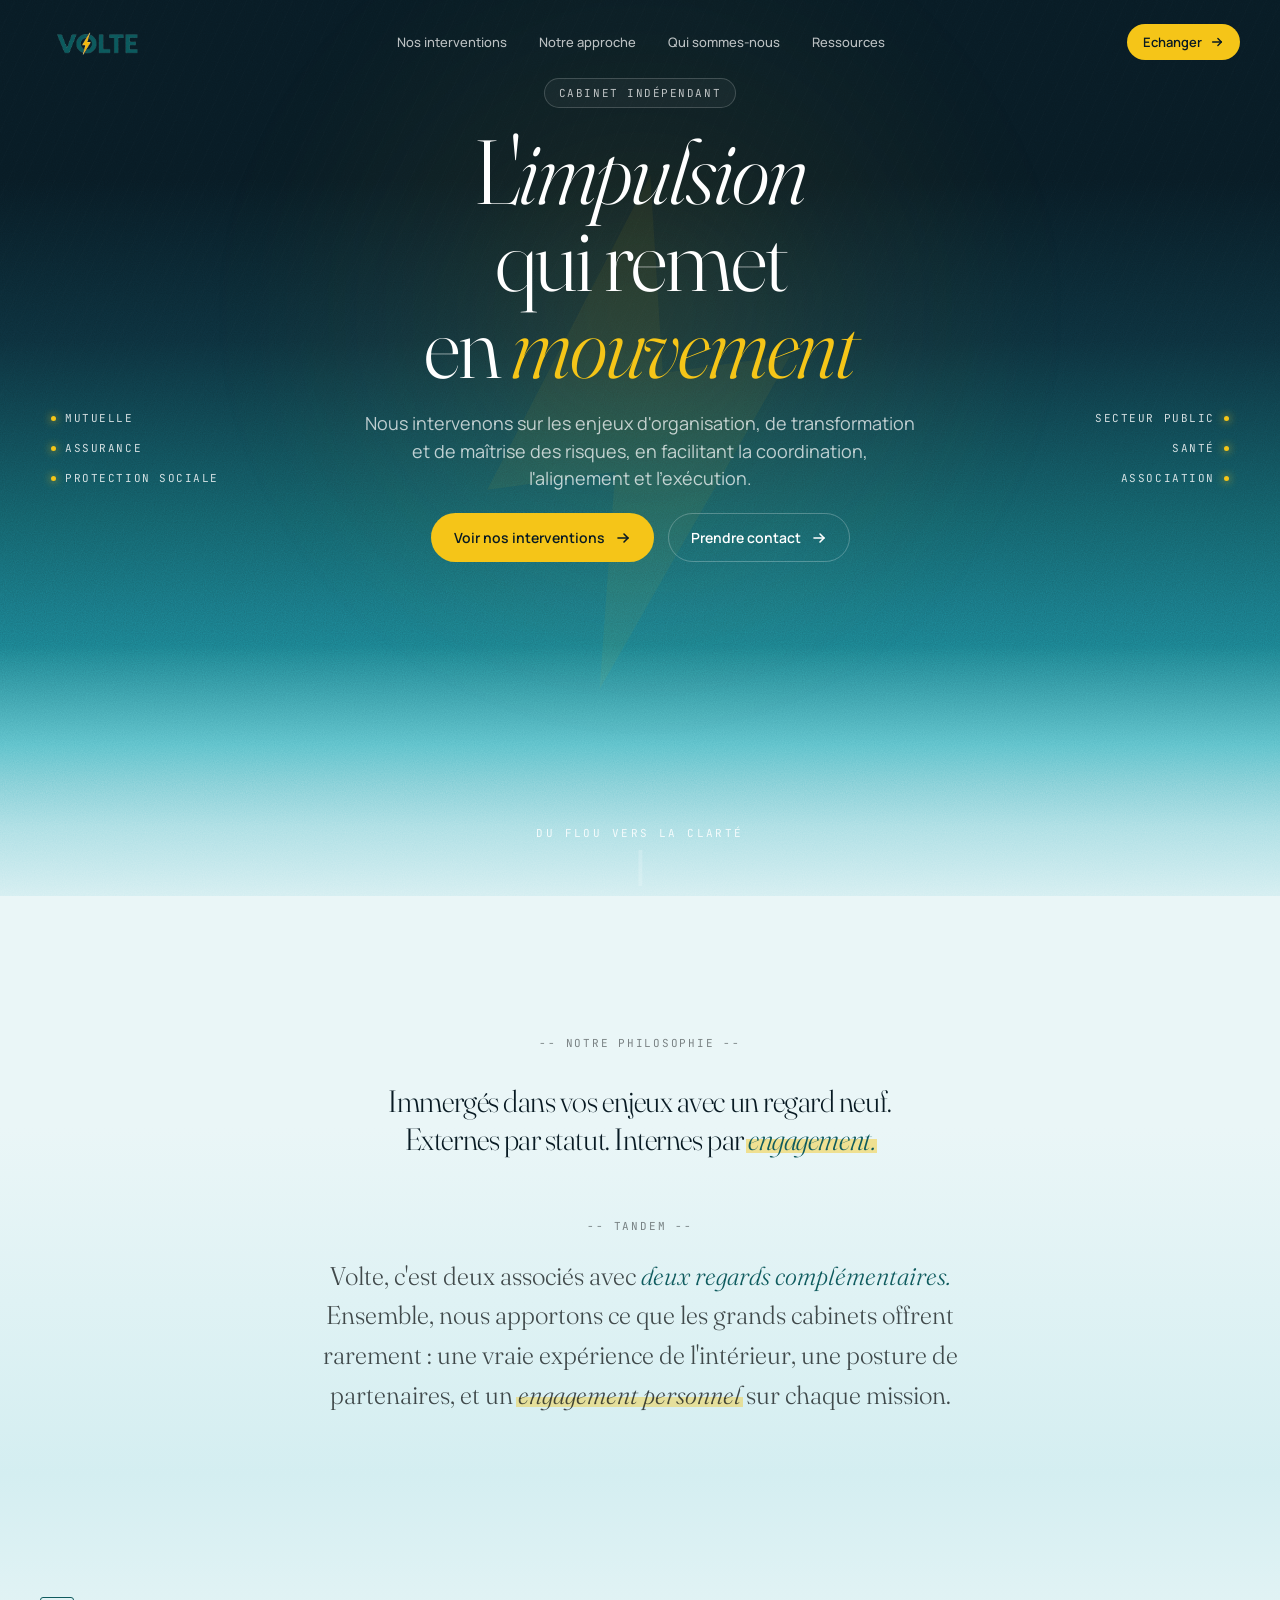
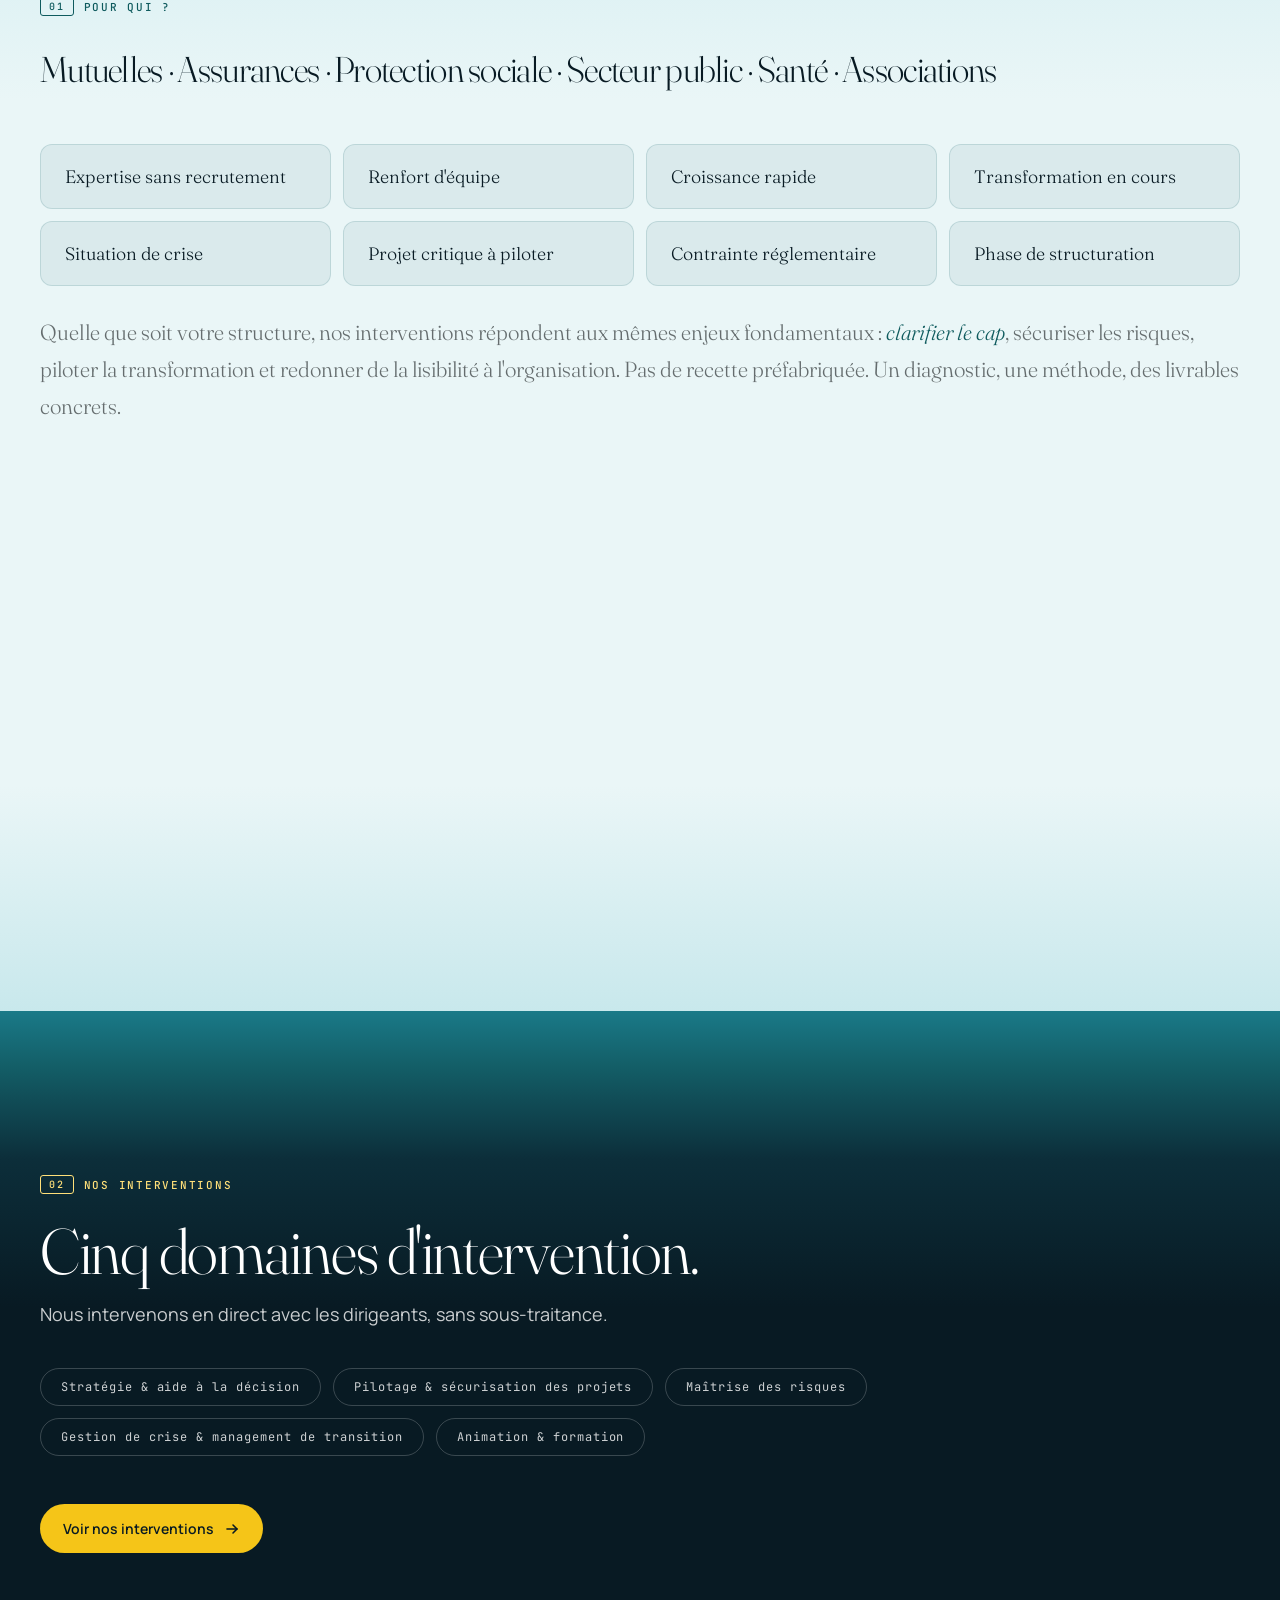
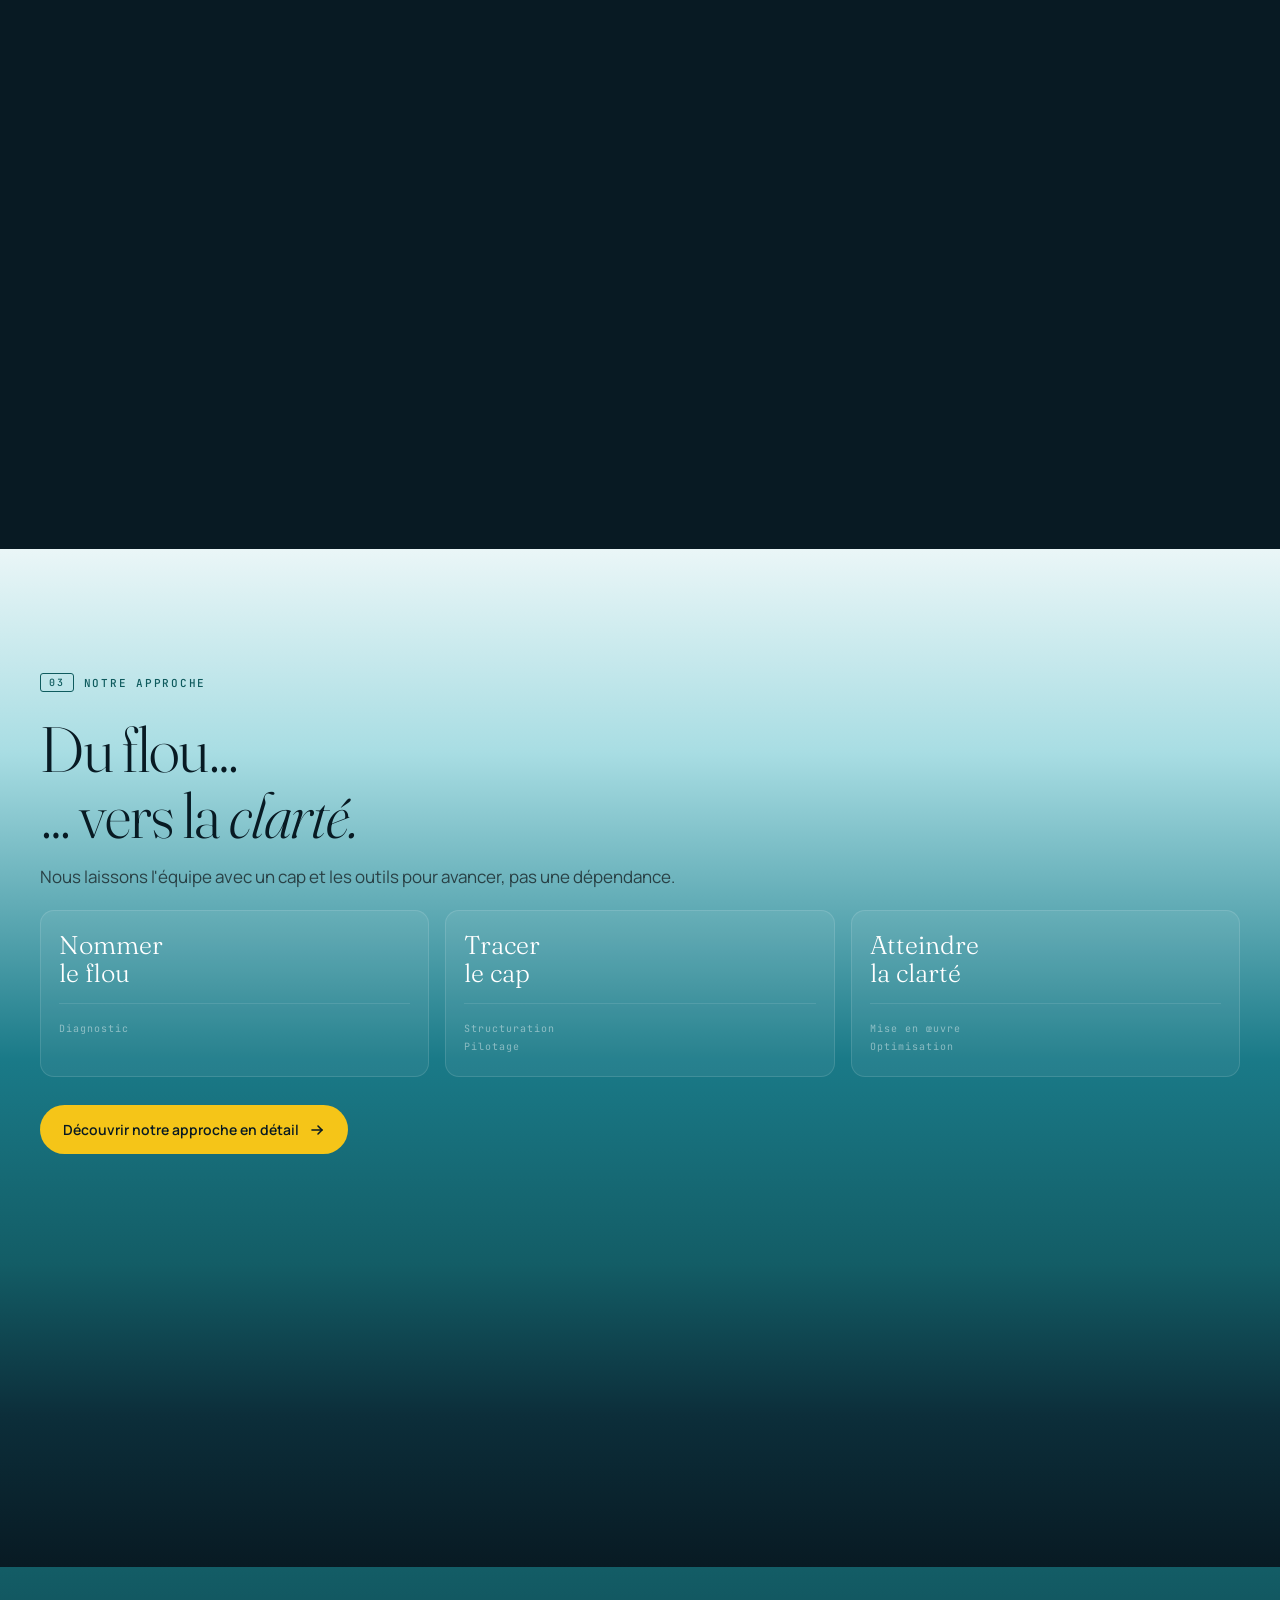
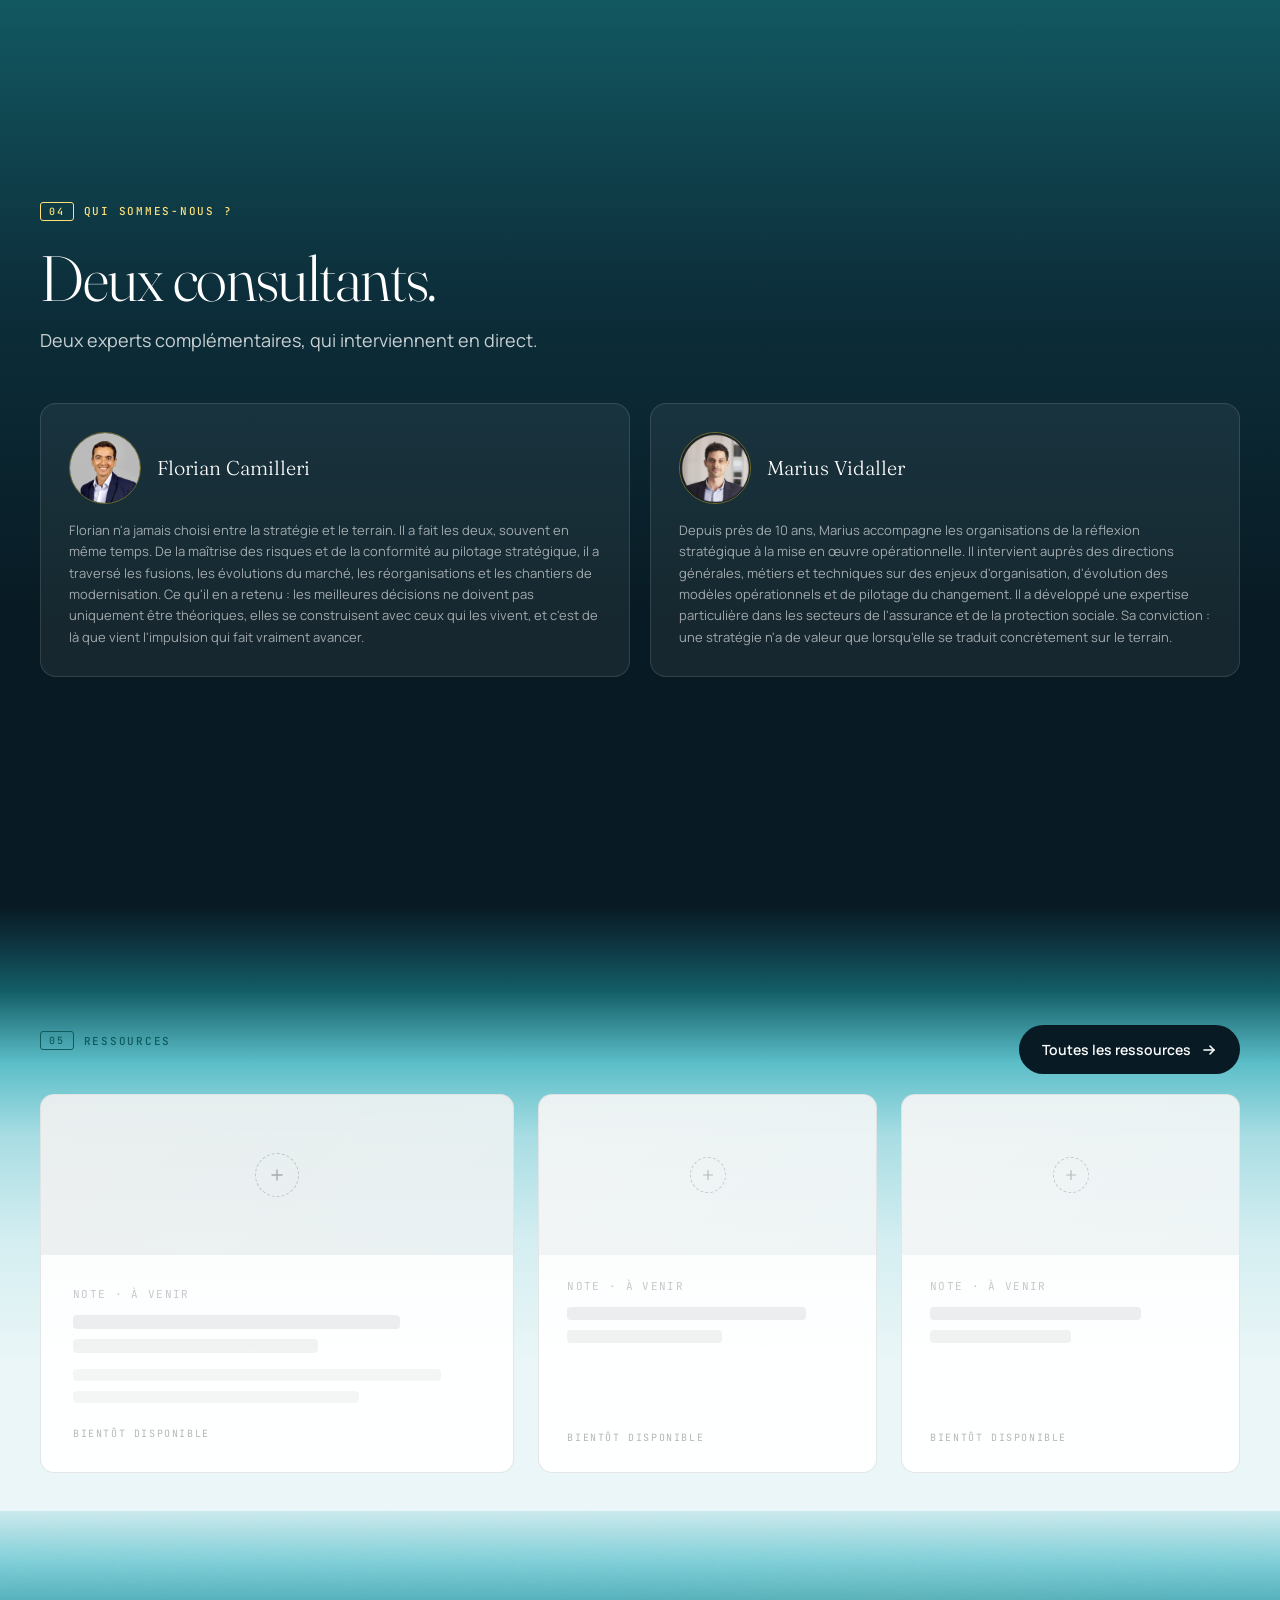
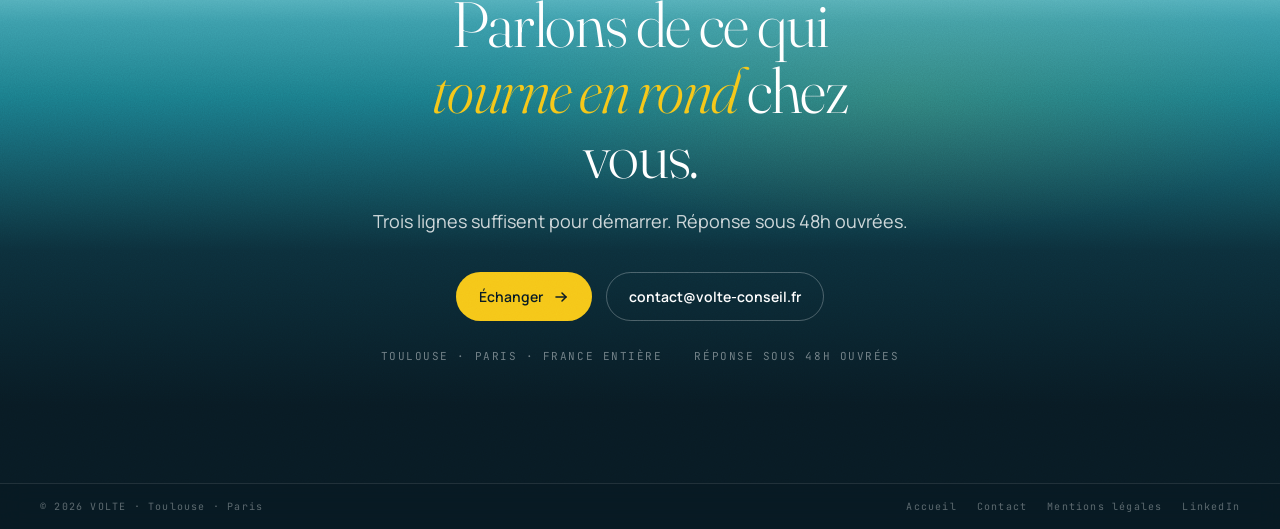
==== commit 61dc2233: "Suppression independants dans accroche qui sommes-nous" ====
--- a/index.html
+++ b/index.html
@@ -321,7 +321,7 @@
     <div class="reveal">
       <div class="eyebrow" style="color:var(--bolt-soft);"><span class="eyebrow-num">04</span> Qui sommes-nous ?</div>
       <h2 class="title" style="color:#fff;">Deux consultants.</h2>
-      <p class="lead on-dark" style="margin-top:16px;max-width:100%;">Deux experts indépendants, complémentaires, qui interviennent en direct.</p>
+      <p class="lead on-dark" style="margin-top:16px;max-width:100%;">Deux experts complémentaires, qui interviennent en direct.</p>
     </div>
     <div class="reveal" id="qui-grid" style="display:grid;grid-template-columns:repeat(2,1fr);gap:20px;margin-top:48px;">
       <div style="padding:28px;background:rgba(255,255,255,.06);border:1px solid rgba(255,255,255,.12);border-radius:16px;">
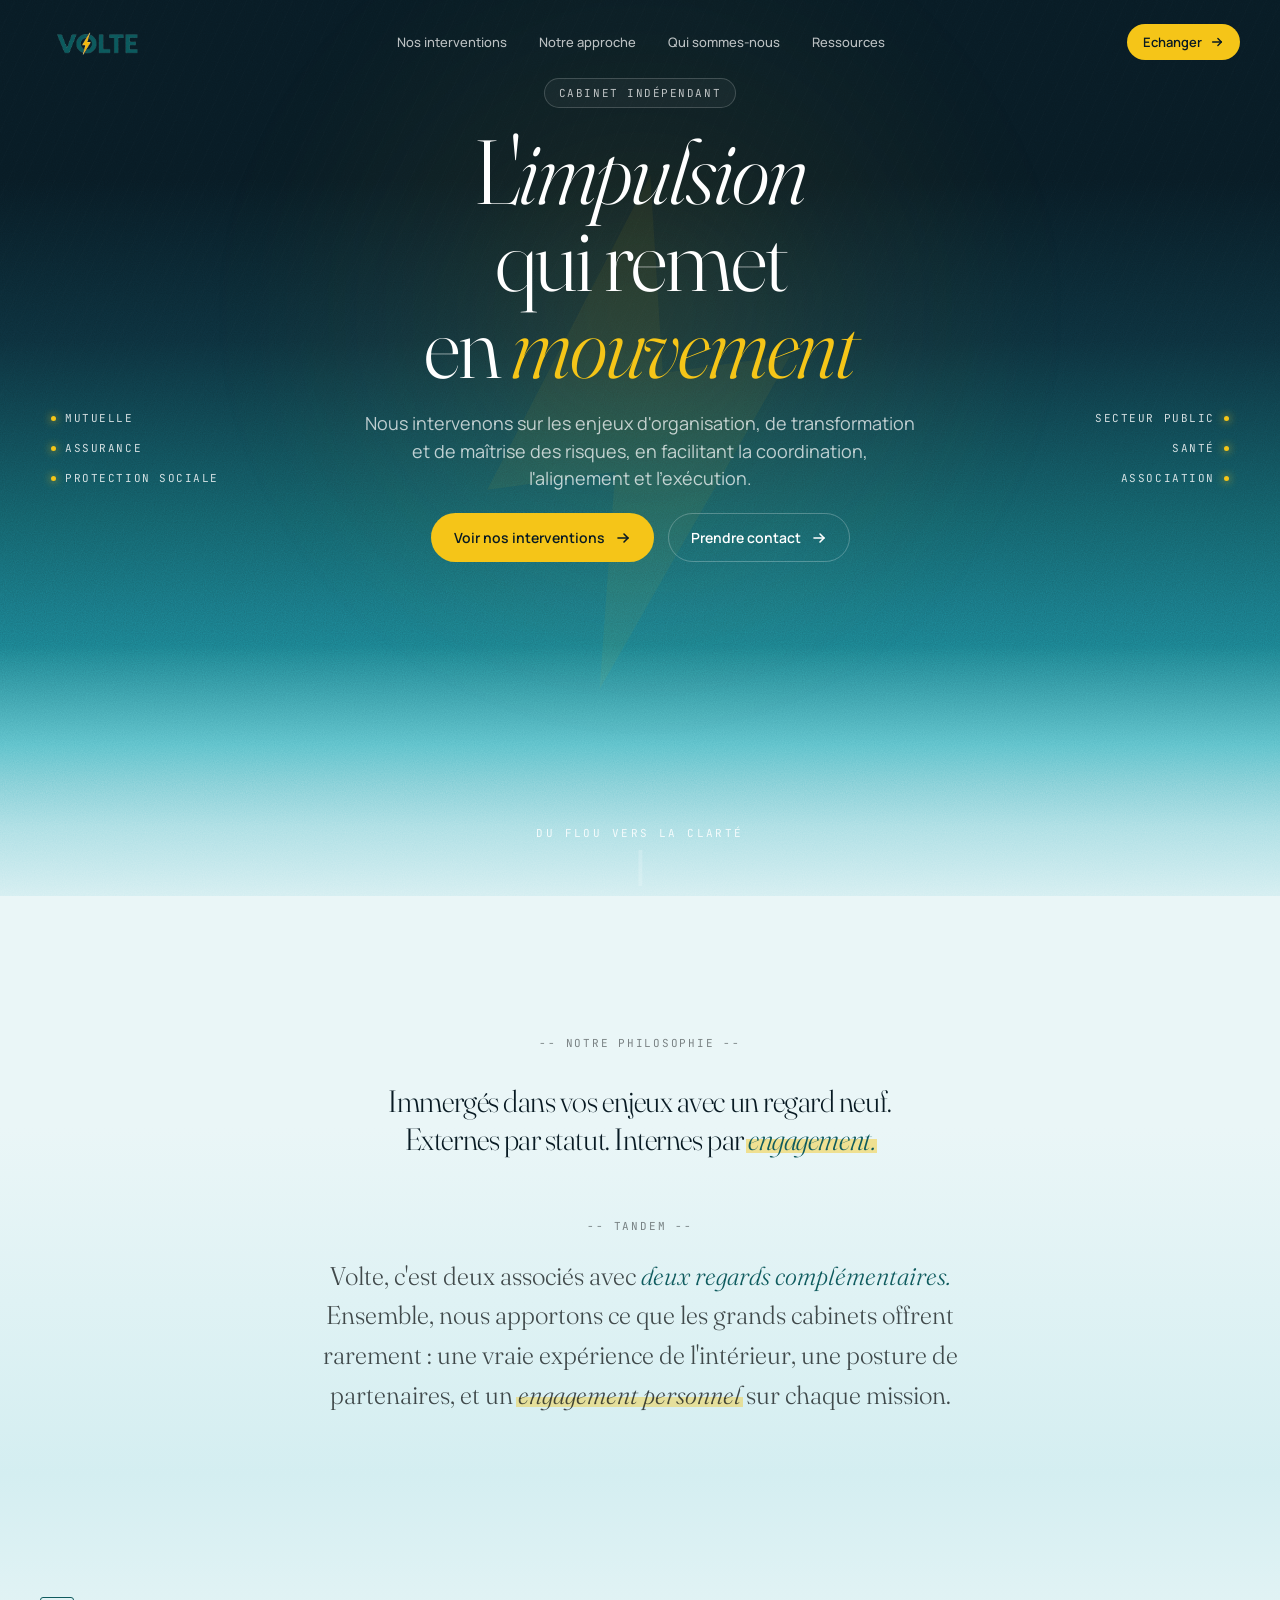
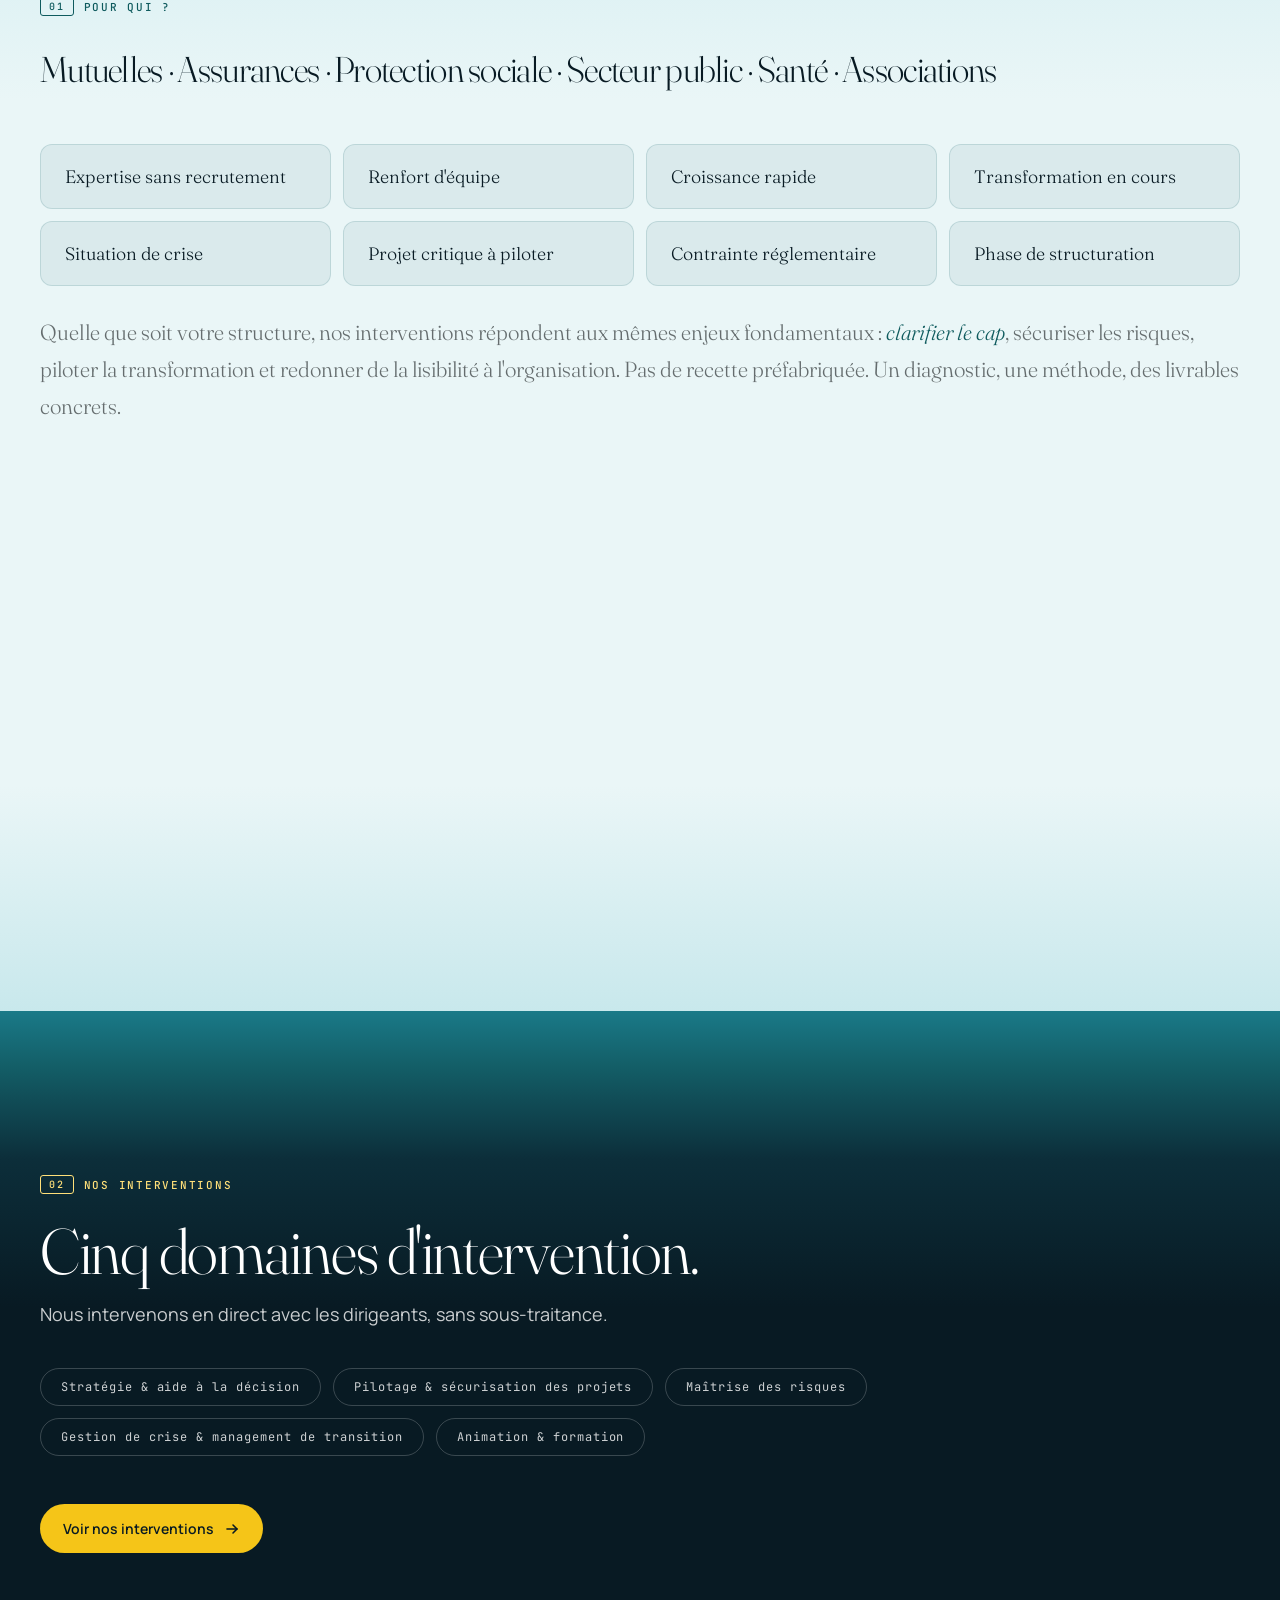
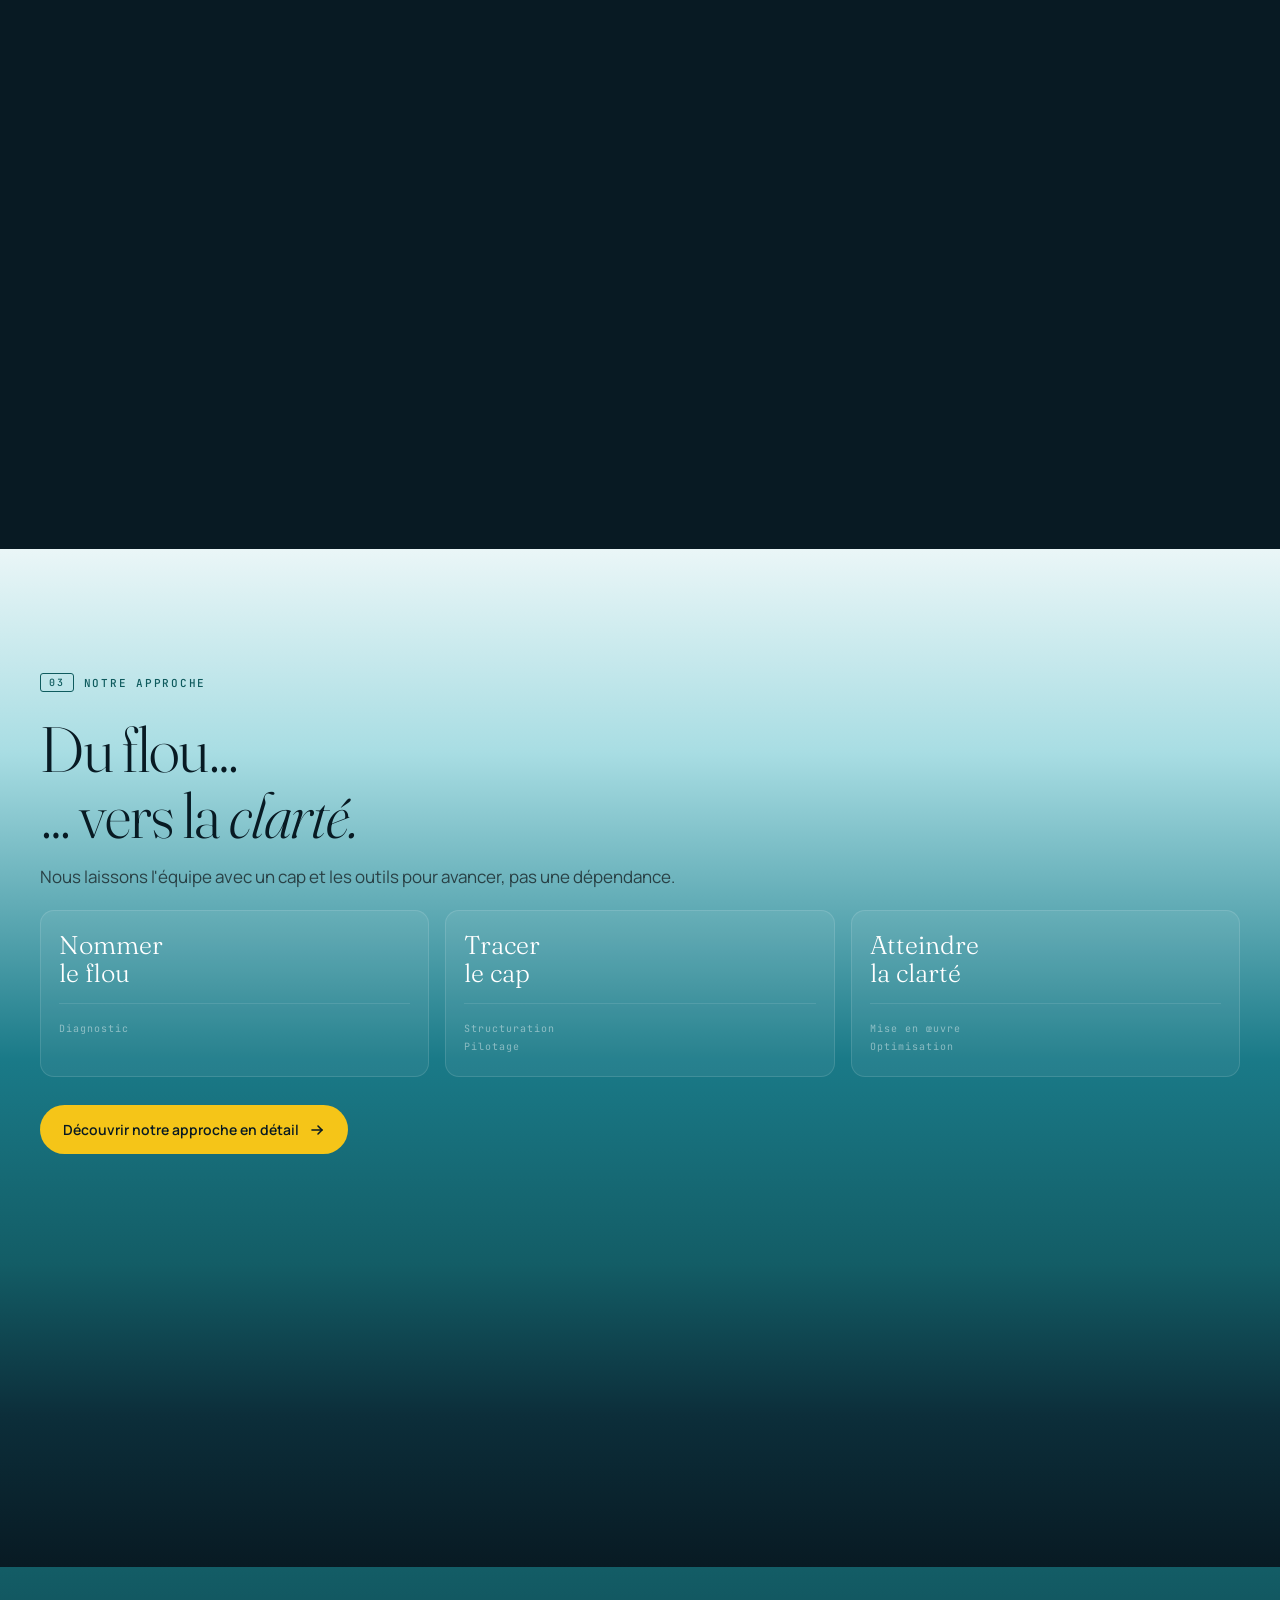
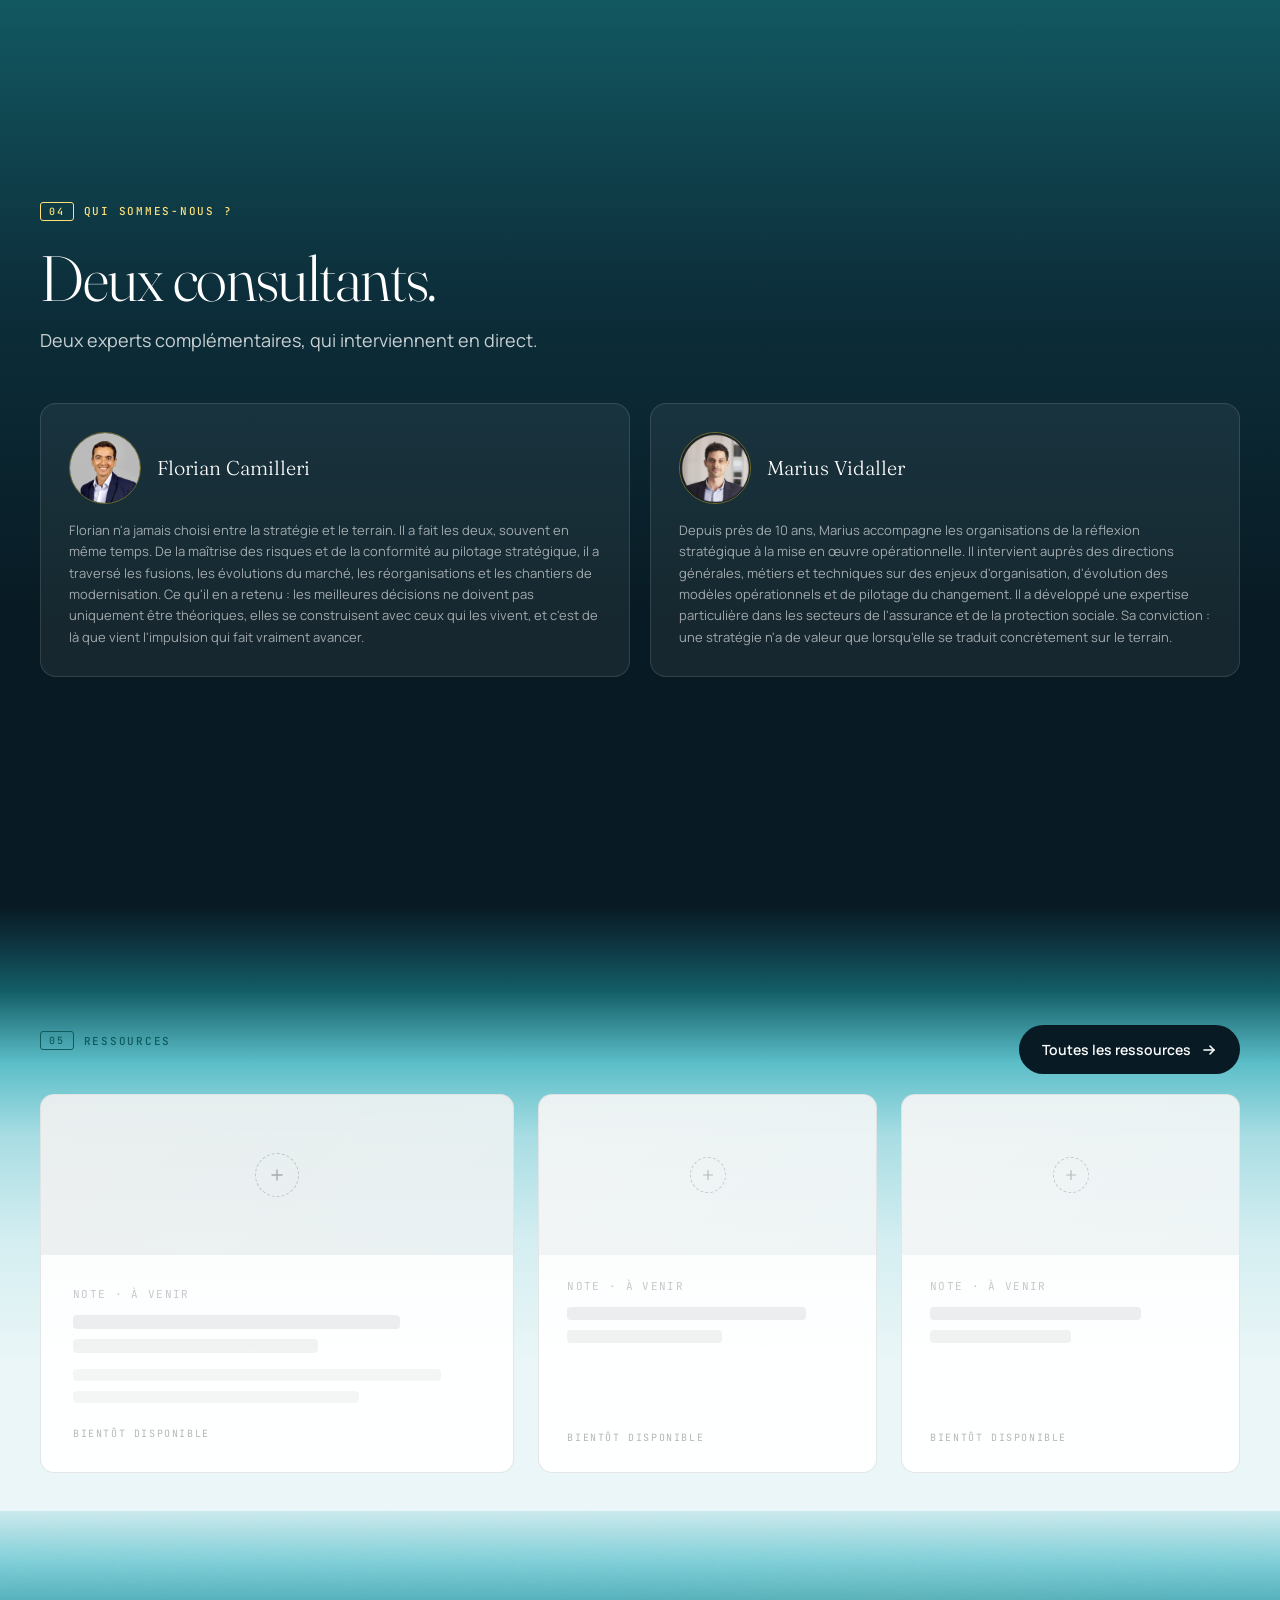
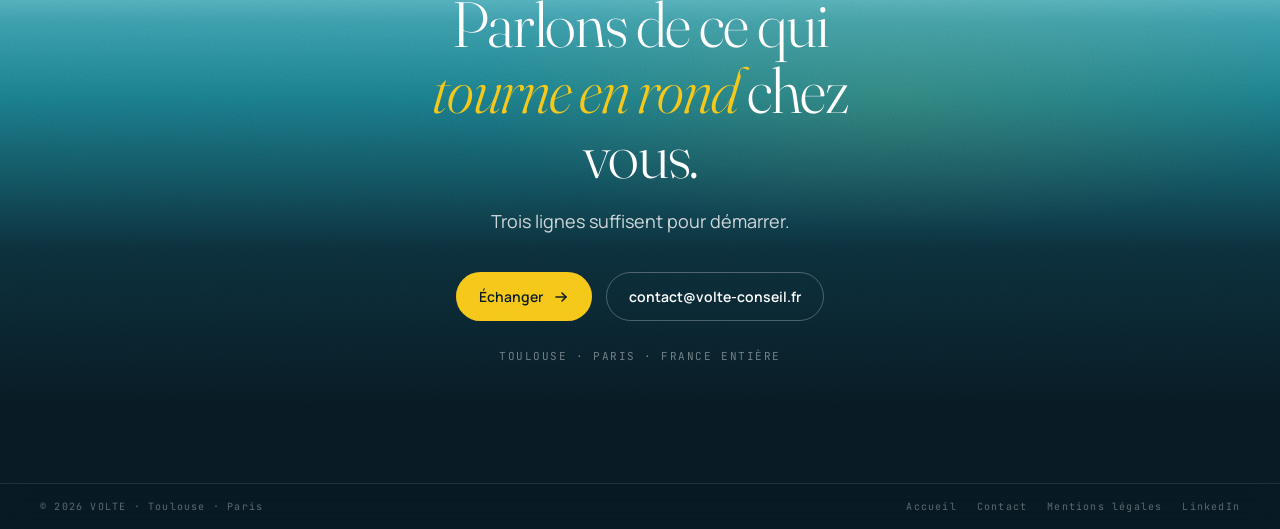
==== commit 5e1e47ce: "Suppression reponse 48h, centrage Toulouse Paris, masquage mobile" ====
--- a/index.html
+++ b/index.html
@@ -422,7 +422,7 @@
   <div class="contact-grain"></div>
   <div class="container reveal" style="flex:1;display:flex;flex-direction:column;align-items:center;justify-content:center;text-align:center;padding-top:80px;padding-bottom:60px;">
     <h2 class="title" style="color:#fff;margin-top:0;max-width:14ch;margin-left:auto;margin-right:auto;">Parlons de ce qui<br><em>tourne en rond</em> chez vous.</h2>
-    <p class="lead on-dark" style="margin-top:20px;text-align:center;margin-left:auto;margin-right:auto;">Trois lignes suffisent pour démarrer. Réponse sous 48h ouvrées.</p>
+    <p class="lead on-dark" style="margin-top:20px;text-align:center;margin-left:auto;margin-right:auto;">Trois lignes suffisent pour démarrer.</p>
     <div class="cta-btns" style="display:flex;gap:14px;align-items:center;margin-top:36px;flex-wrap:wrap;justify-content:center;">
       <a href="contact.html" class="btn btn-primary">
         Échanger
@@ -430,9 +430,8 @@
       </a>
       <a href="mailto:contact@volte-conseil.fr" class="btn btn-ghost">contact@volte-conseil.fr</a>
     </div>
-    <div class="contact-locs" style="display:flex;gap:32px;margin-top:28px;flex-wrap:wrap;justify-content:center;">
+    <div class="contact-locs" style="display:flex;margin-top:28px;justify-content:center;">
       <span style="font-family:var(--mono);font-size:11px;letter-spacing:.14em;text-transform:uppercase;color:rgba(255,255,255,.4);">Toulouse · Paris · France entière</span>
-      <span style="font-family:var(--mono);font-size:11px;letter-spacing:.14em;text-transform:uppercase;color:rgba(255,255,255,.4);">Réponse sous 48h ouvrées</span>
     </div>
   </div>
 
--- a/mobile.css
+++ b/mobile.css
@@ -199,7 +199,7 @@
   #contact .lead { font-size: 15px !important; display: block !important; max-width: 100% !important; }
   #contact .cta-btns { flex-direction: column !important; align-items: stretch !important; gap: 10px !important; width: 100% !important; margin-top: 22px !important; }
   #contact .btn { width: 100% !important; justify-content: center !important; }
-  #contact .contact-locs { flex-direction: column !important; gap: 4px !important; margin-top: 16px !important; }
+  #contact .contact-locs { display: none !important; }
   #contact > div:last-of-type { flex-direction: column !important; align-items: center !important; text-align: center !important; padding: 14px 24px !important; gap: 8px !important; flex-shrink: 0 !important; }
   #contact > div:last-of-type nav { flex-wrap: wrap !important; justify-content: center !important; gap: 8px !important; }
   #contact > div:last-of-type nav a, #contact > div:last-of-type span { font-size: 10px !important; }
